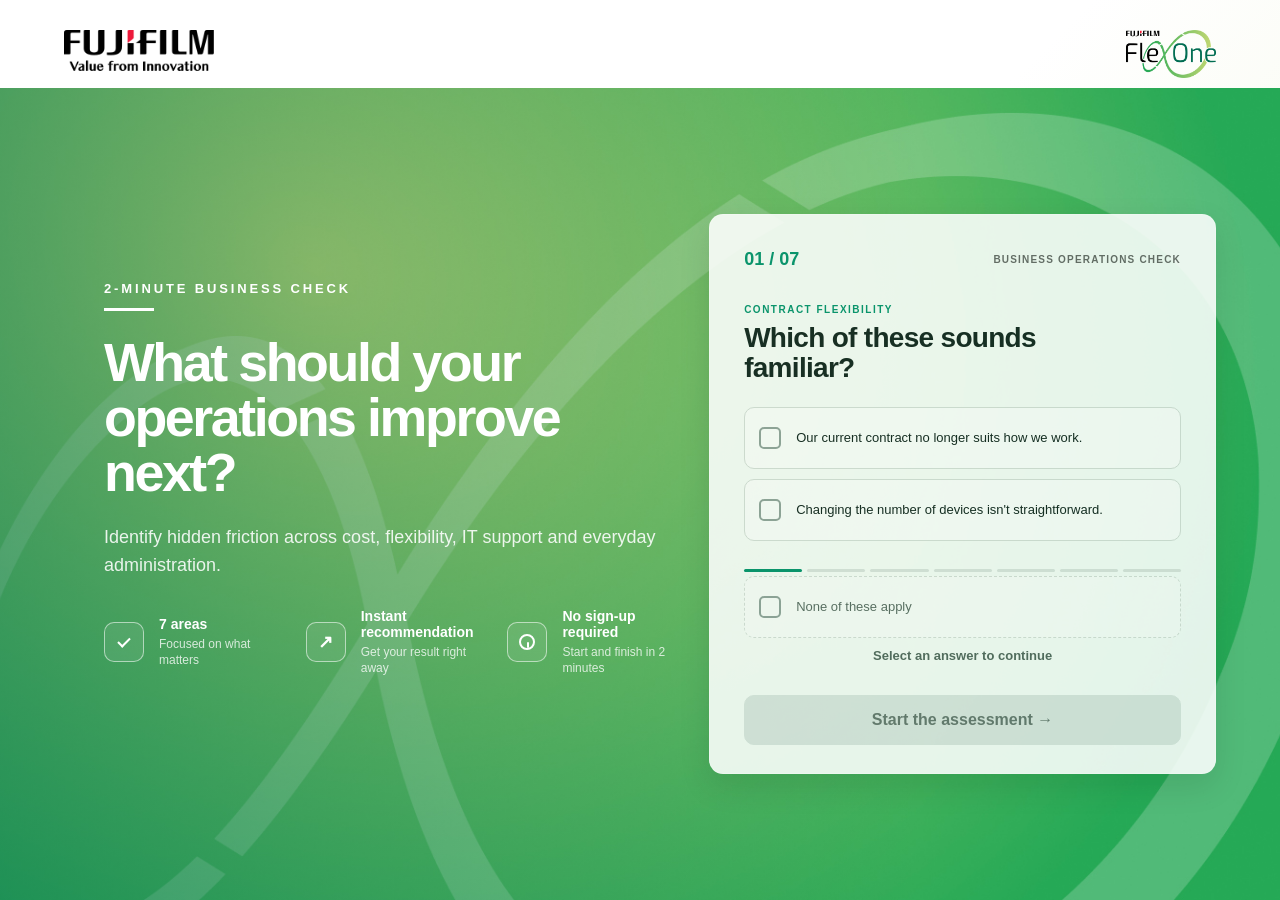
==== business-check/index.html @ b1536c29 "Add FleXOne business operations assessment" ====
<!doctype html>
<html lang="en">
<head>
<meta charset="utf-8">
<meta name="viewport" content="width=device-width,initial-scale=1,viewport-fit=cover">
<meta name="description" content="Take a quick business operations assessment and identify where flexibility, costs, administration and support could improve.">
<title>What Should Your Operations Improve Next? | FUJIFILM Business Innovation Singapore</title>
<link rel="stylesheet" href="campaign.css">
</head>
<body>

<main id="app" class="app-shell">

  <header class="brandbar">
    <div class="brand-fujifilm"><img src="assets/fujifilm_logo.png" alt="FUJIFILM Business Innovation"></div>
    <div class="brand-flexone"><img src="assets/flexone_logo.png" alt="FleXOne"></div>
  </header>

  <section id="screen-intro" class="screen intro-screen active" aria-labelledby="intro-title">
    <div class="intro-copy">
      <p class="eyebrow">2-MINUTE BUSINESS CHECK</p>
      <h1 id="intro-title">What should your<br>operations <span>improve next?</span></h1>

      <p class="intro-lead">
        Identify hidden friction across cost, flexibility, IT support and everyday administration.
      </p>

      <div class="reassurance" aria-label="Assessment details">
        <div class="usp-item"><span class="usp-icon" aria-hidden="true">✓</span><span><b>7 areas</b><small>Focused on what matters</small></span></div>
        <div class="usp-item"><span class="usp-icon" aria-hidden="true">↗</span><span><b>Instant recommendation</b><small>Get your result right away</small></span></div>
        <div class="usp-item"><span class="usp-icon" aria-hidden="true">◷</span><span><b>No sign-up required</b><small>Start and finish in 2 minutes</small></span></div>
      </div>

      
    </div>

    <div class="intro-visual assessment-preview" aria-hidden="true">
  <div class="preview-top">
    <span>01 / 07</span>
    <small>BUSINESS OPERATIONS CHECK</small>
  </div>
  <p class="preview-kicker">CONTRACT FLEXIBILITY</p>
  <h2>Which of these sounds familiar?</h2>
  <label class="preview-option"><input type="checkbox" data-preview-option="0"><i aria-hidden="true"></i><span>Our current contract no longer suits how we work.</span></label>
  <label class="preview-option"><input type="checkbox" data-preview-option="1"><i aria-hidden="true"></i><span>Changing the number of devices isn't straightforward.</span></label>
  <div class="preview-progress"><b></b><i></i><i></i><i></i><i></i><i></i><i></i></div><label class="preview-option preview-option-none">
  <input type="checkbox" data-preview-none="true">
  <i aria-hidden="true"></i>
  <span>None of these apply</span>
</label><button id="start-btn" class="primary-btn preview-start" type="button" data-track="assessment-start">Start the assessment <span aria-hidden="true">→</span></button>
</div>
  </section>

  <section id="screen-assessment" class="screen assessment-screen" hidden aria-live="polite">
    <div class="assessment-head">
      <div>
        <span id="step-count">01 / 07</span>
        
      </div>
      <strong id="issue-count" aria-live="polite">0 issues identified</strong>
    </div>

    <div id="progress" class="progress" aria-label="Assessment progress"></div>

    <div class="question-stage">
      <div id="question-content"></div>
    </div>

    <div class="assessment-actions">
      <button id="back-btn" class="text-btn" type="button" data-track="assessment-back">← Back</button>
      <button id="next-btn" class="primary-btn compact" type="button" data-track="assessment-next">Next →</button>
    </div>
  </section>

  <section id="screen-result" class="screen result-screen" hidden aria-live="polite">
    <div id="result-content"></div>
  </section>

</main>

<script src="campaign.js"></script>

</body>
</html>
---- business-check/campaign.css ----
:root{
  --ink:#10211d;
  --muted:#596965;
  --green:#008f72;
  --green-dark:#006d58;
  --mint:#e6f3ef;
  --paper:#f7f9f7;
  --line:#cdddd7;
  --white:#fff;
}

*{box-sizing:border-box}

html,body{
  margin:0;
  width:100%;
  min-height:100%;
  font-family:Arial,Helvetica,sans-serif;
  color:var(--ink);
  background:
    linear-gradient(135deg,#fbfcfb 0%,#f4f8f6 55%,#edf5f2 100%);
}

body{overflow:hidden}

button,a,input{font:inherit}

button:focus-visible,
a:focus-visible,
input:focus-visible+span{
  outline:3px solid rgba(0,143,114,.28);
  outline-offset:4px;
}

.app-shell{
  width:100%;
  height:100vh;
  height:100dvh;
  min-height:620px;
  padding:30px clamp(34px,5vw,78px) 34px;
  display:flex;
  flex-direction:column;
  overflow:hidden;
}

.brandbar{
  height:58px;
  display:flex;
  justify-content:space-between;
  align-items:flex-start;
  flex:0 0 auto;
  position:relative;
  z-index:10;
}

.brand-fujifilm{
  font-size:27px;
  line-height:.9;
  font-weight:900;
  letter-spacing:-.06em;
}
.brand-fujifilm span{
  display:block;
  margin-top:8px;
  font-size:9px;
  letter-spacing:0;
  font-weight:700;
}

.brand-flexone{
  color:var(--green-dark);
  font-size:30px;
  letter-spacing:-.05em;
  font-weight:500;
}

.screen{
  flex:1 1 auto;
  min-height:0;
}

.intro-screen{
  display:grid;
  grid-template-columns:minmax(0,1.08fr) minmax(420px,.92fr);
  gap:4vw;
  align-items:center;
}

.intro-copy{
  max-width:750px;
  transform:translateY(-1vh);
}

.eyebrow{
  margin:0 0 24px;
  color:#183d35;
  letter-spacing:.22em;
  font-size:13px;
  font-weight:800;
}

.eyebrow:after{
  content:"";
  width:50px;
  height:3px;
  display:block;
  margin-top:12px;
  background:var(--green);
}

h1{
  margin:0;
  max-width:760px;
  font-size:clamp(50px,5vw,76px);
  line-height:.99;
  letter-spacing:-.055em;
}

h1 span{color:var(--green)}

.intro-lead{
  max-width:650px;
  margin:24px 0 28px;
  color:var(--muted);
  font-size:clamp(17px,1.55vw,22px);
  line-height:1.45;
}

.reassurance{
  display:grid;
  grid-template-columns:repeat(3,minmax(0,1fr));
  gap:24px;
  max-width:680px;
  margin-bottom:30px;
}

.reassurance div{
  padding-left:16px;
  border-left:2px solid #cbe2da;
}

.reassurance b{
  display:block;
  font-size:15px;
  line-height:1.2;
  margin-bottom:6px;
}

.reassurance span{
  display:block;
  color:var(--muted);
  font-size:13px;
  line-height:1.35;
}

.primary-btn{
  appearance:none;
  border:0;
  min-height:58px;
  padding:0 30px;
  border-radius:999px;
  background:var(--green);
  color:#fff;
  font-weight:800;
  cursor:pointer;
  transition:transform .2s ease,background .2s ease;
}

.primary-btn:hover{
  background:var(--green-dark);
  transform:translateY(-2px);
}

.primary-btn.compact{
  min-height:48px;
  padding:0 24px;
}

.intro-visual{
  position:relative;
  width:100%;
  max-width:650px;
  justify-self:end;
  opacity:.9;
}

.intro-visual svg{
  width:100%;
  display:block;
}

.flow-path{
  fill:none;
  stroke:rgba(0,143,114,.28);
  stroke-width:2;
}

.node{fill:var(--green)}

.viz-card rect{
  fill:rgba(255,255,255,.88);
  stroke:rgba(0,143,114,.10);
}

.viz-card path,
.viz-card circle{
  fill:none;
  stroke:#087762;
  stroke-width:3;
  stroke-linecap:round;
  stroke-linejoin:round;
}

.c1{transform:translate(100px,115px)}
.c2{transform:translate(395px,80px)}
.c3{transform:translate(190px,320px)}
.c4{transform:translate(410px,325px)}

.visual-label{
  position:absolute;
  right:7%;
  bottom:3%;
  margin:0;
  color:#9eb0aa;
  font-size:12px;
  line-height:1.65;
  letter-spacing:.24em;
}

/* assessment */

.assessment-screen{
  max-width:1120px;
  width:100%;
  margin:0 auto;
  display:flex;
  flex-direction:column;
  padding:26px 0 10px;
}

.assessment-screen[hidden],
.result-screen[hidden],
.intro-screen[hidden]{display:none!important}

.assessment-head{
  display:flex;
  align-items:flex-end;
  justify-content:space-between;
  gap:24px;
  margin-bottom:18px;
}

.assessment-head span{
  color:var(--green);
  font-size:24px;
  font-weight:800;
}

.assessment-head p{
  margin:5px 0 0;
  color:var(--muted);
  font-size:11px;
  letter-spacing:.16em;
  font-weight:800;
}

.assessment-head strong{
  color:var(--green-dark);
  font-size:14px;
}

.progress{
  display:grid;
  grid-template-columns:repeat(7,1fr);
  gap:7px;
  margin-bottom:28px;
}

.progress span{
  height:4px;
  border-radius:10px;
  background:#dce7e3;
}

.progress span.done,
.progress span.current{background:var(--green)}

.question-stage{
  flex:1;
  min-height:0;
  display:flex;
  align-items:center;
}

.question{
  width:100%;
  max-width:920px;
}

.question-kicker{
  margin:0 0 9px;
  color:var(--green);
  font-size:12px;
  font-weight:800;
  letter-spacing:.16em;
}

.question h2{
  margin:0 0 10px;
  font-size:clamp(36px,4vw,58px);
  line-height:1.02;
  letter-spacing:-.045em;
}

.question-intro{
  margin:0 0 26px;
  color:var(--muted);
  font-size:17px;
}

.options{
  display:grid;
  gap:12px;
  max-width:900px;
}

.option{
  display:grid;
  grid-template-columns:32px 1fr;
  gap:16px;
  align-items:center;
  min-height:70px;
  padding:14px 20px;
  border:1px solid #ccd9d4;
  border-radius:14px;
  background:rgba(255,255,255,.76);
  cursor:pointer;
  transition:border-color .18s ease,background .18s ease,transform .18s ease;
}

.option:hover{
  border-color:#7cb8a7;
  transform:translateX(3px);
}

.option input{
  position:absolute;
  opacity:0;
  pointer-events:none;
}

.check{
  width:29px;
  height:29px;
  border:2px solid #8ca49c;
  border-radius:7px;
  position:relative;
}

.option input:checked+.check{
  background:var(--green);
  border-color:var(--green);
}

.option input:checked+.check:after{
  content:"";
  position:absolute;
  left:8px;
  top:4px;
  width:8px;
  height:14px;
  border:solid #fff;
  border-width:0 3px 3px 0;
  transform:rotate(45deg);
}

.option:has(input:checked){
  background:#edf7f3;
  border-color:#70b7a3;
}

.option-text{
  font-size:17px;
  line-height:1.35;
}

.assessment-actions{
  display:flex;
  align-items:center;
  justify-content:space-between;
  padding-top:22px;
}

.text-btn{
  border:0;
  background:transparent;
  color:#344a43;
  font-weight:700;
  cursor:pointer;
  padding:14px 4px;
}

/* result */

.result-screen{
  max-width:1100px;
  width:100%;
  margin:0 auto;
  display:flex;
  align-items:center;
}

.result{
  width:100%;
  display:grid;
  grid-template-columns:.8fr 1.2fr;
  gap:70px;
  align-items:center;
}

.score-block{
  padding-right:40px;
  border-right:1px solid var(--line);
}

.score-label{
  color:var(--green);
  font-size:12px;
  font-weight:800;
  letter-spacing:.16em;
}

.score-number{
  margin:12px 0 4px;
  font-size:clamp(74px,9vw,128px);
  line-height:.9;
  font-weight:800;
  letter-spacing:-.07em;
}

.score-number span{
  font-size:20px;
  color:var(--muted);
  letter-spacing:0;
}

.result-copy h2{
  margin:8px 0 16px;
  font-size:clamp(38px,4vw,58px);
  line-height:1.03;
  letter-spacing:-.045em;
}

.result-copy>p{
  max-width:700px;
  color:var(--muted);
  font-size:17px;
  line-height:1.55;
}

.priority-label{
  margin:26px 0 10px;
  font-size:11px;
  letter-spacing:.14em;
  font-weight:800;
}

.priority-chips{
  display:flex;
  flex-wrap:wrap;
  gap:8px;
  margin-bottom:28px;
}

.priority-chips span{
  padding:8px 12px;
  border-radius:999px;
  background:#e4f1ed;
  color:#075f4e;
  font-size:12px;
  font-weight:700;
}

.result-actions{
  display:flex;
  align-items:center;
  flex-wrap:wrap;
  gap:14px;
}

.result-actions a.primary-btn{
  display:inline-flex;
  align-items:center;
  text-decoration:none;
}

.secondary-link{
  color:#315049;
  text-decoration:none;
  font-size:14px;
  font-weight:700;
}

@media(max-width:900px){
  body{overflow:auto}

  .app-shell{
    min-height:100dvh;
    height:auto;
    padding:18px 18px max(22px,env(safe-area-inset-bottom));
  }

  .brandbar{height:48px}
  .brand-fujifilm{font-size:22px}
  .brand-flexone{font-size:23px}

  .intro-screen{
    grid-template-columns:1fr;
    padding:38px 0 20px;
  }

  .intro-visual{display:none}

  h1{
    font-size:clamp(42px,12vw,60px);
  }

  .intro-lead{font-size:17px}

  .reassurance{
    grid-template-columns:1fr;
    gap:12px;
    margin-bottom:24px;
  }

  .reassurance div{
    display:grid;
    grid-template-columns:150px 1fr;
    gap:12px;
  }

  .primary-btn{width:100%}

  .assessment-screen{
    padding-top:24px;
    min-height:calc(100dvh - 48px);
  }

  .question-stage{align-items:flex-start;padding-top:28px}

  .question h2{
    font-size:clamp(36px,10vw,48px);
  }

  .option{
    min-height:76px;
    padding:14px 15px;
  }

  .option-text{font-size:16px}

  .assessment-actions{
    position:sticky;
    bottom:0;
    background:linear-gradient(transparent,#f4f8f6 22%);
    padding:30px 0 4px;
  }

  .assessment-actions .primary-btn{
    width:auto;
  }

  .result-screen{
    padding:30px 0;
    align-items:flex-start;
  }

  .result{
    grid-template-columns:1fr;
    gap:28px;
  }

  .score-block{
    padding:0 0 24px;
    border-right:0;
    border-bottom:1px solid var(--line);
  }
}

@media(max-height:700px) and (min-width:901px){
  .app-shell{padding-top:18px;padding-bottom:18px}
  .brandbar{height:44px}
  h1{font-size:52px}
  .intro-lead{margin:16px 0 18px;font-size:17px}
  .reassurance{margin-bottom:20px}
  .eyebrow{margin-bottom:15px}
  .question h2{font-size:42px}
  .question-intro{margin-bottom:18px}
  .option{min-height:62px}
}

@media(prefers-reduced-motion:reduce){
  *,*::before,*::after{
    scroll-behavior:auto!important;
    animation:none!important;
    transition:none!important;
  }
}

/* approved-flexone-logo-v1 */
.brand-flexone{
  display:flex;
  align-items:flex-start;
  width:auto;
}

.brand-flexone img{
  display:block;
  width:140px;
  max-height:48px;
  height:auto;
  object-fit:contain;
  object-position:right top;
}

@media(max-width:900px){
  .brand-flexone img{
    width:108px;
    max-height:38px;
  }
}

/* approved-fujifilm-logo-v1 */
.brand-fujifilm{
  display:flex;
  align-items:flex-start;
  width:auto;
}

.brand-fujifilm img{
  display:block;
  width:150px;
  max-height:46px;
  height:auto;
  object-fit:contain;
  object-position:left top;
}

@media(max-width:900px){
  .brand-fujifilm img{
    width:118px;
    max-height:38px;
  }
}

/* flexone-brand-alignment-v1 */
:root{
  --ink:#000000;
  --muted:#444444;
  --green:#01916d;
  --green-dark:#016d52;
  --mint:#eff5dd;
  --paper:#ffffff;
  --line:#d7ded9;
  --white:#ffffff;
}

/* Brand typography */
html,
body,
button,
a,
input{
  font-family:ClarimoUDPE,Arial,Helvetica,sans-serif;
}

/* Cleaner approved FleXOne surface */
html,
body{
  background:
    linear-gradient(
      135deg,
      #ffffff 0%,
      #ffffff 50%,
      #f8faef 76%,
      #eff5dd 100%
    );
}

/* Headline hierarchy closer to FleXOne */
h1{
  font-size:clamp(44px,4.2vw,64px);
  line-height:1.02;
  letter-spacing:-.045em;
}

h1 span{
  color:#01916d;
}

.intro-lead{
  color:#444444;
  font-size:18px;
  line-height:1.55;
}

.eyebrow,
.question-kicker,
.score-label,
.priority-label{
  color:#01916d;
}

/* Reassurance strip */
.reassurance div{
  border-left-color:rgba(1,145,109,.28);
}

.reassurance span{
  color:#444444;
}

/* FleXOne CTA language: rounded rectangle, not pill */
.primary-btn{
  border-radius:10px;
  background:#01916d;
  color:#ffffff;
  min-height:54px;
  padding:0 36px;
  box-shadow:none;
  transition:
    background .15s ease,
    transform .15s ease;
}

.primary-btn:hover{
  background:#016d52;
  transform:translateY(-1px);
}

.primary-btn.compact{
  border-radius:10px;
}

/* Question options */
.option{
  border-radius:10px;
  border-color:#d5ddd8;
  background:rgba(255,255,255,.92);
  box-shadow:0 4px 16px rgba(0,0,0,.04);
}

.option:hover{
  border-color:rgba(1,145,109,.55);
}

.option:has(input:checked){
  background:#eff5dd;
  border-color:#01916d;
}

.check{
  border-color:#87928e;
  border-radius:5px;
}

.option input:checked + .check{
  background:#01916d;
  border-color:#01916d;
}

/* Progress */
.progress span{
  background:#dce3df;
}

.progress span.done,
.progress span.current{
  background:#01916d;
}

.assessment-head span,
.assessment-head strong{
  color:#01916d;
}

/* Results */
.priority-chips span{
  background:#eff5dd;
  color:#016d52;
  border-radius:8px;
}

.secondary-link{
  color:#016d52;
}

.secondary-link:hover{
  color:#01916d;
}

/* Abstract intro system */
.flow-path{
  stroke:rgba(1,145,109,.26);
}

.node{
  fill:#01916d;
}

.viz-card path,
.viz-card circle{
  stroke:#01916d;
}

.viz-card rect{
  fill:rgba(255,255,255,.94);
  stroke:rgba(1,145,109,.12);
}

@media(max-width:900px){
  h1{
    font-size:clamp(40px,11vw,54px);
  }

  .primary-btn{
    min-height:52px;
    padding:0 24px;
  }
}


/* flexone-intro-background-v1 */
@media(min-width:901px){
  .intro-screen{
    position:relative;
    grid-template-columns:minmax(0,760px) 1fr;
    margin:0 calc(clamp(34px,5vw,78px) * -1) -34px;
    padding:0 clamp(34px,5vw,78px);
    background:
      linear-gradient(90deg,rgba(1,109,82,.44) 0%,rgba(1,109,82,.18) 48%,rgba(1,109,82,0) 72%),
      url("assets/10002.jpg") center/cover no-repeat;
  }

  .intro-copy{
    position:relative;
    z-index:2;
    color:#fff;
  }

  .intro-screen .eyebrow,
  .intro-screen h1,
  .intro-screen h1 span{
    color:#fff;
  }

  .intro-screen .eyebrow:after{
    background:#fff;
  }

  .intro-screen .intro-lead{
    color:rgba(255,255,255,.88);
  }

  .intro-screen .reassurance div{
    border-left-color:rgba(255,255,255,.38);
  }

  .intro-screen .reassurance b{
    color:#fff;
  }

  .intro-screen .reassurance span{
    color:rgba(255,255,255,.76);
  }

  .intro-screen .primary-btn{
    background:#fff;
    color:#016d52;
  }

  .intro-screen .primary-btn:hover{
    background:#eff5dd;
    color:#016d52;
  }

  .intro-visual{
    display:none!important;
  }
}


/* campaign-ui-balance-v1 */
@media(min-width:901px){

  /* INTRO — wider composition, use the screen */
  .intro-screen{
    grid-template-columns:minmax(620px,58%) minmax(320px,42%)!important;
  }

  .intro-copy{
    max-width:840px!important;
  }

  /* use background artwork as the right-side visual */
  .intro-screen:after{
    content:"07 AREAS\A ONE CLEAR NEXT STEP";
    white-space:pre;
    position:absolute;
    right:7vw;
    bottom:12vh;
    width:270px;
    padding-top:18px;
    border-top:1px solid rgba(255,255,255,.5);
    color:rgba(255,255,255,.86);
    font-size:14px;
    line-height:1.7;
    letter-spacing:.16em;
    font-weight:700;
    pointer-events:none;
  }

  /* ASSESSMENT — use the whole horizontal space */
  .assessment-screen{
    max-width:1320px!important;
  }

  .question-stage{
    position:relative;
  }

  .question{
    max-width:none!important;
    display:grid!important;
    grid-template-columns:minmax(560px,1.35fr) minmax(300px,.65fr)!important;
    grid-template-rows:auto auto auto!important;
    column-gap:72px!important;
    align-items:start!important;
  }

  .question-kicker{
    grid-column:1!important;
  }

  .question h2{
    grid-column:1!important;
  }

  .question-intro{
    grid-column:1!important;
  }

  .question .options{
    grid-column:1!important;
    max-width:none!important;
  }

  /* contextual right rail on every question */
  .question:after{
    content:"Select every statement that applies.\A\AYour answers stay private in this browser.\A\AYou can go back and change any answer.";
    white-space:pre-wrap;
    grid-column:2;
    grid-row:1 / span 4;
    align-self:center;
    padding:30px 0 30px 34px;
    border-left:1px solid rgba(1,145,109,.28);
    color:#444;
    font-size:15px;
    line-height:1.65;
  }

  /* RESULT — already two-column, enlarge overall footprint */
  .result-screen{
    max-width:1320px!important;
  }

  .result{
    grid-template-columns:.7fr 1.3fr!important;
    gap:90px!important;
  }

  .result-copy{
    max-width:760px;
  }
}


/* balanced-context-rail-v2 */
@media(min-width:901px){

  .intro-screen:after{
    content:"07 AREAS\A 02 MINUTES\A INSTANT RESULT"!important;
    right:8vw!important;
    top:50%!important;
    bottom:auto!important;
    width:250px!important;
    transform:translateY(-50%)!important;
    padding:18px 0!important;
    border-top:1px solid rgba(255,255,255,.48)!important;
    border-bottom:1px solid rgba(255,255,255,.22)!important;
    color:rgba(255,255,255,.88)!important;
    font-size:13px!important;
    line-height:2!important;
    letter-spacing:.18em!important;
  }

  /* Main copy uses slightly more width so visual weight reaches centre */
  .intro-copy{
    max-width:850px!important;
  }

  .intro-screen{
    grid-template-columns:62% 38%!important;
  }

  /* Assessment remains balanced around same visual axis */
  .assessment-screen,
  .result-screen{
    max-width:1320px!important;
  }

  .question{
    grid-template-columns:62% 38%!important;
    column-gap:72px!important;
  }

  .question:after{
    margin-left:24px!important;
    padding-left:36px!important;
  }
}

/* intro-duplicate-rail-removal-v3 */
@media(min-width:901px){
  .intro-screen:after{
    content:none!important;
    display:none!important;
  }

  .intro-screen{
    grid-template-columns:minmax(0,55%) minmax(0,45%)!important;
  }

  .intro-copy{
    max-width:800px!important;
  }
}

/* intro-composition-balance-v4 */
@media(min-width:901px){

  .intro-screen{
    display:grid!important;
    grid-template-columns:minmax(0,1fr) minmax(280px,.55fr)!important;
    align-items:center!important;
    column-gap:4vw!important;
  }

  .intro-copy{
    width:min(100%,900px)!important;
    max-width:900px!important;
    margin-left:clamp(40px,3vw,70px)!important;
    transform:none!important;
  }

  .intro-copy h1{
    max-width:860px!important;
  }

  .intro-lead{
    max-width:700px!important;
  }

  .reassurance{
    max-width:760px!important;
    grid-template-columns:repeat(3,1fr)!important;
  }

  .intro-screen:after{
    content:none!important;
    display:none!important;
  }
}

@media(min-width:1500px){
  .intro-copy{
    margin-left:clamp(70px,5vw,110px)!important;
  }
}

/* intro-assessment-preview-v5 */
@media(min-width:901px){
  .intro-screen{
    grid-template-columns:minmax(0,56%) minmax(360px,44%)!important;
    gap:5vw!important;
  }

  .assessment-preview{
    display:block!important;
    width:min(100%,530px)!important;
    padding:34px!important;
    justify-self:center!important;
    align-self:center!important;
    color:#10211d!important;
    background:rgba(255,255,255,.94)!important;
    border:1px solid rgba(255,255,255,.65)!important;
    border-radius:14px!important;
    box-shadow:0 18px 48px rgba(0,0,0,.12)!important;
    backdrop-filter:blur(8px)!important;
  }

  .preview-top{
    display:flex;
    justify-content:space-between;
    align-items:center;
    margin-bottom:34px;
  }

  .preview-top span{
    color:#01916d;
    font-size:18px;
    font-weight:700;
  }

  .preview-top small{
    color:#666;
    font-size:10px;
    letter-spacing:.12em;
    font-weight:700;
  }

  .preview-kicker{
    margin:0 0 8px;
    color:#01916d;
    font-size:10px;
    letter-spacing:.15em;
    font-weight:700;
  }

  .assessment-preview h2{
    margin:0 0 24px;
    max-width:390px;
    font-size:28px;
    line-height:1.08;
    letter-spacing:-.025em;
  }

  .preview-option{
    display:grid;
    grid-template-columns:24px 1fr;
    gap:13px;
    align-items:center;
    min-height:62px;
    margin-top:10px;
    padding:12px 14px;
    border:1px solid #d5ddd8;
    border-radius:10px;
    background:#fff;
    font-size:13px;
    line-height:1.35;
  }

  .preview-option i{
    width:22px;
    height:22px;
    border:2px solid #91a19b;
    border-radius:5px;
  }

  .preview-progress{
    display:grid;
    grid-template-columns:repeat(7,1fr);
    gap:5px;
    margin-top:28px;
  }

  .preview-progress>*{
    height:3px;
    margin:0;
    background:#dce3df;
    border-radius:5px;
  }

  .preview-progress b{
    background:#01916d;
  }
}

/* assessment-preview-cta-v6 */
@media(min-width:901px){
  .assessment-preview{
    padding-bottom:28px!important;
  }

  .preview-start{
    width:100%!important;
    margin-top:24px!important;
    min-height:50px!important;
    background:#01916d!important;
    color:#fff!important;
  }

  .preview-start:hover{
    background:#016d52!important;
  }
}



/* assessment-preview-surface-v7 */
@media(min-width:901px){
  .assessment-preview{
    background:rgba(255,255,255,.97)!important;
    border-color:rgba(255,255,255,.9)!important;
    backdrop-filter:none!important;
    box-shadow:0 12px 32px rgba(0,0,0,.10)!important;
  }

  .preview-option{
    background:#fff!important;
    border-color:#d7ded9!important;
  }
}

/* real-assessment-screen-v8 */
@media(min-width:901px){

  .assessment-screen{
    max-width:none!important;
    margin:0 calc(clamp(34px,5vw,78px) * -1) -34px!important;
    padding:54px clamp(7vw,10vw,160px) 44px!important;
    background:
      linear-gradient(rgba(255,255,255,.93),rgba(255,255,255,.93)),
      url("assets/10002.jpg") center/cover no-repeat!important;
  }

  .assessment-head{
    max-width:1180px!important;
    width:100%!important;
    margin:0 auto 16px!important;
  }

  .progress{
    max-width:1180px!important;
    width:100%!important;
    margin:0 auto 34px!important;
  }

  .question-stage{
    width:100%!important;
    max-width:1180px!important;
    margin:0 auto!important;
  }

  .question{
    display:grid!important;
    grid-template-columns:minmax(0,680px) minmax(260px,1fr)!important;
    column-gap:90px!important;
    align-items:center!important;
  }

  .question-kicker,
  .question h2,
  .question-intro,
  .question .options{
    grid-column:1!important;
  }

  .question h2{
    font-size:52px!important;
    color:#10211d!important;
  }

  .question .options{
    width:100%!important;
  }

  .option{
    background:#fff!important;
    min-height:74px!important;
  }

  .question:after{
    content:"YOUR CHECK\A\ASelect every statement that sounds familiar.\A\AYour issue count updates as you go.\A\AYou can return to any previous question.";
    white-space:pre-wrap!important;
    grid-column:2!important;
    grid-row:1 / span 4!important;
    align-self:center!important;
    padding:32px 0 32px 38px!important;
    border-left:1px solid rgba(1,145,109,.28)!important;
    color:#444!important;
    font-size:14px!important;
    line-height:1.65!important;
  }

  .assessment-actions{
    width:100%!important;
    max-width:1180px!important;
    margin:0 auto!important;
  }
}

/* intro-usp-iconography-v9 */
.reassurance .usp-item{
  display:grid!important;
  grid-template-columns:42px 1fr!important;
  gap:13px!important;
  align-items:center!important;
  padding-left:0!important;
  border-left:0!important;
}

.usp-icon{
  width:40px;
  height:40px;
  display:grid;
  place-items:center;
  border:1px solid rgba(255,255,255,.55);
  border-radius:10px;
  color:#fff;
  font-size:18px;
  font-weight:700;
  background:rgba(255,255,255,.08);
}

.reassurance .usp-item b{
  margin:0 0 3px!important;
  color:#fff!important;
  font-size:14px!important;
}

.reassurance .usp-item small{
  display:block;
  color:rgba(255,255,255,.78);
  font-size:12px;
  line-height:1.35;
}

.assessment-head>div>span{
  display:block;
}


/* usp-icon-consistency-v11 */
.reassurance .usp-icon{
  font-size:0!important;
  position:relative!important;
}

/* CHECK */
.reassurance .usp-item:nth-child(1) .usp-icon::after{
  content:""!important;
  position:absolute!important;
  left:50%!important;
  top:50%!important;
  width:10px!important;
  height:5px!important;
  border-left:2px solid #fff!important;
  border-bottom:2px solid #fff!important;
  transform:translate(-50%,-65%) rotate(-45deg)!important;
}

/* ARROW */
.reassurance .usp-item:nth-child(2) .usp-icon::after{
  content:"↗"!important;
  position:absolute!important;
  left:50%!important;
  top:50%!important;
  transform:translate(-50%,-50%)!important;
  color:#fff!important;
  font-size:18px!important;
  line-height:1!important;
  font-weight:700!important;
}

/* CLOCK */
.reassurance .usp-item:nth-child(3) .usp-icon::before{
  content:""!important;
  position:absolute!important;
  left:50%!important;
  top:50%!important;
  width:16px!important;
  height:16px!important;
  border:2px solid #fff!important;
  border-radius:50%!important;
  transform:translate(-50%,-50%)!important;
  box-sizing:border-box!important;
}

.reassurance .usp-item:nth-child(3) .usp-icon::after{
  content:""!important;
  position:absolute!important;
  left:50%!important;
  top:50%!important;
  width:2px!important;
  height:6px!important;
  background:#fff!important;
  transform-origin:50% 100%!important;
  transform:translate00%) rotate(-30deg)!important;
  border-radius:2px!important;
}

/* intro-step1-disabled-state-v1 */
#start-btn:disabled,
#start-btn[aria-disabled="true"]{
  background:#cbd7d1!important;
  color:#718079!important;
  border-color:#cbd7d1!important;
  box-shadow:none!important;
  cursor:not-allowed!important;
  opacity:1!important;
  transform:none!important;
  pointer-events:none!important;
}

#start-btn:not(:disabled){
  background:#01916d!important;
  color:#fff!important;
  cursor:pointer!important;
}

/* intro-step1-guidance-v2 */
.selection-guidance{
  margin:14px 0 9px;
  text-align:center;
  color:#52655d;
  font-size:13px;
  font-weight:650;
  line-height:1.35;
}

.selection-guidance::before{
  content:"";
  display:inline-block;
  width:6px;
  height:6px;
  margin:0 7px 2px 0;
  border-radius:50%;
  background:#8c9d96;
}

.selection-guidance.is-ready{
  color:#017e5e;
}

.selection-guidance.is-ready::before{
  background:#01916d;
}

#start-btn:disabled,
#start-btn[aria-disabled="true"]{
  background:#e2e9e5!important;
  color:#617069!important;
  border:1px solid #cbd7d1!important;
  box-shadow:none!important;
  cursor:not-allowed!important;
  opacity:1!important;
}

#start-btn:not(:disabled){
  background:#01916d!important;
  color:#fff!important;
  border-color:#01916d!important;
  cursor:pointer!important;
}

/* intro-step1-selection-guidance-final */
.start-selection-hint{
  margin:10px 0 8px!important;
  text-align:center;
  color:#52655d;
  font-size:13px;
  font-weight:600;
}

.start-selection-hint.is-ready{
  color:#017e5e;
}

#start-btn:disabled{
  background:#d9e3de!important;
  color:#6d7d75!important;
  cursor:not-allowed!important;
  box-shadow:none!important;
}

#start-btn:not(:disabled){
  background:#01916d!important;
  color:#fff!important;
  cursor:pointer!important;
}

/* intro-step1-functional-inputs-v12 */
.preview-option{
  cursor:pointer!important;
}

.preview-option input{
  position:absolute!important;
  opacity:0!important;
  pointer-events:none!important;
}

.preview-option i{
  position:relative!important;
}

.preview-option:has(input:checked){
  background:#eff5dd!important;
  border-color:#01916d!important;
}

.preview-option input:checked + i{
  background:#01916d!important;
  border-color:#01916d!important;
}

.preview-option input:checked + i::after{
  content:"";
  position:absolute;
  left:6px;
  top:2px;
  width:6px;
  height:11px;
  border:solid #fff;
  border-width:0 2px 2px 0;
  transform:rotate(45deg);
}

/* Disabled = requirement not yet satisfied */
#start-btn:disabled{
  background:#dce5e1!important;
  color:#65746e!important;
  border-color:#dce5e1!important;
  cursor:not-allowed!important;
  box-shadow:none!important;
  transform:none!important;
}

/* Answer supplied */
#start-btn:not(:disabled){
  background:#01916d!important;
  color:#fff!important;
  cursor:pointer!important;
}

/* assessment-steps-02-07-v13 */

/* Compact centred assessment shell */
#screen-assessment .assessment-screen{
  width:min(100% - 40px, 760px)!important;
  max-width:760px!important;
  min-height:auto!important;
  margin:0 auto!important;
  padding:34px 0 40px!important;
  display:flex!important;
  flex-direction:column!important;
}

/* Status bar: step count and issue count stay together */
#screen-assessment .assessment-head{
  display:flex!important;
  align-items:center!important;
  justify-content:space-between!important;
  gap:20px!important;
  margin:0 0 14px!important;
}

#screen-assessment .assessment-head span{
  font-size:19px!important;
  line-height:1!important;
}

#screen-assessment .assessment-head strong{
  display:inline-flex!important;
  align-items:center!important;
  justify-content:center!important;
  min-height:30px!important;
  padding:6px 11px!important;
  border-radius:999px!important;
  background:rgba(1,145,109,.08)!important;
  color:#017e5e!important;
  font-size:12px!important;
  line-height:1.2!important;
  white-space:nowrap!important;
}

/* Keep progress compact within the same card width */
#screen-assessment .progress{
  width:100%!important;
  margin:0 0 34px!important;
  gap:7px!important;
}

#screen-assessment .progress span{
  height:4px!important;
}

/* Remove old wide/two-column stage */
#screen-assessment .question-stage{
  display:block!important;
  min-height:0!important;
  padding:0!important;
}

#screen-assessment .question{
  display:block!important;
  width:100%!important;
  max-width:none!important;
  margin:0!important;
}

/* Remove obsolete right-hand YOUR CHECK rail */
#screen-assessment .question::after{
  content:none!important;
  display:none!important;
}

/* Typography aligned with Intro Step 01 card */
#screen-assessment .question-kicker{
  margin:0 0 8px!important;
  color:#01916d!important;
  font-size:11px!important;
  line-height:1.3!important;
  font-weight:800!important;
  letter-spacing:.16em!important;
  text-transform:uppercase!important;
}

#screen-assessment .question h2{
  margin:0 0 10px!important;
  max-width:none!important;
  color:#10211d!important;
  font-size:clamp(34px,4vw,48px)!important;
  line-height:1!important;
  letter-spacing:-.04em!important;
}

#screen-assessment .question-intro{
  margin:0 0 20px!important;
  color:#35443f!important;
  font-size:16px!important;
  line-height:1.45!important;
}

/* Remove native fieldset appearance */
#screen-assessment .options{
  display:grid!important;
  width:100%!important;
  max-width:none!important;
  gap:12px!important;
  margin:0!important;
  padding:0!important;
  border:0!important;
  background:transparent!important;
}

/* Answer cards inherit Step 01 visual language */
#screen-assessment .option{
  display:grid!important;
  grid-template-columns:28px minmax(0,1fr)!important;
  gap:14px!important;
  align-items:center!important;
  width:100%!important;
  min-height:68px!important;
  margin:0!important;
  padding:15px 17px!important;
  border:1px solid #d3dfda!important;
  border-radius:14px!important;
  background:rgba(255,255,255,.84)!important;
  box-shadow:0 8px 24px rgba(16,33,29,.045)!important;
  transform:none!important;
  box-sizing:border-box!important;
}

#screen-assessment .option:hover{
  border-color:#78b9a7!important;
  background:#fff!important;
  transform:none!important;
}

#screen-assessment .option:has(input:checked){
  border-color:#01916d!important;
  background:#eff7f3!important;
  box-shadow:0 0 0 2px rgba(1,145,109,.08)!important;
}

#screen-assessment .check{
  width:26px!important;
  height:26px!important;
}

/* Requirement is explicit, not implied by a dead button */
#screen-assessment .question-guidance{
  margin:13px 0 0!important;
  color:#5b6964!important;
  font-size:13px!important;
  font-weight:650!important;
  line-height:1.4!important;
}

#screen-assessment .question-guidance::before{
  content:""!important;
  display:inline-block!important;
  width:6px!important;
  height:6px!important;
  margin:0 7px 2px 0!important;
  border-radius:50%!important;
  background:#87968f!important;
}

#screen-assessment .question-guidance.is-ready{
  color:#017e5e!important;
}

#screen-assessment .question-guidance.is-ready::before{
  background:#01916d!important;
}

/* Related navigation controls stay in one row */
#screen-assessment .assessment-actions{
  display:flex!important;
  align-items:center!important;
  justify-content:space-between!important;
  gap:16px!important;
  width:100%!important;
  margin:26px 0 0!important;
  padding:0!important;
  position:static!important;
}

#screen-assessment #back-btn,
#screen-assessment #next-btn{
  position:static!important;
  inset:auto!important;
  margin:0!important;
}

#screen-assessment #back-btn{
  min-height:46px!important;
  padding:0 16px!important;
}

#screen-assessment #next-btn{
  min-width:138px!important;
  min-height:48px!important;
  padding:0 22px!important;
}

#screen-assessment #next-btn:disabled,
#screen-assessment #next-btn[aria-disabled="true"]{
  background:#dce5e1!important;
  color:#66756f!important;
  border-color:#dce5e1!important;
  box-shadow:none!important;
  cursor:not-allowed!important;
  opacity:1!important;
  transform:none!important;
}

#screen-assessment #next-btn:not(:disabled){
  background:#01916d!important;
  color:#fff!important;
  border-color:#01916d!important;
  cursor:pointer!important;
}

/* Mobile */
@media(max-width:700px){
  #screen-assessment .assessment-screen{
    width:min(100% - 28px, 760px)!important;
    padding:24px 0 30px!important;
  }

  #screen-assessment .assessment-head{
    align-items:flex-start!important;
  }

  #screen-assessment .assessment-head strong{
    max-width:150px!important;
    white-space:normal!important;
    text-align:right!important;
  }

  #screen-assessment .progress{
    margin-bottom:26px!important;
  }

  #screen-assessment .question h2{
    font-size:36px!important;
  }

  #screen-assessment .option{
    min-height:64px!important;
    padding:14px!important;
  }

  #screen-assessment .assessment-actions{
    margin-top:22px!important;
  }
}


/* assessment-surface-v14 */

/* 1. Kill legacy assessment artwork */
#screen-assessment{
  background:#f7faf8!important;
  background-image:none!important;
}

#screen-assessment::before,
#screen-assessment::after{
  content:none!important;
  display:none!important;
}

/* 2. True compact assessment column */
#screen-assessment .assessment-screen{
  width:min(100% - 40px, 760px)!important;
  max-width:760px!important;
  margin:0 auto!important;
  padding:42px 0 48px!important;
  box-sizing:border-box!important;
}

/* 3. Keep all assessment pieces on same visual axis */
#screen-assessment .assessment-head,
#screen-assessment .progress,
#screen-assessment .question-stage,
#screen-assessment .assessment-actions{
  width:100%!important;
  max-width:760px!important;
  margin-left:auto!important;
  margin-right:auto!important;
  box-sizing:border-box!important;
}

/* 4. Progress/status */
#screen-assessment .assessment-head{
  margin-bottom:14px!important;
}

#screen-assessment .progress{
  margin-bottom:32px!important;
}

/* 5. Question */
#screen-assessment .question{
  width:100%!important;
  max-width:760px!important;
  margin:0!important;
}

#screen-assessment .question::after{
  content:none!important;
  display:none!important;
}

/* 6. Remove fieldset/legend visual baggage completely */
#screen-assessment fieldset.options{
  margin:0!important;
  padding:0!important;
  border:0!important;
  min-width:0!important;
}

#screen-assessment fieldset.options legend{
  padding:0!important;
  margin:0 0 11px!important;
  color:#53625c!important;
  font-size:12px!important;
  font-weight:700!important;
  letter-spacing:.02em!important;
}

/* 7. Keep answer cards compact */
#screen-assessment .option{
  min-height:64px!important;
  padding:14px 16px!important;
  border-radius:12px!important;
}

/* 8. Guidance belongs immediately below answers */
#screen-assessment .question-guidance{
  margin:12px 0 0!important;
}

/* 9. Navigation is part of the question, not page corners */
#screen-assessment .assessment-actions{
  position:static!important;
  display:flex!important;
  justify-content:flex-end!important;
  align-items:center!important;
  gap:12px!important;
  margin-top:24px!important;
  padding:0!important;
}

/* Back now sits immediately before Next */
#screen-assessment #back-btn,
#screen-assessment #next-btn{
  position:static!important;
  inset:auto!important;
  margin:0!important;
}

#screen-assessment #back-btn{
  min-height:48px!important;
  padding:0 18px!important;
  border:1px solid #cbd9d3!important;
  border-radius:10px!important;
  background:#fff!important;
  color:#16352c!important;
}

#screen-assessment #next-btn{
  min-width:138px!important;
  min-height:48px!important;
  border-radius:10px!important;
}

/* mobile */
@media(max-width:700px){
  #screen-assessment .assessment-screen{
    width:calc(100% - 28px)!important;
    padding:28px 0 32px!important;
  }

  #screen-assessment .assessment-actions{
    justify-content:space-between!important;
  }

  #screen-assessment #back-btn,
  #screen-assessment #next-btn{
    width:auto!important;
    flex:1 1 0!important;
  }
}

/* assessment-background-continuity-v15 */

/* Restore visual continuity from Intro through Steps 02-07 */
#screen-assessment{
  position:relative!important;
  isolation:isolate!important;

  /* remove the flat surface from v14 */
  background-color:#eef7f2!important;

  /*
    Restore the assessment artwork underneath.
    Replace the URL below ONLY if your existing campaign.css uses
    a different assessment background asset.
  */
  background-image:
    linear-gradient(
      90deg,
      rgba(247,250,248,.93) 0%,
      rgba(247,250,248,.89) 52%,
      rgba(239,248,244,.84) 100%
    ),
    var(--assessment-bg, none)!important;

  background-size:cover!important;
  background-position:center!important;
  background-repeat:no-repeat!important;
}

/* Keep content above the visual surface */
#screen-assessment .assessment-screen{
  position:relative!important;
  z-index:2!important;
}

/* Give answer cards enough separation from image detail */
#screen-assessment .option{
  background:rgba(255,255,255,.94)!important;
  backdrop-filter:blur(6px)!important;
  -webkit-backdrop-filter:blur(6px)!important;
}

/* subtle depth; avoid turning the assessment into a floating modal */
#screen-assessment .option{
  box-shadow:
    0 8px 24px rgba(16,33,29,.05),
    0 1px 2px rgba(16,33,29,.04)!important;
}

/* assessment-background-continuity-v16 */
#screen-assessment{
  background:
    linear-gradient(
      90deg,
      rgba(247,250,248,.88) 0%,
      rgba(247,250,248,.84) 52%,
      rgba(239,248,244,.78) 100%
    ),
    url("assets/10002.jpg") center/cover no-repeat!important;
}

/* assessment-full-bleed-background-v17 */
#screen-assessment{
  position:relative!important;
  z-index:0!important;
  overflow:visible!important;
  background:none!important;
}

/* Full-viewport assessment artwork */
#screen-assessment::before{
  content:""!important;
  display:block!important;
  position:absolute!important;
  z-index:-1!important;

  top:0!important;
  bottom:0!important;

  /* Escape the centred page container */
  left:50%!important;
  width:100vw!important;
  transform:translateX(-50%)!important;

  background:
    linear-gradient(
      90deg,
      rgba(247,250,248,.88) 0%,
      rgba(247,250,248,.84) 52%,
      rgba(239,248,244,.78) 100%
    ),
    url("assets/10002.jpg") center/cover no-repeat!important;
}

/* Assessment content remains centred above background */
#screen-assessment .assessment-screen{
  position:relative!important;
  z-index:1!important;
}

/* full-viewport-shell-v18 */
html,
body,
.app-shell{
  width:100%!important;
  max-width:none!important;
}

.app-shell{
  margin-left:0!important;
  margin-right:0!important;
}

/* Keep actual assessment content constrained */
#screen-assessment .assessment-screen{
  width:min(calc(100% - 40px),760px)!important;
  max-width:760px!important;
  margin-left:auto!important;
  margin-right:auto!important;
}

/* Background belongs to full-width screen */
#screen-assessment{
  width:100%!important;
  max-width:none!important;
  background:
    linear-gradient(
      90deg,
      rgba(247,250,248,.88) 0%,
      rgba(247,250,248,.84) 52%,
      rgba(239,248,244,.78) 100%
    ),
    url("assets/10002.jpg") center/cover no-repeat!important;
}

/* assessment-true-full-bleed-v19 */

/* Let screen escape the app-shell's horizontal padding */
#screen-assessment{
  width:auto!important;
  max-width:none!important;

  margin-left:calc(-1 * clamp(34px,5vw,78px))!important;
  margin-right:calc(-1 * clamp(34px,5vw,78px))!important;

  padding-left:clamp(34px,5vw,78px)!important;
  padding-right:clamp(34px,5vw,78px)!important;

  background:
    linear-gradient(
      90deg,
      rgba(247,250,248,.88) 0%,
      rgba(247,250,248,.84) 52%,
      rgba(239,248,244,.78) 100%
    ),
    url("assets/10002.jpg") center/cover no-repeat!important;
}

/* Kill the obsolete pseudo-background from v17 */
#screen-assessment::before{
  content:none!important;
  display:none!important;
}

/* Assessment itself stays compact */
#screen-assessment .assessment-screen{
  width:min(100%,760px)!important;
  max-width:760px!important;
  margin-left:auto!important;
  margin-right:auto!important;
}

/* assessment-ui-polish-v20 */

/* ---------------------------------------------------------
   1. Remove duplicate fieldset instruction
   "Which of these sounds familiar?" already explains it.
--------------------------------------------------------- */
#screen-assessment fieldset.options > legend{
  position:absolute!important;
  width:1px!important;
  height:1px!important;
  padding:0!important;
  margin:-1px!important;
  overflow:hidden!important;
  clip:rect(0,0,0,0)!important;
  white-space:nowrap!important;
  border:0!important;
}

/* tighten question -> answers now legend is visually removed */
#screen-assessment .question-intro{
  margin-bottom:18px!important;
}

/* ---------------------------------------------------------
   2. Checkbox alignment
--------------------------------------------------------- */
#screen-assessment .check{
  position:relative!important;
  display:grid!important;
  place-items:center!important;
  width:26px!important;
  height:26px!important;
  padding:0!important;
  flex:0 0 26px!important;
  box-sizing:border-box!important;
}

/* suppress any legacy tick positioning */
#screen-assessment .check::after{
  content:none!important;
}

#screen-assessment .option input:checked + .check::after{
  content:""!important;
  display:block!important;
  position:absolute!important;

  left:50%!important;
  top:50%!important;

  width:6px!important;
  height:11px!important;

  border:solid #fff!important;
  border-width:0 2px 2px 0!important;

  transform:
    translate(-50%,-58%)
    rotate(45deg)!important;

  transform-origin:center!important;
}

/* ---------------------------------------------------------
   3. BACK = secondary navigation, not competing CTA
--------------------------------------------------------- */
#screen-assessment #back-btn{
  min-width:auto!important;
  min-height:44px!important;
  padding:0 8px!important;

  background:transparent!important;
  border:0!important;
  box-shadow:none!important;

  color:#29483f!important;
  font-size:14px!important;
  font-weight:650!important;

  text-decoration:none!important;
}

#screen-assessment #back-btn:hover{
  color:#01916d!important;
  background:transparent!important;
  box-shadow:none!important;
  transform:none!important;
}

/* ---------------------------------------------------------
   4. NEXT always retains primary-CTA identity
--------------------------------------------------------- */
#screen-assessment #next-btn{
  min-width:138px!important;
  min-height:48px!important;

  border:0!important;
  border-radius:10px!important;

  font-size:15px!important;
  font-weight:750!important;

  transition:
    background-color .18s ease,
    color .18s ease,
    box-shadow .18s ease,
    opacity .18s ease!important;
}

/* Disabled = recognisably teal primary CTA, but unavailable */
#screen-assessment #next-btn:disabled,
#screen-assessment #next-btn[aria-disabled="true"]{
  background:#91cbbb!important;
  color:rgba(255,255,255,.92)!important;

  border:0!important;
  box-shadow:none!important;

  opacity:1!important;
  cursor:not-allowed!important;
  transform:none!important;
}

/* Active primary CTA */
#screen-assessment #next-btn:not(:disabled){
  background:#01916d!important;
  color:#fff!important;

  box-shadow:0 6px 16px rgba(1,145,109,.18)!important;
  cursor:pointer!important;
}

#screen-assessment #next-btn:not(:disabled):hover{
  background:#007f60!important;
  box-shadow:0 8px 20px rgba(1,145,109,.24)!important;
}

/* ---------------------------------------------------------
   5. Navigation hierarchy
--------------------------------------------------------- */
#screen-assessment .assessment-actions{
  display:flex!important;
  justify-content:flex-end!important;
  align-items:center!important;
  gap:18px!important;
  margin-top:28px!important;
}

/* assessment-remove-duplicate-heading-v21 */

/* Step counter already provides the eyebrow-level hierarchy.
   Suppress duplicated category label above the question title. */
#screen-assessment .question-kicker{
  display:none!important;
}

/* Rebalance spacing after kicker removal */
#screen-assessment .question h2{
  margin-top:0!important;
  margin-bottom:10px!important;
}

#screen-assessment .question-intro{
  margin-top:0!important;
  margin-bottom:18px!important;
}

/* result-priority-flow-v22 */

#screen-result{
  width:auto!important;
  max-width:none!important;

  margin-left:calc(-1 * clamp(34px,5vw,78px))!important;
  margin-right:calc(-1 * clamp(34px,5vw,78px))!important;

  padding-left:clamp(34px,5vw,78px)!important;
  padding-right:clamp(34px,5vw,78px)!important;
}

#screen-result .result-screen{
  width:min(100%,920px)!important;
  max-width:920px!important;
  margin:0 auto!important;
}

#screen-result .result{
  display:block!important;
  width:100%!important;
  max-width:760px!important;
  margin:0 auto!important;
}

#screen-result .result-copy{
  max-width:760px!important;
}

#screen-result .result-summary{
  display:flex!important;
  align-items:baseline!important;
  gap:8px!important;
  margin:0 0 26px!important;
  color:#01916d!important;
}

#screen-result .result-score{
  font-size:38px!important;
  line-height:1!important;
  font-weight:800!important;
  letter-spacing:-.045em!important;
}

#screen-result .result-score-copy{
  font-size:13px!important;
  font-weight:750!important;
}

#screen-result .result-eyebrow{
  margin:0 0 10px!important;
  color:#01916d!important;
  font-size:11px!important;
  font-weight:800!important;
  letter-spacing:.16em!important;
}

#screen-result #result-title{
  max-width:680px!important;
  margin:0 0 16px!important;
  font-size:clamp(44px,5vw,64px)!important;
  line-height:.98!important;
  letter-spacing:-.05em!important;
}

#screen-result .result-lead{
  max-width:620px!important;
  margin:0!important;
  color:#35443f!important;
  font-size:17px!important;
  line-height:1.5!important;
}

#screen-result .result-priorities{
  margin-top:28px!important;
}

#screen-result .priority-label{
  margin:0 0 10px!important;
  color:#44554f!important;
  font-size:11px!important;
  font-weight:800!important;
  letter-spacing:.14em!important;
}

#screen-result .priority-chips{
  display:flex!important;
  flex-wrap:wrap!important;
  gap:8px!important;
  margin:0!important;
}

#screen-result .priority-chips span{
  padding:8px 12px!important;
  border-radius:999px!important;
  background:rgba(255,255,255,.78)!important;
  border:1px solid rgba(1,145,109,.18)!important;
  color:#017e5e!important;
  font-size:12px!important;
  font-weight:750!important;
}

#screen-result .result-actions{
  display:flex!important;
  align-items:center!important;
  gap:20px!important;
  margin-top:30px!important;
}

#screen-result .result-actions .primary-btn{
  min-height:50px!important;
  padding:0 24px!important;
  border-radius:10px!important;
  background:#01916d!important;
  color:#fff!important;
  font-weight:750!important;
}

#screen-result #retake-btn{
  padding:8px 2px!important;
  border:0!important;
  background:transparent!important;
  box-shadow:none!important;
  color:#42554e!important;
  font-size:13px!important;
  font-weight:650!important;
}

/* old result column no longer exists */
#screen-result .score-block,
#screen-result .secondary-link{
  display:none!important;
}

@media(max-width:700px){
  #screen-result{
    margin-left:-18px!important;
    margin-right:-18px!important;
    padding-left:22px!important;
    padding-right:22px!important;
  }

  #screen-result #result-title{
    font-size:42px!important;
  }

  #screen-result .result-actions{
    align-items:flex-start!important;
    flex-direction:column!important;
  }
}

/* result-scorecard-v23 */

#screen-result .scorecard{
  --state:#01916d;
  --state-soft:#e5f4ef;

  display:grid!important;
  grid-template-columns:270px minmax(0,1fr)!important;
  gap:54px!important;
  align-items:center!important;

  width:min(100%,900px)!important;
  max-width:900px!important;
  margin:0 auto!important;
}

/* STATE COLOURS */

#screen-result .scorecard-good{
  --state:#16865f;
  --state-soft:#e5f4ec;
}

#screen-result .scorecard-watch{
  --state:#b48100;
  --state-soft:#faf1d7;
}

#screen-result .scorecard-action{
  --state:#d46a16;
  --state-soft:#fae8d9;
}

#screen-result .scorecard-high{
  --state:#c43d32;
  --state-soft:#f8e1de;
}


/* SCORE */

#screen-result .scorecard-meter{
  padding:28px!important;
  border:1px solid color-mix(in srgb,var(--state) 24%,transparent)!important;
  border-radius:20px!important;
  background:rgba(255,255,255,.82)!important;
  box-shadow:0 16px 44px rgba(25,48,40,.08)!important;
  backdrop-filter:blur(8px)!important;
}

#screen-result .scorecard-topline{
  display:flex!important;
  align-items:center!important;
  gap:16px!important;
}

#screen-result .score-status-icon{
  display:grid!important;
  place-items:center!important;
  flex:0 0 48px!important;

  width:48px!important;
  height:48px!important;

  border-radius:50%!important;
  background:var(--state-soft)!important;
  color:var(--state)!important;
}

#screen-result .score-icon-mark{
  position:relative!important;
  display:grid!important;
  place-items:center!important;
  color:var(--state)!important;
}

#screen-result .score-icon-check{
  width:16px!important;
  height:9px!important;
  border-left:3px solid currentColor!important;
  border-bottom:3px solid currentColor!important;
  transform:translateY(-2px) rotate(-45deg)!important;
}

#screen-result .score-icon-arrow{
  font-size:24px!important;
  font-weight:800!important;
  line-height:1!important;
}

#screen-result .score-icon-alert{
  width:25px!important;
  height:25px!important;
  border:2px solid currentColor!important;
  border-radius:50%!important;
  font-size:16px!important;
  font-weight:900!important;
  line-height:1!important;
}

#screen-result .score-status{
  margin:0 0 3px!important;
  color:var(--state)!important;

  font-size:11px!important;
  font-weight:850!important;
  letter-spacing:.1em!important;
}

#screen-result .score-fraction{
  display:flex!important;
  align-items:baseline!important;
  gap:4px!important;
  margin:0!important;
}

#screen-result .score-fraction strong{
  color:#10211d!important;
  font-size:44px!important;
  line-height:.9!important;
  letter-spacing:-.05em!important;
}

#screen-result .score-fraction span{
  color:#66746f!important;
  font-size:14px!important;
  font-weight:700!important;
}


/* GAUGE */

#screen-result .score-bar{
  position:relative!important;
  height:10px!important;
  margin:25px 0 8px!important;
  overflow:hidden!important;

  border-radius:999px!important;
  background:#e1e8e5!important;
}

#screen-result .score-bar > span{
  display:block!important;
  height:100%!important;

  border-radius:inherit!important;
  background:var(--state)!important;
}

#screen-result .score-scale{
  display:flex!important;
  justify-content:space-between!important;

  color:#7b8983!important;
  font-size:9px!important;
  font-weight:800!important;
  letter-spacing:.08em!important;
}


/* MESSAGE HIERARCHY */

#screen-result .result-copy{
  max-width:560px!important;
}

#screen-result .result-eyebrow{
  margin:0 0 11px!important;
  color:var(--state)!important;

  font-size:11px!important;
  font-weight:850!important;
  letter-spacing:.15em!important;
}

#screen-result #result-title{
  margin:0 0 14px!important;
  max-width:540px!important;

  color:#0d1714!important;
  font-size:clamp(46px,5vw,66px)!important;
  line-height:.96!important;
  letter-spacing:-.055em!important;
}

#screen-result .result-lead{
  max-width:520px!important;
  margin:0!important;

  color:#40504a!important;
  font-size:16px!important;
  line-height:1.5!important;
}


/* PRIORITIES */

#screen-result .result-priorities{
  margin-top:25px!important;
}

#screen-result .priority-label{
  margin:0 0 9px!important;
  color:#52615c!important;

  font-size:10px!important;
  font-weight:850!important;
  letter-spacing:.13em!important;
}

#screen-result .priority-chips{
  display:flex!important;
  flex-wrap:wrap!important;
  gap:7px!important;
}

#screen-result .priority-chips span{
  padding:7px 11px!important;

  border:1px solid color-mix(in srgb,var(--state) 20%,transparent)!important;
  border-radius:999px!important;

  background:var(--state-soft)!important;
  color:var(--state)!important;

  font-size:11px!important;
  font-weight:750!important;
}


/* ACTION */

#screen-result .result-actions{
  display:flex!important;
  align-items:center!important;
  gap:18px!important;
  margin-top:27px!important;
}

#screen-result .result-primary{
  min-height:50px!important;
  padding:0 24px!important;

  border-radius:10px!important;
  border:0!important;

  background:#01916d!important;
  color:#fff!important;

  font-size:15px!important;
  font-weight:800!important;

  box-shadow:0 8px 20px rgba(1,145,109,.20)!important;
}

#screen-result #retake-btn{
  padding:8px 2px!important;
  border:0!important;
  background:transparent!important;
  box-shadow:none!important;

  color:#53615c!important;
  font-size:12px!important;
  font-weight:650!important;
}


/* MOBILE */

@media(max-width:760px){

  #screen-result .scorecard{
    grid-template-columns:1fr!important;
    gap:28px!important;
  }

  #screen-result .scorecard-meter{
    padding:22px!important;
  }

  #screen-result #result-title{
    font-size:44px!important;
  }

  #screen-result .result-actions{
    align-items:flex-start!important;
    flex-direction:column!important;
  }

}

/* result-scorecard-v23 */

#screen-result .scorecard{
  --state:#01916d;
  --state-soft:#e5f4ef;

  display:grid!important;
  grid-template-columns:270px minmax(0,1fr)!important;
  gap:54px!important;
  align-items:center!important;

  width:min(100%,900px)!important;
  max-width:900px!important;
  margin:0 auto!important;
}

/* STATE COLOURS */

#screen-result .scorecard-good{
  --state:#16865f;
  --state-soft:#e5f4ec;
}

#screen-result .scorecard-watch{
  --state:#b48100;
  --state-soft:#faf1d7;
}

#screen-result .scorecard-action{
  --state:#d46a16;
  --state-soft:#fae8d9;
}

#screen-result .scorecard-high{
  --state:#c43d32;
  --state-soft:#f8e1de;
}


/* SCORE */

#screen-result .scorecard-meter{
  padding:28px!important;
  border:1px solid color-mix(in srgb,var(--state) 24%,transparent)!important;
  border-radius:20px!important;
  background:rgba(255,255,255,.82)!important;
  box-shadow:0 16px 44px rgba(25,48,40,.08)!important;
  backdrop-filter:blur(8px)!important;
}

#screen-result .scorecard-topline{
  display:flex!important;
  align-items:center!important;
  gap:16px!important;
}

#screen-result .score-status-icon{
  display:grid!important;
  place-items:center!important;
  flex:0 0 48px!important;

  width:48px!important;
  height:48px!important;

  border-radius:50%!important;
  background:var(--state-soft)!important;
  color:var(--state)!important;
}

#screen-result .score-icon-mark{
  position:relative!important;
  display:grid!important;
  place-items:center!important;
  color:var(--state)!important;
}

#screen-result .score-icon-check{
  width:16px!important;
  height:9px!important;
  border-left:3px solid currentColor!important;
  border-bottom:3px solid currentColor!important;
  transform:translateY(-2px) rotate(-45deg)!important;
}

#screen-result .score-icon-arrow{
  font-size:24px!important;
  font-weight:800!important;
  line-height:1!important;
}

#screen-result .score-icon-alert{
  width:25px!important;
  height:25px!important;
  border:2px solid currentColor!important;
  border-radius:50%!important;
  font-size:16px!important;
  font-weight:900!important;
  line-height:1!important;
}

#screen-result .score-status{
  margin:0 0 3px!important;
  color:var(--state)!important;

  font-size:11px!important;
  font-weight:850!important;
  letter-spacing:.1em!important;
}

#screen-result .score-fraction{
  display:flex!important;
  align-items:baseline!important;
  gap:4px!important;
  margin:0!important;
}

#screen-result .score-fraction strong{
  color:#10211d!important;
  font-size:44px!important;
  line-height:.9!important;
  letter-spacing:-.05em!important;
}

#screen-result .score-fraction span{
  color:#66746f!important;
  font-size:14px!important;
  font-weight:700!important;
}


/* GAUGE */

#screen-result .score-bar{
  position:relative!important;
  height:10px!important;
  margin:25px 0 8px!important;
  overflow:hidden!important;

  border-radius:999px!important;
  background:#e1e8e5!important;
}

#screen-result .score-bar > span{
  display:block!important;
  height:100%!important;

  border-radius:inherit!important;
  background:var(--state)!important;
}

#screen-result .score-scale{
  display:flex!important;
  justify-content:space-between!important;

  color:#7b8983!important;
  font-size:9px!important;
  font-weight:800!important;
  letter-spacing:.08em!important;
}


/* MESSAGE HIERARCHY */

#screen-result .result-copy{
  max-width:560px!important;
}

#screen-result .result-eyebrow{
  margin:0 0 11px!important;
  color:var(--state)!important;

  font-size:11px!important;
  font-weight:850!important;
  letter-spacing:.15em!important;
}

#screen-result #result-title{
  margin:0 0 14px!important;
  max-width:540px!important;

  color:#0d1714!important;
  font-size:clamp(46px,5vw,66px)!important;
  line-height:.96!important;
  letter-spacing:-.055em!important;
}

#screen-result .result-lead{
  max-width:520px!important;
  margin:0!important;

  color:#40504a!important;
  font-size:16px!important;
  line-height:1.5!important;
}


/* PRIORITIES */

#screen-result .result-priorities{
  margin-top:25px!important;
}

#screen-result .priority-label{
  margin:0 0 9px!important;
  color:#52615c!important;

  font-size:10px!important;
  font-weight:850!important;
  letter-spacing:.13em!important;
}

#screen-result .priority-chips{
  display:flex!important;
  flex-wrap:wrap!important;
  gap:7px!important;
}

#screen-result .priority-chips span{
  padding:7px 11px!important;

  border:1px solid color-mix(in srgb,var(--state) 20%,transparent)!important;
  border-radius:999px!important;

  background:var(--state-soft)!important;
  color:var(--state)!important;

  font-size:11px!important;
  font-weight:750!important;
}


/* ACTION */

#screen-result .result-actions{
  display:flex!important;
  align-items:center!important;
  gap:18px!important;
  margin-top:27px!important;
}

#screen-result .result-primary{
  min-height:50px!important;
  padding:0 24px!important;

  border-radius:10px!important;
  border:0!important;

  background:#01916d!important;
  color:#fff!important;

  font-size:15px!important;
  font-weight:800!important;

  box-shadow:0 8px 20px rgba(1,145,109,.20)!important;
}

#screen-result #retake-btn{
  padding:8px 2px!important;
  border:0!important;
  background:transparent!important;
  box-shadow:none!important;

  color:#53615c!important;
  font-size:12px!important;
  font-weight:650!important;
}


/* MOBILE */

@media(max-width:760px){

  #screen-result .scorecard{
    grid-template-columns:1fr!important;
    gap:28px!important;
  }

  #screen-result .scorecard-meter{
    padding:22px!important;
  }

  #screen-result #result-title{
    font-size:44px!important;
  }

  #screen-result .result-actions{
    align-items:flex-start!important;
    flex-direction:column!important;
  }

}

/* assessment-none-option-v25 */

.preview-option-none,
#screen-assessment .option-none{
  margin-top:4px!important;
  border-style:dashed!important;
  background:rgba(255,255,255,.58)!important;
}

.preview-option-none span,
#screen-assessment .option-none .option-text{
  color:#596862!important;
  font-weight:650!important;
}

.preview-option-none:has(input:checked),
#screen-assessment .option-none:has(input:checked){
  border-style:solid!important;
  border-color:#7ba99b!important;
  background:#eef6f2!important;
}

/* None is a valid explicit answer, not an issue */
#screen-assessment .option-none{
  box-shadow:none!important;
}


/* none-option-weight-v26 */

/* Step 01 */
.preview-option-none > span{
  font-weight:400!important;
}

/* Steps 02-07 */
#screen-assessment .option-none .option-text{
  font-weight:400!important;
}
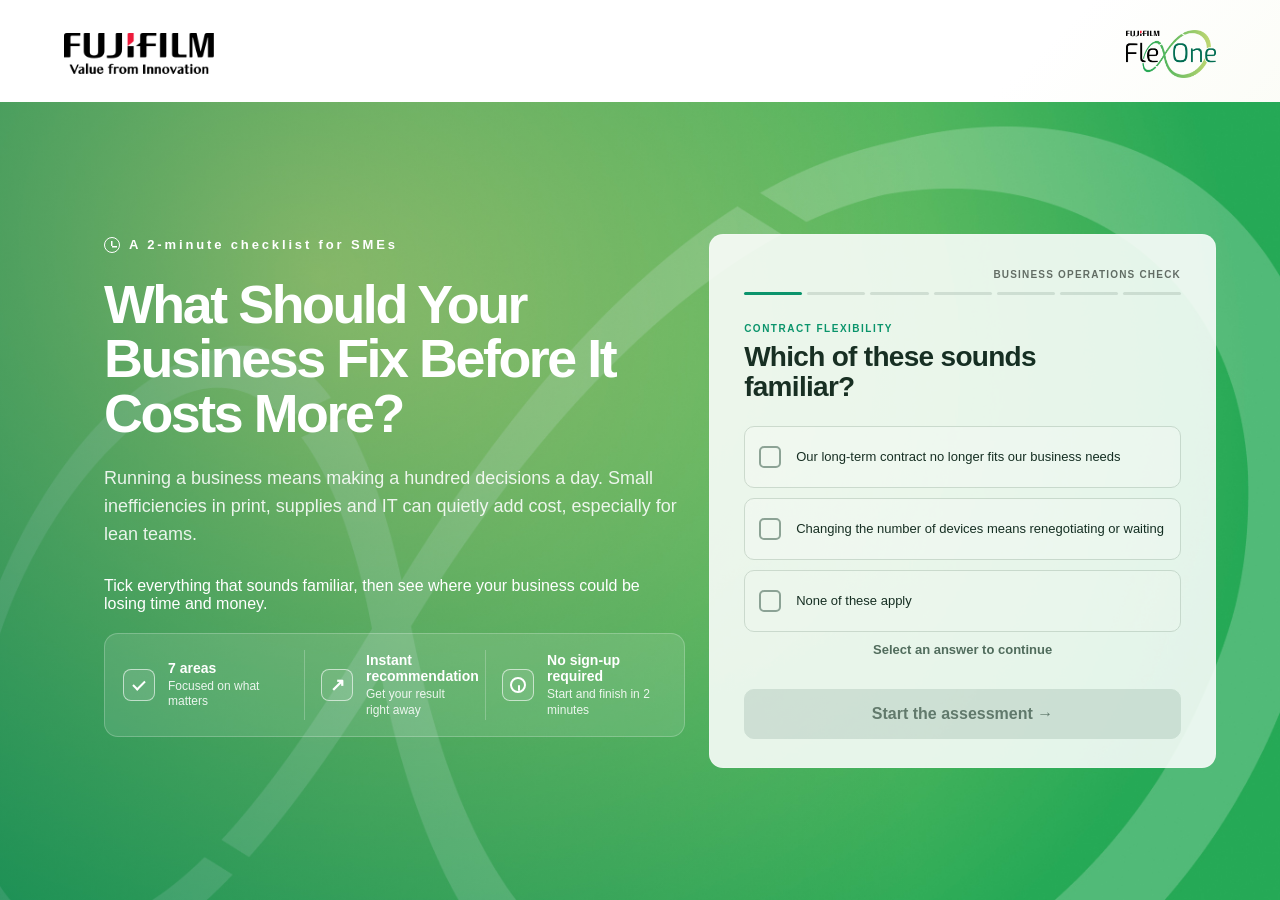
==== commit 27f1085b: "Move FleXOne live preview to business-check" ====
--- a/business-check/index.html
+++ b/business-check/index.html
@@ -4,7 +4,7 @@
 <meta charset="utf-8">
 <meta name="viewport" content="width=device-width,initial-scale=1,viewport-fit=cover">
 <meta name="description" content="Take a quick business operations assessment and identify where flexibility, costs, administration and support could improve.">
-<title>What Should Your Operations Improve Next? | FUJIFILM Business Innovation Singapore</title>
+<title>What Should Your Business Fix Before It Costs More? | FUJIFILM Business Innovation Singapore</title>
 <link rel="stylesheet" href="campaign.css">
 </head>
 <body>
@@ -12,38 +12,37 @@
 <main id="app" class="app-shell">
 
   <header class="brandbar">
-    <div class="brand-fujifilm"><img src="assets/fujifilm_logo.png" alt="FUJIFILM Business Innovation"></div>
-    <div class="brand-flexone"><img src="assets/flexone_logo.png" alt="FleXOne"></div>
+    <div class="brand-fujifilm"><a href="https://www.fujifilm.com/fbsg/en" target="_blank" rel="noopener noreferrer" aria-label="Visit FUJIFILM Business Innovation Singapore"><img src="assets/fujifilm_logo.png" alt="FUJIFILM Business Innovation"></a></div>
+    <div class="brand-flexone"><a href="https://campaign-fbsg.fujifilm.com/flexone/home" target="_blank" rel="noopener noreferrer" aria-label="Visit FUJIFILM FleXOne"><img src="assets/flexone_logo.png" alt="FleXOne"></a></div>
   </header>
 
   <section id="screen-intro" class="screen intro-screen active" aria-labelledby="intro-title">
     <div class="intro-copy">
-      <p class="eyebrow">2-MINUTE BUSINESS CHECK</p>
-      <h1 id="intro-title">What should your<br>operations <span>improve next?</span></h1>
+      <p class="eyebrow">A 2-minute checklist for SMEs</p>
 
-      <p class="intro-lead">
-        Identify hidden friction across cost, flexibility, IT support and everyday administration.
-      </p>
+      <h1 id="intro-title">What Should Your Business Fix <span>Before It Costs More?</span></h1>
+
+      <p class="intro-lead">Running a business means making a hundred decisions a day. Small inefficiencies in print, supplies and IT can quietly add cost, especially for lean teams.</p>
+
+      <p class="intro-followup">Tick everything that sounds familiar, then see where your business could be losing time and money.</p>
 
       <div class="reassurance" aria-label="Assessment details">
         <div class="usp-item"><span class="usp-icon" aria-hidden="true">✓</span><span><b>7 areas</b><small>Focused on what matters</small></span></div>
         <div class="usp-item"><span class="usp-icon" aria-hidden="true">↗</span><span><b>Instant recommendation</b><small>Get your result right away</small></span></div>
         <div class="usp-item"><span class="usp-icon" aria-hidden="true">◷</span><span><b>No sign-up required</b><small>Start and finish in 2 minutes</small></span></div>
       </div>
-
-      
     </div>
-
     <div class="intro-visual assessment-preview" aria-hidden="true">
   <div class="preview-top">
     <span>01 / 07</span>
     <small>BUSINESS OPERATIONS CHECK</small>
   </div>
+  <div class="preview-progress"><b></b><i></i><i></i><i></i><i></i><i></i><i></i></div>
   <p class="preview-kicker">CONTRACT FLEXIBILITY</p>
   <h2>Which of these sounds familiar?</h2>
-  <label class="preview-option"><input type="checkbox" data-preview-option="0"><i aria-hidden="true"></i><span>Our current contract no longer suits how we work.</span></label>
-  <label class="preview-option"><input type="checkbox" data-preview-option="1"><i aria-hidden="true"></i><span>Changing the number of devices isn't straightforward.</span></label>
-  <div class="preview-progress"><b></b><i></i><i></i><i></i><i></i><i></i><i></i></div><label class="preview-option preview-option-none">
+  <label class="preview-option"><input type="checkbox" data-preview-option="0"><i aria-hidden="true"></i><span>Our long-term contract no longer fits our business needs</span></label>
+  <label class="preview-option"><input type="checkbox" data-preview-option="1"><i aria-hidden="true"></i><span>Changing the number of devices means renegotiating or waiting</span></label>
+  <label class="preview-option preview-option-none">
   <input type="checkbox" data-preview-none="true">
   <i aria-hidden="true"></i>
   <span>None of these apply</span>
@@ -52,15 +51,30 @@
   </section>
 
   <section id="screen-assessment" class="screen assessment-screen" hidden aria-live="polite">
+    <div id="progress" class="progress" aria-label="Assessment progress"></div>
+
     <div class="assessment-head">
       <div>
         <span id="step-count">01 / 07</span>
         
       </div>
-      <strong id="issue-count" aria-live="polite">0 issues identified</strong>
+      <div id="assessment-gauge"
+     class="assessment-gauge gauge-good"
+     role="img"
+     aria-live="polite"
+     aria-label="Current assessment trend: Low">
+  <div class="gauge-segments" aria-hidden="true">
+    <i></i><i></i><i></i><i></i><i></i><i></i><i></i>
+    <i></i><i></i><i></i><i></i><i></i><i></i><i></i>
+  </div>
+  <div class="gauge-readout">
+    <strong id="gauge-label">LOW</strong>
+    <span>current grade</span>
+  </div>
+</div>
     </div>
 
-    <div id="progress" class="progress" aria-label="Assessment progress"></div>
+
 
     <div class="question-stage">
       <div id="question-content"></div>
@@ -94,3 +108,9 @@
 
 
 
+
+
+
+
+
+
--- a/business-check/campaign.css
+++ b/business-check/campaign.css
@@ -3054,3 +3054,6136 @@
   font-weight:400!important;
 }
 
+
+/* live-assessment-gauge-v1 */
+
+/* Step 01: progress sits directly beneath the step-count row */
+@media(min-width:901px){
+  .assessment-preview .preview-top{
+    margin-bottom:0!important;
+  }
+
+  .assessment-preview .preview-top + .preview-progress{
+    margin:12px 0 28px!important;
+  }
+}
+
+/* Live score gauge */
+.assessment-gauge{
+  --gauge-color:#01916d;
+  position:relative;
+  width:154px;
+  height:82px;
+  flex:0 0 154px;
+}
+
+.gauge-segments{
+  position:absolute;
+  left:50%;
+  top:2px;
+  width:138px;
+  height:138px;
+  transform:translateX(-50%);
+}
+
+.gauge-segments i{
+  position:absolute;
+  left:64px;
+  top:0;
+  width:10px;
+  height:34px;
+  border-radius:999px;
+  background:#dce3df;
+  transform-origin:5px 69px;
+  transition:
+    background .22s ease,
+    opacity .22s ease,
+    transform .22s ease;
+}
+
+/* 14 issues = 14 visible segments across 180 degrees */
+.gauge-segments i:nth-child(1){transform:rotate(-84deg)}
+.gauge-segments i:nth-child(2){transform:rotate(-71deg)}
+.gauge-segments i:nth-child(3){transform:rotate(-58deg)}
+.gauge-segments i:nth-child(4){transform:rotate(-45deg)}
+.gauge-segments i:nth-child(5){transform:rotate(-32deg)}
+.gauge-segments i:nth-child(6){transform:rotate(-19deg)}
+.gauge-segments i:nth-child(7){transform:rotate(-6deg)}
+.gauge-segments i:nth-child(8){transform:rotate(7deg)}
+.gauge-segments i:nth-child(9){transform:rotate(20deg)}
+.gauge-segments i:nth-child(10){transform:rotate(33deg)}
+.gauge-segments i:nth-child(11){transform:rotate(46deg)}
+.gauge-segments i:nth-child(12){transform:rotate(59deg)}
+.gauge-segments i:nth-child(13){transform:rotate(72deg)}
+.gauge-segments i:nth-child(14){transform:rotate(85deg)}
+
+.gauge-segments i.filled{
+  background:var(--gauge-color);
+}
+
+.gauge-readout{
+  position:absolute;
+  left:0;
+  right:0;
+  bottom:0;
+  text-align:center;
+  pointer-events:none;
+}
+
+.gauge-readout strong{
+  display:block;
+  color:var(--gauge-color)!important;
+  font-size:15px!important;
+  line-height:1!important;
+  font-weight:800!important;
+  letter-spacing:.08em;
+  transition:color .22s ease;
+}
+
+.gauge-readout span{
+  display:block!important;
+  margin-top:5px;
+  color:#7a8782!important;
+  font-size:9px!important;
+  line-height:1!important;
+  font-weight:700!important;
+  letter-spacing:.08em;
+  text-transform:uppercase;
+}
+
+.assessment-gauge.gauge-good{
+  --gauge-color:#01916d;
+}
+
+.assessment-gauge.gauge-watch{
+  --gauge-color:#d3aa29;
+}
+
+.assessment-gauge.gauge-action{
+  --gauge-color:#df7b2d;
+}
+
+.assessment-gauge.gauge-high{
+  --gauge-color:#c94b45;
+}
+
+@media(max-width:900px){
+  .assessment-gauge{
+    width:128px;
+    height:72px;
+    flex-basis:128px;
+  }
+
+  .gauge-segments{
+    transform:translateX(-50%) scale(.84);
+    transform-origin:top center;
+  }
+}
+/* =========================================================
+   assessment-ui-fix-v2
+   Normalise Step 01 cards + repair live gauge geometry
+   ========================================================= */
+
+/* ---------- STEP 01 OPTION ALIGNMENT ---------- */
+
+.assessment-preview .preview-option{
+  box-sizing:border-box!important;
+  margin:0 0 10px!important;
+}
+
+.assessment-preview .preview-option + .preview-option{
+  margin-top:0!important;
+}
+
+.assessment-preview .preview-option-none{
+  margin-top:0!important;
+  margin-bottom:0!important;
+}
+
+/* keep every checkbox on the same left axis */
+.assessment-preview .preview-option > i{
+  flex:0 0 auto!important;
+  margin:0!important;
+}
+
+.assessment-preview .preview-option > span{
+  margin:0!important;
+}
+
+/* ---------- LIVE GAUGE RESET ---------- */
+
+.assessment-head{
+  align-items:flex-start!important;
+}
+
+.assessment-gauge{
+  --gauge-color:#01916d;
+
+  position:relative!important;
+  display:block!important;
+  width:176px!important;
+  height:82px!important;
+  min-width:176px!important;
+  flex:0 0 176px!important;
+
+  overflow:visible!important;
+  margin:-8px 0 0 auto!important;
+}
+
+/*
+  Gauge arc gets its own fixed coordinate system.
+  This stops inherited option/i rules affecting the segments.
+*/
+.assessment-gauge .gauge-segments{
+  position:absolute!important;
+  display:block!important;
+
+  width:142px!important;
+  height:72px!important;
+
+  left:50%!important;
+  top:0!important;
+
+  transform:translateX(-50%)!important;
+  transform-origin:center center!important;
+
+  overflow:hidden!important;
+}
+
+/* hard reset segment geometry */
+.assessment-gauge .gauge-segments > i{
+  position:absolute!important;
+  display:block!important;
+
+  left:67px!important;
+  top:5px!important;
+
+  width:8px!important;
+  height:27px!important;
+
+  margin:0!important;
+  padding:0!important;
+
+  border:0!important;
+  border-radius:999px!important;
+
+  background:#dce5e1!important;
+
+  transform-origin:4px 66px!important;
+
+  opacity:1!important;
+
+  transition:
+    background-color .2s ease,
+    opacity .2s ease!important;
+}
+
+/*
+  14 segments distributed across the upper semicircle.
+*/
+.assessment-gauge .gauge-segments > i:nth-child(1){
+  transform:rotate(-84deg)!important;
+}
+.assessment-gauge .gauge-segments > i:nth-child(2){
+  transform:rotate(-71deg)!important;
+}
+.assessment-gauge .gauge-segments > i:nth-child(3){
+  transform:rotate(-58deg)!important;
+}
+.assessment-gauge .gauge-segments > i:nth-child(4){
+  transform:rotate(-45deg)!important;
+}
+.assessment-gauge .gauge-segments > i:nth-child(5){
+  transform:rotate(-32deg)!important;
+}
+.assessment-gauge .gauge-segments > i:nth-child(6){
+  transform:rotate(-19deg)!important;
+}
+.assessment-gauge .gauge-segments > i:nth-child(7){
+  transform:rotate(-6deg)!important;
+}
+.assessment-gauge .gauge-segments > i:nth-child(8){
+  transform:rotate(7deg)!important;
+}
+.assessment-gauge .gauge-segments > i:nth-child(9){
+  transform:rotate(20deg)!important;
+}
+.assessment-gauge .gauge-segments > i:nth-child(10){
+  transform:rotate(33deg)!important;
+}
+.assessment-gauge .gauge-segments > i:nth-child(11){
+  transform:rotate(46deg)!important;
+}
+.assessment-gauge .gauge-segments > i:nth-child(12){
+  transform:rotate(59deg)!important;
+}
+.assessment-gauge .gauge-segments > i:nth-child(13){
+  transform:rotate(72deg)!important;
+}
+.assessment-gauge .gauge-segments > i:nth-child(14){
+  transform:rotate(85deg)!important;
+}
+
+/* active portion */
+.assessment-gauge .gauge-segments > i.filled{
+  background:var(--gauge-color)!important;
+}
+
+/* ---------- GAUGE LABEL ---------- */
+
+.assessment-gauge .gauge-readout{
+  position:absolute!important;
+
+  left:0!important;
+  right:0!important;
+  bottom:0!important;
+
+  width:auto!important;
+  margin:0!important;
+
+  display:flex!important;
+  flex-direction:column!important;
+  align-items:center!important;
+  justify-content:center!important;
+
+  text-align:center!important;
+  white-space:nowrap!important;
+}
+
+.assessment-gauge .gauge-readout strong{
+  display:block!important;
+
+  margin:0!important;
+  padding:0!important;
+
+  color:var(--gauge-color)!important;
+
+  font-size:13px!important;
+  line-height:1!important;
+  font-weight:800!important;
+  letter-spacing:.08em!important;
+
+  white-space:nowrap!important;
+}
+
+.assessment-gauge .gauge-readout span{
+  display:block!important;
+
+  margin:5px 0 0!important;
+  padding:0!important;
+
+  color:#74827d!important;
+
+  font-size:8px!important;
+  line-height:1!important;
+  font-weight:700!important;
+  letter-spacing:.11em!important;
+
+  text-transform:uppercase!important;
+  white-space:nowrap!important;
+}
+
+/* ---------- AGREED GRADE COLOURS ---------- */
+
+.assessment-gauge.gauge-good{
+  --gauge-color:#01916d;
+}
+
+.assessment-gauge.gauge-watch{
+  --gauge-color:#d3aa29;
+}
+
+.assessment-gauge.gauge-action{
+  --gauge-color:#df7b2d;
+}
+
+.assessment-gauge.gauge-high{
+  --gauge-color:#c94b45;
+}
+
+/* ---------- MOBILE ---------- */
+
+@media(max-width:640px){
+
+  .assessment-gauge{
+    width:142px!important;
+    min-width:142px!important;
+    flex-basis:142px!important;
+    transform:scale(.88)!important;
+    transform-origin:top right!important;
+  }
+
+}
+
+/* =========================================================
+   gauge-visual-v3
+   Gauge is primary; grading text is secondary
+   ========================================================= */
+
+.assessment-gauge{
+  width:176px!important;
+  min-width:176px!important;
+  height:106px!important;
+  flex:0 0 176px!important;
+  margin:-6px 0 0 auto!important;
+}
+
+/* give the arc an isolated upper zone */
+.assessment-gauge .gauge-segments{
+  left:50%!important;
+  top:0!important;
+  width:142px!important;
+  height:70px!important;
+  transform:translateX(-50%)!important;
+}
+
+/* shorter segments = cleaner/lighter gauge */
+.assessment-gauge .gauge-segments > i{
+  left:67px!important;
+  top:6px!important;
+  width:7px!important;
+  height:23px!important;
+  transform-origin:3.5px 62px!important;
+  border-radius:999px!important;
+}
+
+/* readout gets its own zone BELOW the gauge */
+.assessment-gauge .gauge-readout{
+  position:absolute!important;
+  left:0!important;
+  right:0!important;
+  top:73px!important;
+  bottom:auto!important;
+
+  display:flex!important;
+  flex-direction:column!important;
+  align-items:center!important;
+
+  margin:0!important;
+  padding:0!important;
+
+  text-align:center!important;
+  white-space:nowrap!important;
+}
+
+/* grade: visible, but deliberately secondary to gauge */
+.assessment-gauge .gauge-readout strong{
+  display:block!important;
+  margin:0!important;
+  padding:0!important;
+
+  color:var(--gauge-color)!important;
+
+  font-size:11px!important;
+  line-height:1!important;
+  font-weight:700!important;
+  letter-spacing:.06em!important;
+
+  white-space:nowrap!important;
+}
+
+/* "CURRENT GRADE": true supporting micro-copy */
+.assessment-gauge .gauge-readout span{
+  display:block!important;
+  margin:5px 0 0!important;
+  padding:0!important;
+
+  color:#7c8984!important;
+
+  font-size:7px!important;
+  line-height:1!important;
+  font-weight:500!important;
+  letter-spacing:.08em!important;
+
+  text-transform:uppercase!important;
+  white-space:nowrap!important;
+}
+
+/* retain agreed grading palette */
+.assessment-gauge.gauge-good{
+  --gauge-color:#01916d;
+}
+
+.assessment-gauge.gauge-watch{
+  --gauge-color:#d3aa29;
+}
+
+.assessment-gauge.gauge-action{
+  --gauge-color:#df7b2d;
+}
+
+.assessment-gauge.gauge-high{
+  --gauge-color:#c94b45;
+}
+
+@media(max-width:640px){
+  .assessment-gauge{
+    width:150px!important;
+    min-width:150px!important;
+    flex-basis:150px!important;
+    height:96px!important;
+    transform:none!important;
+  }
+}
+
+/* =========================================================
+   gauge-visual-v4
+   Arc is the hero. Grade is micro-label only.
+   ========================================================= */
+
+.assessment-head{
+  min-height:74px!important;
+  align-items:flex-start!important;
+}
+
+/* keep progress safely below gauge/header */
+.assessment-head + .progress{
+  margin-top:10px!important;
+}
+
+/* compact gauge footprint */
+.assessment-gauge{
+  position:relative!important;
+  width:146px!important;
+  min-width:146px!important;
+  height:68px!important;
+  flex:0 0 146px!important;
+
+  margin:-8px 0 0 auto!important;
+  padding:0!important;
+  overflow:visible!important;
+}
+
+/* arc owns almost all of the component */
+.assessment-gauge .gauge-segments{
+  position:absolute!important;
+  left:50%!important;
+  top:0!important;
+
+  width:132px!important;
+  height:55px!important;
+
+  transform:translateX(-50%)!important;
+  overflow:hidden!important;
+}
+
+/* slightly smaller, cleaner segments */
+.assessment-gauge .gauge-segments > i{
+  left:62px!important;
+  top:5px!important;
+
+  width:7px!important;
+  height:22px!important;
+
+  margin:0!important;
+  padding:0!important;
+
+  transform-origin:3.5px 57px!important;
+  border-radius:999px!important;
+}
+
+/* readout sits beneath arc, not inside it */
+.assessment-gauge .gauge-readout{
+  position:absolute!important;
+  left:0!important;
+  right:0!important;
+  top:54px!important;
+  bottom:auto!important;
+
+  width:100%!important;
+  height:auto!important;
+
+  display:block!important;
+
+  margin:0!important;
+  padding:0!important;
+
+  text-align:center!important;
+  line-height:1!important;
+  white-space:nowrap!important;
+
+  background:none!important;
+  border:0!important;
+}
+
+/* LOW / MODERATE / ELEVATED / HIGH only */
+.assessment-gauge .gauge-readout strong{
+  display:inline!important;
+
+  margin:0!important;
+  padding:0!important;
+
+  background:none!important;
+  border:0!important;
+  border-radius:0!important;
+  box-shadow:none!important;
+
+  color:var(--gauge-color)!important;
+
+  font-size:9px!important;
+  line-height:1!important;
+  font-weight:600!important;
+  letter-spacing:.06em!important;
+
+  text-transform:uppercase!important;
+  white-space:nowrap!important;
+}
+
+/* remove CURRENT GRADE from the visual hierarchy */
+.assessment-gauge .gauge-readout span{
+  display:none!important;
+}
+
+/* preserve agreed colours */
+.assessment-gauge.gauge-good{
+  --gauge-color:#01916d!important;
+}
+
+.assessment-gauge.gauge-watch{
+  --gauge-color:#d3aa29!important;
+}
+
+.assessment-gauge.gauge-action{
+  --gauge-color:#df7b2d!important;
+}
+
+.assessment-gauge.gauge-high{
+  --gauge-color:#c94b45!important;
+}
+
+@media(max-width:640px){
+
+  .assessment-head{
+    min-height:68px!important;
+  }
+
+  .assessment-gauge{
+    width:126px!important;
+    min-width:126px!important;
+    flex-basis:126px!important;
+  }
+}
+
+/* car-gauge-v1 */
+.assessment-gauge{position:relative!important;width:150px!important;min-width:150px!important;height:72px!important;flex:0 0 150px!important;margin:-6px 0 0 auto!important}.gauge-segments{position:absolute!important;left:50%!important;top:0!important;width:136px!important;height:65px!important;transform:translateX(-50%)!important;overflow:visible!important}.gauge-segments i{display:none!important}.gauge-segments i:nth-child(1),.gauge-segments i:nth-child(2),.gauge-segments i:nth-child(3){display:block!important;position:absolute!important;top:8px!important;left:62px!important;width:12px!important;height:42px!important;border-radius:999px!important;transform-origin:6px 60px!important;opacity:1!important}.gauge-segments i:nth-child(1){background:#01916d!important;transform:rotate(-55deg)!important}.gauge-segments i:nth-child(2){background:#d99b22!important;transform:rotate(0deg)!important}.gauge-segments i:nth-child(3){background:#d6524b!important;transform:rotate(55deg)!important}.gauge-segments:after{content:""!important;position:absolute!important;left:66px!important;top:43px!important;width:3px!important;height:30px!important;border-radius:999px!important;background:#18332b!important;transform-origin:50% 100%!important;transform:rotate(var(--needle,-55deg))!important;transition:transform .3s ease!important}.gauge-segments:before{content:""!important;position:absolute!important;left:62px!important;top:68px!important;width:11px!important;height:11px!important;border-radius:50%!important;background:#18332b!important;z-index:2!important}.gauge-readout{display:none!important}.assessment-head{min-height:78px!important}.assessment-head+.progress{margin-top:8px!important}
+/* real-car-gauge-v2 */
+.assessment-gauge{position:relative!important;width:160px!important;min-width:160px!important;height:78px!important;flex:0 0 160px!important;margin:-5px 0 0 auto!important;overflow:visible!important}.assessment-gauge .gauge-segments{position:absolute!important;display:block!important;left:50%!important;top:0!important;width:150px!important;height:75px!important;transform:translateX(-50%)!important;overflow:hidden!important}.assessment-gauge .gauge-segments i{display:none!important}.assessment-gauge .gauge-segments:before{content:""!important;position:absolute!important;left:5px!important;top:3px!important;width:140px!important;height:140px!important;border-radius:50%!important;background:conic-gradient(from 270deg,#01916d 0deg 58deg,transparent 58deg 62deg,#e0a126 62deg 118deg,transparent 118deg 122deg,#d6524b 122deg 180deg,transparent 180deg 360deg)!important;-webkit-mask:radial-gradient(circle,#0000 0 48px,#000 49px 66px,#0000 67px)!important;mask:radial-gradient(circle,#0000 0 48px,#000 49px 66px,#0000 67px)!important}.assessment-gauge .gauge-segments:after{content:""!important;position:absolute!important;left:73px!important;top:44px!important;width:3px!important;height:31px!important;border-radius:3px!important;background:#173a31!important;transform-origin:50% 100%!important;transform:rotate(var(--needle,-55deg))!important;transition:transform .3s ease!important;z-index:3!important}.assessment-gauge:after{content:""!important;position:absolute!important;left:76px!important;top:68px!important;width:10px!important;height:10px!important;border-radius:50%!important;background:#173a31!important;transform:translateX(-50%)!important;z-index:4!important}.assessment-gauge .gauge-readout{display:none!important}.assessment-head{min-height:83px!important}.assessment-head+.progress{margin-top:10px!important}@media(max-width:640px){.assessment-gauge{width:145px!important;min-width:145px!important;flex-basis:145px!important;transform:scale(.9)!important;transform-origin:top right!important}}
+/* gauge-needle-v3 */
+.assessment-gauge .gauge-segments:after{left:72px!important;top:30px!important;width:4px!important;height:45px!important;border-radius:999px!important;background:#173a31!important;transform-origin:50% 100%!important;transform:rotate(var(--needle,-55deg))!important;transition:transform .35s ease!important;z-index:5!important}.assessment-gauge:after{width:14px!important;height:14px!important;top:68px!important;background:#173a31!important}
+
+/* gauge-hub-align-v1 */
+.assessment-gauge:after{left:75px!important;top:68px!important;width:14px!important;height:14px!important;transform:translate(-50%,-50%)!important;z-index:6!important}
+
+/* health-score-ui-v1 */
+.result-layout{align-items:flex-start!important}.result-scorecard{align-self:flex-start!important;margin-top:0!important}.result-scorecard .score-value small{font-size:.38em!important;font-weight:600!important;margin-left:2px!important;vertical-align:baseline!important}.result-scorecard .score-value{line-height:1!important}
+/* health-result-ui-v2 */
+.result.scorecard{align-items:flex-start!important}.scorecard-meter{margin-top:0!important;align-self:flex-start!important}.score-fraction{align-items:baseline!important}.score-fraction strong{font-size:42px!important;line-height:1!important}.score-fraction span{font-size:9px!important;font-weight:600!important;letter-spacing:.06em!important;margin-left:7px!important;color:#64736e!important;white-space:nowrap!important}
+/* result-clean-v3 */
+.score-scale{display:none!important}.score-bar{margin-top:18px!important}.scorecard-meter{padding-bottom:24px!important}
+
+/* needle-pivot-v2 */
+.assessment-gauge .gauge-segments:after{top:34px!important;height:39px!important;transform-origin:50% 100%!important}.assessment-gauge:after{top:67px!important;left:75px!important;width:14px!important;height:14px!important;transform:translate(-50%,-50%)!important;z-index:7!important}
+
+/* needle-hub-v3 */
+.assessment-gauge .gauge-segments:after{top:30px!important;height:37px!important;transform-origin:50% 100%!important}.assessment-gauge:after{left:75px!important;top:67px!important;width:14px!important;height:14px!important;transform:translate(-50%,-50%)!important;z-index:8!important}
+
+/* needle-left-v4 */
+.assessment-gauge .gauge-segments:after{left:70px!important}
+
+/* result-align-v4 */
+.result.scorecard{display:grid!important;grid-template-columns:270px minmax(0,1fr)!important;column-gap:54px!important;align-items:start!important}.scorecard-meter{width:270px!important;box-sizing:border-box!important;margin-top:12px!important;padding:30px 28px 26px!important}.scorecard-topline{align-items:flex-start!important;gap:14px!important}.scorecard-topline>div:last-child{min-width:0!important;flex:1!important}.score-status{font-size:11px!important;line-height:1.25!important;margin:0 0 7px!important;white-space:normal!important}.score-fraction{display:flex!important;align-items:baseline!important;gap:8px!important;margin:0!important;white-space:nowrap!important}.score-fraction strong{font-size:42px!important;line-height:.9!important}.score-fraction span{font-size:9px!important;line-height:1.2!important;font-weight:600!important;letter-spacing:.04em!important;margin:0!important}.score-scale{display:none!important}.score-bar{margin-top:22px!important}.result-copy{min-width:0!important}@media(max-width:760px){.result.scorecard{grid-template-columns:1fr!important;gap:28px!important}.scorecard-meter{width:100%!important;margin-top:0!important}}
+/* needle-pivot-final-v5 */
+.assessment-gauge .gauge-segments:after{left:70px!important;top:30px!important;height:37px!important;transform-origin:50% 100%!important}.assessment-gauge:after{left:75px!important;top:67px!important}
+
+/* result-reset-v5 */
+.result.scorecard{display:grid!important;grid-template-columns:280px minmax(0,1fr)!important;gap:56px!important;align-items:start!important;max-width:840px!important;margin:0 auto!important}.scorecard-meter{width:280px!important;min-height:180px!important;box-sizing:border-box!important;margin:0!important;padding:30px 28px!important;align-self:start!important}.scorecard-topline{display:grid!important;grid-template-columns:48px 1fr!important;gap:16px!important;align-items:start!important}.score-status{margin:1px 0 10px!important;font-size:10px!important;line-height:1.3!important;letter-spacing:.1em!important;white-space:normal!important}.score-fraction{display:block!important;margin:0!important;white-space:normal!important}.score-fraction strong{display:block!important;font-size:46px!important;line-height:.9!important;font-weight:700!important}.score-fraction span{display:block!important;margin:9px 0 0!important;font-size:9px!important;line-height:1!important;font-weight:600!important;letter-spacing:.08em!important;white-space:nowrap!important}.score-bar,.score-scale{display:none!important}.result-copy{padding:0!important;margin:0!important;min-width:0!important}.result-copy .eyebrow{margin-top:0!important}@media(max-width:760px){.result.scorecard{grid-template-columns:1fr!important;gap:28px!important}.scorecard-meter{width:100%!important}}
+/* targeted-ui-v6 */
+.assessment-gauge .gauge-segments:after{left:70px!important}
+#screen-result .score-scale{display:none!important}
+#screen-result .score-bar{display:none!important}
+#screen-result .scorecard-meter{width:250px!important;min-height:154px!important;margin:0!important;padding:26px 24px!important;box-sizing:border-box!important}
+#screen-result .scorecard-topline{display:grid!important;grid-template-columns:44px minmax(0,1fr)!important;gap:14px!important;align-items:start!important}
+#screen-result .score-status{margin:0 0 8px!important;font-size:10px!important;line-height:1.25!important;white-space:normal!important}
+#screen-result .score-fraction{display:block!important;margin:0!important}
+#screen-result .score-fraction strong{display:block!important;font-size:42px!important;line-height:.9!important}
+#screen-result .score-fraction span{display:block!important;margin:8px 0 0!important;font-size:9px!important;line-height:1!important;font-weight:600!important;letter-spacing:.05em!important;white-space:nowrap!important}
+#screen-result .result-copy{margin:0!important;padding:0!important}
+@media(max-width:760px){#screen-result .scorecard-meter{width:100%!important}}
+
+/* RESULT UI FIX */
+#screen-result{
+  background:
+    linear-gradient(90deg,rgba(255,255,255,.91) 0%,rgba(255,255,255,.78) 46%,rgba(255,255,255,.48) 100%),
+    url("./assets/10002.jpg") center/cover no-repeat !important;
+}
+
+#screen-result .scorecard{
+  width:min(1120px,calc(100% - 48px)) !important;
+  margin:0 auto !important;
+  grid-template-columns:minmax(320px,380px) minmax(0,1fr) !important;
+  gap:64px !important;
+  align-items:center !important;
+}
+
+#screen-result .scorecard-meter{
+  min-height:320px !important;
+  padding:42px 38px !important;
+  border:0 !important;
+  border-radius:28px !important;
+  box-shadow:0 18px 50px rgba(0,0,0,.11) !important;
+  display:flex !important;
+  align-items:center !important;
+}
+
+#screen-result .scorecard-good .scorecard-meter{
+  background:#eff5dd !important;
+  color:#016d52 !important;
+}
+
+#screen-result .scorecard-watch .scorecard-meter{
+  background:#fff1c7 !important;
+  color:#755500 !important;
+}
+
+#screen-result .scorecard-action .scorecard-meter{
+  background:#01916d !important;
+  color:#fff !important;
+}
+
+#screen-result .scorecard-topline{
+  width:100% !important;
+  display:flex !important;
+  flex-direction:column !important;
+  align-items:flex-start !important;
+  gap:24px !important;
+}
+
+#screen-result .score-status-icon{
+  width:auto !important;
+  height:auto !important;
+  min-width:0 !important;
+  background:transparent !important;
+  border:0 !important;
+}
+
+#screen-result .result-emoticon{
+  font-size:72px !important;
+  line-height:1 !important;
+}
+
+#screen-result .score-status{
+  margin:0 !important;
+  max-width:280px !important;
+  font-size:26px !important;
+  line-height:1.08 !important;
+  font-weight:700 !important;
+  letter-spacing:0 !important;
+  text-transform:none !important;
+}
+
+#screen-result .scorecard-action .score-status{
+  color:#fff !important;
+}
+
+#screen-result .result-state-summary{
+  display:none !important;
+}
+
+#screen-result .result-copy{
+  max-width:650px !important;
+}
+
+#screen-result .result-eyebrow{
+  margin-bottom:12px !important;
+  font-size:14px !important;
+  line-height:1.3 !important;
+  font-weight:600 !important;
+  letter-spacing:0 !important;
+  text-transform:none !important;
+  color:#01916d !important;
+}
+
+#screen-result #result-title{
+  max-width:680px !important;
+}
+
+@media(max-width:800px){
+  #screen-result{
+    background:
+      linear-gradient(rgba(255,255,255,.84),rgba(255,255,255,.84)),
+      url("./assets/10002.jpg") center/cover no-repeat !important;
+  }
+
+  #screen-result .scorecard{
+    width:min(100% - 32px,680px) !important;
+    grid-template-columns:1fr !important;
+    gap:28px !important;
+  }
+
+  #screen-result .scorecard-meter{
+    min-height:220px !important;
+    padding:32px !important;
+  }
+
+  #screen-result .result-emoticon{
+    font-size:64px !important;
+  }
+}
+
+/* APPROVED HIGH-FRICTION RESULT MOCKUP */
+#screen-result:has(.scorecard-action){
+  background:
+    linear-gradient(90deg,rgba(255,250,247,.93) 0%,rgba(255,234,227,.83) 55%,rgba(250,205,193,.72) 100%),
+    url("./assets/10002.jpg") center/cover no-repeat !important;
+}
+
+#screen-result .scorecard{
+  width:min(1180px,calc(100% - 48px)) !important;
+  grid-template-columns:365px minmax(0,650px) !important;
+  gap:90px !important;
+  justify-content:center !important;
+  align-items:center !important;
+}
+
+#screen-result .scorecard-action .scorecard-meter{
+  min-height:500px !important;
+  padding:46px 42px !important;
+  border-radius:30px !important;
+  background:linear-gradient(155deg,#d86149 0%,#bd3e2e 100%) !important;
+  border:0 !important;
+  color:#fff !important;
+  box-shadow:0 24px 54px rgba(128,42,31,.22) !important;
+  display:flex !important;
+  align-items:center !important;
+}
+
+#screen-result .scorecard-action .scorecard-topline{
+  width:100% !important;
+  height:100% !important;
+  display:flex !important;
+  flex-direction:column !important;
+  align-items:flex-start !important;
+  justify-content:center !important;
+  gap:26px !important;
+}
+
+#screen-result .scorecard-action .score-status-icon{
+  width:auto !important;
+  height:auto !important;
+  background:transparent !important;
+  border:0 !important;
+}
+
+#screen-result .scorecard-action .result-emoticon{
+  font-size:88px !important;
+  line-height:1 !important;
+}
+
+#screen-result .scorecard-action .severity-copy{
+  width:100% !important;
+}
+
+#screen-result .scorecard-action .score-status{
+  max-width:280px !important;
+  margin:0 0 44px !important;
+  color:#fff !important;
+  font-size:34px !important;
+  line-height:1.08 !important;
+  font-weight:700 !important;
+  letter-spacing:-.02em !important;
+  text-transform:none !important;
+}
+
+#screen-result .scorecard-action .severity-kicker{
+  margin:0 0 15px !important;
+  color:rgba(255,255,255,.72) !important;
+  font-size:14px !important;
+  line-height:1.2 !important;
+  font-weight:700 !important;
+  letter-spacing:.08em !important;
+  text-transform:uppercase !important;
+}
+
+#screen-result .scorecard-action .severity-meter{
+  width:100% !important;
+  display:grid !important;
+  grid-template-columns:repeat(3,1fr) !important;
+  gap:8px !important;
+}
+
+#screen-result .scorecard-action .severity-meter span{
+  height:14px !important;
+  display:block !important;
+  border-radius:999px !important;
+  background:rgba(255,255,255,.35) !important;
+}
+
+#screen-result .scorecard-action .severity-meter span:nth-child(3){
+  background:#fff !important;
+  box-shadow:0 0 0 2px rgba(255,255,255,.15) !important;
+}
+
+#screen-result .scorecard-action .severity-scale{
+  margin-top:10px !important;
+  display:grid !important;
+  grid-template-columns:repeat(3,1fr) !important;
+  gap:8px !important;
+  color:rgba(255,255,255,.72) !important;
+}
+
+#screen-result .scorecard-action .severity-scale small{
+  font-size:13px !important;
+}
+
+#screen-result .scorecard-action .severity-scale small:nth-child(2){
+  text-align:center !important;
+}
+
+#screen-result .scorecard-action .severity-scale small:last-child{
+  color:#fff !important;
+  font-weight:700 !important;
+  text-align:right !important;
+}
+
+#screen-result .scorecard-action .result-eyebrow{
+  margin:0 0 14px !important;
+  color:#ad3f30 !important;
+  font-size:15px !important;
+  line-height:1.2 !important;
+  font-weight:700 !important;
+  letter-spacing:.06em !important;
+  text-transform:uppercase !important;
+}
+
+#screen-result .scorecard-action #result-title{
+  max-width:650px !important;
+  margin-bottom:22px !important;
+  color:#07130f !important;
+  font-size:clamp(46px,4.3vw,68px) !important;
+  line-height:.94 !important;
+  letter-spacing:-.045em !important;
+}
+
+#screen-result .scorecard-action .result-lead{
+  max-width:620px !important;
+  color:#262626 !important;
+  font-size:18px !important;
+  line-height:1.5 !important;
+}
+
+#screen-result .scorecard-action .priority-chips span{
+  background:#fff1ed !important;
+  border:1px solid #e6aa9e !important;
+  color:#ad3f30 !important;
+}
+
+#screen-result .scorecard-action .result-primary{
+  background:#01916d !important;
+  color:#fff !important;
+  box-shadow:0 12px 28px rgba(1,145,109,.18) !important;
+}
+
+@media(max-width:800px){
+  #screen-result .scorecard{
+    width:min(100% - 32px,680px) !important;
+    grid-template-columns:1fr !important;
+    gap:30px !important;
+  }
+
+  #screen-result .scorecard-action .scorecard-meter{
+    min-height:360px !important;
+  }
+
+  #screen-result .scorecard-action .result-emoticon{
+    font-size:72px !important;
+  }
+
+  #screen-result .scorecard-action #result-title{
+    font-size:44px !important;
+  }
+}
+
+/* RESULT LAYOUT + GRADIENT BACKGROUND */
+#screen-result{
+  background:
+    radial-gradient(circle at 76% 44%, rgba(236,153,133,.24) 0%, rgba(244,190,176,.17) 29%, transparent 55%),
+    linear-gradient(115deg,#fffdf9 0%,#fff8f3 42%,#f9ded6 100%) !important;
+  background-image:
+    radial-gradient(circle at 76% 44%, rgba(236,153,133,.24) 0%, rgba(244,190,176,.17) 29%, transparent 55%),
+    linear-gradient(115deg,#fffdf9 0%,#fff8f3 42%,#f9ded6 100%) !important;
+}
+
+#screen-result .scorecard{
+  width:min(1220px,calc(100% - 80px)) !important;
+  margin:0 auto !important;
+  padding:54px 0 60px !important;
+  grid-template-columns:365px minmax(0,650px) !important;
+  column-gap:86px !important;
+  justify-content:center !important;
+  align-items:center !important;
+}
+
+#screen-result .scorecard-meter{
+  align-self:center !important;
+  margin:0 !important;
+}
+
+#screen-result .result-copy{
+  align-self:center !important;
+  margin:0 !important;
+  padding:0 !important;
+  max-width:650px !important;
+}
+
+#screen-result .scorecard-action .result-eyebrow{
+  margin:0 0 16px !important;
+}
+
+#screen-result .scorecard-action #result-title{
+  margin:0 0 24px !important;
+  max-width:650px !important;
+}
+
+#screen-result .scorecard-action .result-lead{
+  margin:0 0 28px !important;
+  max-width:625px !important;
+}
+
+#screen-result .result-priorities{
+  margin:0 0 26px !important;
+}
+
+#screen-result .result-actions{
+  margin-top:0 !important;
+}
+
+/* Keep warning diagnosis visually separate from green solution CTA */
+#screen-result .scorecard-action .scorecard-meter{
+  background:linear-gradient(155deg,#dc654d 0%,#c73f2d 100%) !important;
+}
+
+#screen-result .scorecard-action .result-primary{
+  background:#01916d !important;
+}
+
+@media(max-width:900px){
+  #screen-result .scorecard{
+    width:min(100% - 40px,720px) !important;
+    padding:36px 0 48px !important;
+    grid-template-columns:1fr !important;
+    gap:32px !important;
+  }
+
+  #screen-result .scorecard-meter,
+  #screen-result .result-copy{
+    width:100% !important;
+  }
+}
+
+/* RESULT HEADLINE + VERTICAL FIT */
+#screen-result .scorecard-action #result-title{
+  font-size:clamp(42px,3.35vw,56px) !important;
+  line-height:.98 !important;
+  letter-spacing:-.035em !important;
+  margin-bottom:18px !important;
+}
+
+#screen-result .scorecard-action .result-lead{
+  margin-bottom:22px !important;
+}
+
+#screen-result .result-priorities{
+  margin-bottom:20px !important;
+}
+
+#screen-result .result-actions{
+  gap:12px !important;
+}
+
+@media(max-width:800px){
+  #screen-result .scorecard-action #result-title{
+    font-size:38px !important;
+    line-height:1 !important;
+  }
+}
+
+/* RESULT BACKGROUND - FINAL GRADIENT OVERRIDE */
+#screen-result,
+#screen-result:has(.scorecard-action),
+#screen-result::before,
+#screen-result::after{
+  background-image:none !important;
+}
+
+#screen-result{
+  position:relative !important;
+  isolation:isolate !important;
+  background:#fff8f4 !important;
+}
+
+#screen-result::before{
+  content:"" !important;
+  position:absolute !important;
+  inset:0 !important;
+  z-index:-2 !important;
+  pointer-events:none !important;
+  background:
+    radial-gradient(
+      circle at 78% 45%,
+      rgba(229,112,88,.20) 0%,
+      rgba(238,150,131,.14) 28%,
+      rgba(249,218,209,.08) 50%,
+      transparent 68%
+    ),
+    linear-gradient(
+      115deg,
+      #fffdfa 0%,
+      #fff8f4 38%,
+      #fcebe5 70%,
+      #f7d8cf 100%
+    ) !important;
+}
+
+#screen-result::after{
+  content:"" !important;
+  position:absolute !important;
+  inset:0 !important;
+  z-index:-1 !important;
+  pointer-events:none !important;
+  background:
+    radial-gradient(
+      ellipse at 22% 82%,
+      rgba(255,255,255,.68) 0%,
+      rgba(255,255,255,0) 48%
+    ) !important;
+}
+
+/* Ensure inner result containers cannot reintroduce background artwork */
+#screen-result .screen-inner,
+#screen-result .assessment-shell,
+#screen-result .result,
+#screen-result .scorecard{
+  background-image:none !important;
+}
+
+
+/* RESULT: REMOVE BOTTOM GAP ONLY */
+#screen-result{
+  min-height:calc(100vh - 120px) !important;
+}
+
+
+/* FINAL RESULT BACKGROUND + BOTTOM EDGE FIX */
+body:has(#screen-result:not([hidden])){
+  overflow-x:hidden !important;
+}
+
+#screen-result:not([hidden]){
+  position:relative !important;
+  margin:0 !important;
+  width:100% !important;
+  min-height:calc(100dvh - var(--result-top, 0px)) !important;
+  background:
+    radial-gradient(circle at 82% 42%,rgba(225,94,68,.18) 0%,rgba(240,151,132,.12) 30%,transparent 58%),
+    linear-gradient(115deg,#fffdfa 0%,#fff8f4 42%,#f9ded6 100%) !important;
+  background-image:
+    radial-gradient(circle at 82% 42%,rgba(225,94,68,.18) 0%,rgba(240,151,132,.12) 30%,transparent 58%),
+    linear-gradient(115deg,#fffdfa 0%,#fff8f4 42%,#f9ded6 100%) !important;
+}
+
+#screen-result:not([hidden])::before,
+#screen-result:not([hidden])::after{
+  content:none !important;
+  display:none !important;
+  background:none !important;
+  background-image:none !important;
+}
+
+#screen-result:not([hidden]) .screen-inner,
+#screen-result:not([hidden]) .assessment-shell,
+#screen-result:not([hidden]) .result,
+#screen-result:not([hidden]) .scorecard{
+  background-image:none !important;
+}
+
+
+/* RESULT BACKGROUND: FULL BLEED HORIZONTALLY ONLY */
+#screen-result:not([hidden]){
+  width:100vw !important;
+  max-width:none !important;
+  margin-left:calc(50% - 50vw) !important;
+  margin-right:calc(50% - 50vw) !important;
+  box-sizing:border-box !important;
+}
+
+
+/* =========================================================
+   RESULT SYSTEM V3
+   Same geometry for GOOD / WATCH / ACTION
+   Only state colour changes
+   ========================================================= */
+
+/* ---------- SHARED CARD GEOMETRY ---------- */
+
+#screen-result .scorecard-good .scorecard-meter,
+#screen-result .scorecard-watch .scorecard-meter,
+#screen-result .scorecard-action .scorecard-meter{
+  width:365px !important;
+  min-height:500px !important;
+  box-sizing:border-box !important;
+  padding:46px 42px !important;
+  border:0 !important;
+  border-radius:30px !important;
+  display:flex !important;
+  align-items:center !important;
+}
+
+#screen-result .scorecard-good .scorecard-topline,
+#screen-result .scorecard-watch .scorecard-topline,
+#screen-result .scorecard-action .scorecard-topline{
+  width:100% !important;
+  height:100% !important;
+  display:flex !important;
+  flex-direction:column !important;
+  align-items:flex-start !important;
+  justify-content:center !important;
+  gap:26px !important;
+}
+
+#screen-result .scorecard-good .score-status-icon,
+#screen-result .scorecard-watch .score-status-icon,
+#screen-result .scorecard-action .score-status-icon{
+  width:auto !important;
+  height:auto !important;
+  min-width:0 !important;
+  border:0 !important;
+  background:transparent !important;
+}
+
+#screen-result .scorecard-good .result-emoticon,
+#screen-result .scorecard-watch .result-emoticon,
+#screen-result .scorecard-action .result-emoticon{
+  font-size:88px !important;
+  line-height:1 !important;
+}
+
+#screen-result .severity-copy{
+  width:100% !important;
+}
+
+#screen-result .scorecard-good .score-status,
+#screen-result .scorecard-watch .score-status,
+#screen-result .scorecard-action .score-status{
+  max-width:280px !important;
+  margin:0 0 44px !important;
+  font-size:34px !important;
+  line-height:1.08 !important;
+  font-weight:700 !important;
+  letter-spacing:-.02em !important;
+  text-transform:none !important;
+}
+
+#screen-result .severity-kicker{
+  margin:0 0 15px !important;
+  font-size:14px !important;
+  line-height:1.2 !important;
+  font-weight:700 !important;
+  letter-spacing:.08em !important;
+  text-transform:uppercase !important;
+}
+
+#screen-result .severity-meter{
+  width:100% !important;
+  display:grid !important;
+  grid-template-columns:repeat(3,minmax(0,1fr)) !important;
+  gap:8px !important;
+}
+
+#screen-result .severity-meter span{
+  display:block !important;
+  height:14px !important;
+  border-radius:999px !important;
+}
+
+#screen-result .severity-scale{
+  width:100% !important;
+  margin-top:10px !important;
+  display:grid !important;
+  grid-template-columns:repeat(3,minmax(0,1fr)) !important;
+  gap:8px !important;
+}
+
+#screen-result .severity-scale small{
+  display:block !important;
+  font-size:13px !important;
+  line-height:1.2 !important;
+  white-space:nowrap !important;
+}
+
+#screen-result .severity-scale small:nth-child(2){
+  text-align:center !important;
+}
+
+#screen-result .severity-scale small:last-child{
+  text-align:right !important;
+}
+
+
+/* =========================================================
+   GOOD / LOW
+   ========================================================= */
+
+#screen-result:has(.scorecard-good){
+  background:
+    radial-gradient(circle at 82% 42%,
+      rgba(114,180,92,.18) 0%,
+      rgba(174,214,151,.12) 31%,
+      transparent 59%),
+    linear-gradient(115deg,
+      #fffefa 0%,
+      #f8fbed 43%,
+      #e7f1d3 100%) !important;
+}
+
+#screen-result .scorecard-good .scorecard-meter{
+  background:linear-gradient(155deg,#eff5dd 0%,#dcebc0 100%) !important;
+  color:#016d52 !important;
+  box-shadow:0 24px 54px rgba(43,103,72,.14) !important;
+}
+
+#screen-result .scorecard-good .score-status,
+#screen-result .scorecard-good .severity-kicker,
+#screen-result .scorecard-good .severity-scale{
+  color:#016d52 !important;
+}
+
+#screen-result .scorecard-good .severity-meter span{
+  background:rgba(1,109,82,.18) !important;
+}
+
+#screen-result .scorecard-good .severity-meter span:first-child{
+  background:#01916d !important;
+}
+
+#screen-result .scorecard-good .severity-scale small:first-child{
+  color:#016d52 !important;
+  font-weight:700 !important;
+}
+
+#screen-result .scorecard-good .result-eyebrow{
+  color:#01916d !important;
+}
+
+
+/* =========================================================
+   WATCH / MODERATE
+   ========================================================= */
+
+#screen-result:has(.scorecard-watch){
+  background:
+    radial-gradient(circle at 82% 42%,
+      rgba(226,171,62,.20) 0%,
+      rgba(244,205,121,.13) 31%,
+      transparent 59%),
+    linear-gradient(115deg,
+      #fffefa 0%,
+      #fff9ec 43%,
+      #f8e5b8 100%) !important;
+}
+
+#screen-result .scorecard-watch .scorecard-meter{
+  background:linear-gradient(155deg,#f1c65b 0%,#dca739 100%) !important;
+  color:#392900 !important;
+  box-shadow:0 24px 54px rgba(132,96,21,.17) !important;
+}
+
+#screen-result .scorecard-watch .score-status,
+#screen-result .scorecard-watch .severity-kicker,
+#screen-result .scorecard-watch .severity-scale{
+  color:#392900 !important;
+}
+
+#screen-result .scorecard-watch .severity-meter span{
+  background:rgba(57,41,0,.18) !important;
+}
+
+#screen-result .scorecard-watch .severity-meter span:nth-child(2){
+  background:#664900 !important;
+}
+
+#screen-result .scorecard-watch .severity-scale small:nth-child(2){
+  color:#392900 !important;
+  font-weight:700 !important;
+}
+
+#screen-result .scorecard-watch .result-eyebrow{
+  color:#8b6200 !important;
+}
+
+
+/* =========================================================
+   ACTION / HIGH
+   Preserve passed red treatment
+   ========================================================= */
+
+#screen-result:has(.scorecard-action){
+  background:
+    radial-gradient(circle at 82% 42%,
+      rgba(225,94,68,.18) 0%,
+      rgba(240,151,132,.12) 30%,
+      transparent 58%),
+    linear-gradient(115deg,
+      #fffdfa 0%,
+      #fff8f4 42%,
+      #f9ded6 100%) !important;
+}
+
+#screen-result .scorecard-action .scorecard-meter{
+  background:linear-gradient(155deg,#dc654d 0%,#c73f2d 100%) !important;
+  color:#fff !important;
+  box-shadow:0 24px 54px rgba(128,42,31,.22) !important;
+}
+
+#screen-result .scorecard-action .score-status,
+#screen-result .scorecard-action .severity-kicker,
+#screen-result .scorecard-action .severity-scale{
+  color:#fff !important;
+}
+
+#screen-result .scorecard-action .severity-meter span{
+  background:rgba(255,255,255,.35) !important;
+}
+
+#screen-result .scorecard-action .severity-meter span:nth-child(3){
+  background:#fff !important;
+}
+
+#screen-result .scorecard-action .severity-scale small:last-child{
+  color:#fff !important;
+  font-weight:700 !important;
+}
+
+#screen-result .scorecard-action .result-eyebrow{
+  color:#ad3f30 !important;
+}
+
+
+/* ---------- SHARED CONTENT POSITION ---------- */
+
+#screen-result .scorecard-good,
+#screen-result .scorecard-watch,
+#screen-result .scorecard-action{
+  grid-template-columns:365px minmax(0,650px) !important;
+  column-gap:86px !important;
+  align-items:center !important;
+}
+
+
+/* ---------- MOBILE ---------- */
+
+@media(max-width:900px){
+  #screen-result .scorecard-good,
+  #screen-result .scorecard-watch,
+  #screen-result .scorecard-action{
+    grid-template-columns:1fr !important;
+    gap:30px !important;
+  }
+
+  #screen-result .scorecard-good .scorecard-meter,
+  #screen-result .scorecard-watch .scorecard-meter,
+  #screen-result .scorecard-action .scorecard-meter{
+    width:100% !important;
+    min-height:360px !important;
+  }
+
+  #screen-result .scorecard-good .result-emoticon,
+  #screen-result .scorecard-watch .result-emoticon,
+  #screen-result .scorecard-action .result-emoticon{
+    font-size:72px !important;
+  }
+}
+
+/* RESULT CONTENT SPACING - ALL 3 STATES */
+#screen-result .result-lead{
+  margin-top:0 !important;
+  margin-bottom:28px !important;
+}
+
+#screen-result .result-lead + .result-actions{
+  margin-top:0 !important;
+}
+
+#screen-result .result-lead + .result-priorities{
+  margin-top:0 !important;
+}
+
+#screen-result .result-priorities{
+  margin-bottom:28px !important;
+}
+
+
+/* DYNAMIC RESULT GAUGE */
+#screen-result .severity-meter span{
+  position:relative !important;
+  overflow:hidden !important;
+  background:rgba(0,0,0,.10) !important;
+}
+
+#screen-result .severity-meter span::after{
+  content:"" !important;
+  position:absolute !important;
+  inset:0 auto 0 0 !important;
+  width:var(--fill,0%) !important;
+  border-radius:inherit !important;
+  transition:width .45s ease !important;
+}
+
+/* GOOD */
+#screen-result .scorecard-good .severity-meter span::after{
+  background:#01916d !important;
+}
+
+/* MODERATE */
+#screen-result .scorecard-watch .severity-meter span::after{
+  background:#664900 !important;
+}
+
+/* HIGH */
+#screen-result .scorecard-action .severity-meter span{
+  background:rgba(255,255,255,.25) !important;
+}
+
+#screen-result .scorecard-action .severity-meter span::after{
+  background:#fff !important;
+}
+
+/* RESULT ACTIONS - CONSISTENT ACROSS ALL STATES */
+#screen-result .result-actions{
+  display:flex !important;
+  flex-direction:column !important;
+  align-items:flex-start !important;
+  gap:12px !important;
+  width:100% !important;
+}
+
+#screen-result .result-primary{
+  flex:none !important;
+}
+
+#screen-result #retake-btn{
+  display:block !important;
+  margin:0 !important;
+  padding:0 !important;
+  align-self:flex-start !important;
+}
+
+/* AMBER OPPORTUNITY PILLS - READABILITY */
+#screen-result .scorecard-watch .priority-chips{
+  display:flex !important;
+  flex-wrap:wrap !important;
+  gap:8px !important;
+}
+
+#screen-result .scorecard-watch .priority-chips span{
+  display:inline-flex !important;
+  align-items:center !important;
+  min-height:30px !important;
+  padding:6px 12px !important;
+  background:#fffaf0 !important;
+  border:1px solid #b67b00 !important;
+  border-radius:999px !important;
+  color:#594000 !important;
+  font-size:13px !important;
+  line-height:1.2 !important;
+  font-weight:600 !important;
+}
+
+/* AMBER OPPORTUNITY LABEL */
+#screen-result .scorecard-watch .priority-label{
+  color:#594000 !important;
+  opacity:1 !important;
+}
+
+
+/* DYNAMIC GAUGE V2 - continuous, score-driven */
+#screen-result .severity-meter{
+  position:relative !important;
+  display:block !important;
+  width:100% !important;
+  height:14px !important;
+  overflow:hidden !important;
+  border-radius:999px !important;
+  background:rgba(0,0,0,.12) !important;
+}
+
+#screen-result .severity-meter > span{
+  display:block !important;
+  width:var(--score-progress,0%) !important;
+  height:100% !important;
+  border-radius:999px !important;
+  transition:width .4s ease !important;
+}
+
+#screen-result .severity-meter > span::after{
+  content:none !important;
+}
+
+#screen-result .scorecard-good .severity-meter > span{
+  background:#01916d !important;
+}
+
+#screen-result .scorecard-watch .severity-meter > span{
+  background:#664900 !important;
+}
+
+#screen-result .scorecard-action .severity-meter{
+  background:rgba(255,255,255,.28) !important;
+}
+
+#screen-result .scorecard-action .severity-meter > span{
+  background:#fff !important;
+}
+
+#screen-result .severity-scale{
+  display:grid !important;
+  grid-template-columns:repeat(3,1fr) !important;
+  width:100% !important;
+  margin-top:10px !important;
+}
+
+#screen-result .severity-scale small:first-child{
+  text-align:left !important;
+}
+
+#screen-result .severity-scale small:nth-child(2){
+  text-align:center !important;
+}
+
+#screen-result .severity-scale small:last-child{
+  text-align:right !important;
+}
+
+/* RESULT NORMALIZATION - FINAL SHARED SYSTEM */
+
+/* identical card title typography */
+#screen-result .scorecard-good .score-status,
+#screen-result .scorecard-watch .score-status,
+#screen-result .scorecard-action .score-status{
+  margin:0 0 44px !important;
+  max-width:280px !important;
+  font-size:34px !important;
+  line-height:1.08 !important;
+  font-weight:700 !important;
+  letter-spacing:-.02em !important;
+  text-transform:none !important;
+}
+
+/* identical eyebrow treatment */
+#screen-result .result-eyebrow{
+  margin:0 0 14px !important;
+  font-size:15px !important;
+  line-height:1.2 !important;
+  font-weight:700 !important;
+  letter-spacing:0 !important;
+  text-transform:none !important;
+}
+
+/* identical main content metrics */
+#screen-result #result-title{
+  max-width:650px !important;
+  font-size:clamp(42px,3.35vw,56px) !important;
+  line-height:.98 !important;
+  letter-spacing:-.035em !important;
+  margin:0 0 18px !important;
+}
+
+#screen-result .result-lead{
+  max-width:625px !important;
+  margin:0 0 28px !important;
+  font-size:18px !important;
+  line-height:1.5 !important;
+}
+
+/* identical opportunities spacing */
+#screen-result .result-priorities{
+  margin:0 0 28px !important;
+}
+
+#screen-result .priority-label{
+  margin:0 0 10px !important;
+}
+
+/* identical pill construction - colour changes by state only */
+#screen-result .priority-chips{
+  display:flex !important;
+  flex-wrap:wrap !important;
+  gap:8px !important;
+}
+
+#screen-result .priority-chips span{
+  display:inline-flex !important;
+  align-items:center !important;
+  min-height:30px !important;
+  box-sizing:border-box !important;
+  padding:6px 12px !important;
+  border-width:1px !important;
+  border-style:solid !important;
+  border-radius:999px !important;
+  font-size:13px !important;
+  line-height:1.2 !important;
+  font-weight:600 !important;
+}
+
+/* GOOD pills */
+#screen-result .scorecard-good .priority-chips span{
+  background:#f5faed !important;
+  border-color:#8ac9b4 !important;
+  color:#016d52 !important;
+}
+
+/* MODERATE pills */
+#screen-result .scorecard-watch .priority-chips span{
+  background:#fffaf0 !important;
+  border-color:#b67b00 !important;
+  color:#594000 !important;
+}
+
+/* HIGH pills */
+#screen-result .scorecard-action .priority-chips span{
+  background:#fff3ef !important;
+  border-color:#df9485 !important;
+  color:#a93628 !important;
+}
+
+/* identical CTA + retake layout */
+#screen-result .result-actions{
+  display:flex !important;
+  flex-direction:column !important;
+  align-items:flex-start !important;
+  gap:12px !important;
+  margin:0 !important;
+  width:100% !important;
+}
+
+#screen-result #retake-btn{
+  display:block !important;
+  align-self:flex-start !important;
+  margin:0 !important;
+  padding:0 !important;
+}
+
+/* one continuous gauge - same geometry everywhere */
+#screen-result .severity-meter{
+  position:relative !important;
+  display:block !important;
+  width:100% !important;
+  height:14px !important;
+  overflow:hidden !important;
+  border-radius:999px !important;
+}
+
+#screen-result .severity-meter > span{
+  display:block !important;
+  width:var(--score-progress,0%) !important;
+  height:100% !important;
+  border-radius:999px !important;
+  transition:width .4s ease !important;
+}
+
+#screen-result .severity-meter > span::after{
+  content:none !important;
+}
+
+/* GOOD gauge */
+#screen-result .scorecard-good .severity-meter{
+  background:rgba(1,109,82,.17) !important;
+}
+#screen-result .scorecard-good .severity-meter > span{
+  background:#01916d !important;
+}
+
+/* MODERATE gauge */
+#screen-result .scorecard-watch .severity-meter{
+  background:rgba(89,64,0,.18) !important;
+}
+#screen-result .scorecard-watch .severity-meter > span{
+  background:#765500 !important;
+}
+
+/* HIGH gauge */
+#screen-result .scorecard-action .severity-meter{
+  background:rgba(255,255,255,.30) !important;
+}
+#screen-result .scorecard-action .severity-meter > span{
+  background:#fff !important;
+}
+
+/* identical scale geometry */
+#screen-result .severity-scale{
+  width:100% !important;
+  display:grid !important;
+  grid-template-columns:repeat(3,1fr) !important;
+  margin-top:10px !important;
+}
+
+#screen-result .severity-scale small{
+  font-size:13px !important;
+  line-height:1.2 !important;
+}
+
+#screen-result .severity-scale small:first-child{text-align:left !important;}
+#screen-result .severity-scale small:nth-child(2){text-align:center !important;}
+#screen-result .severity-scale small:last-child{text-align:right !important;}
+
+/* active scale label */
+#screen-result .scorecard-good .severity-scale small:first-child,
+#screen-result .scorecard-watch .severity-scale small:nth-child(2),
+#screen-result .scorecard-action .severity-scale small:last-child{
+  font-weight:700 !important;
+}
+
+/* keep all three content blocks centred against identical cards */
+#screen-result .result-copy{
+  align-self:center !important;
+  margin:0 !important;
+}
+
+
+/* RED RESULT - FINAL CONSISTENCY PATCH */
+
+/* Match green + amber eyebrow treatment */
+#screen-result .scorecard-action .result-eyebrow{
+  color:#ad3f30 !important;
+  font-size:15px !important;
+  font-weight:700 !important;
+  line-height:1.2 !important;
+  letter-spacing:0 !important;
+  text-transform:none !important;
+}
+
+/* A High result must visually occupy the High range.
+   Preserve dynamic movement, but never allow red below 60%. */
+#screen-result .scorecard-action .severity-meter > span{
+  width:max(60%,var(--score-progress,60%)) !important;
+  background:#fff !important;
+}
+
+/* Match opportunity-label typography across states */
+#screen-result .scorecard-action .priority-label{
+  color:#8f3529 !important;
+  opacity:1 !important;
+  font-size:12px !important;
+  line-height:1.2 !important;
+  font-weight:700 !important;
+  letter-spacing:.08em !important;
+}
+
+
+/* GAUGE FINAL - INLINE SCORE WIDTH IS SOURCE OF TRUTH */
+#screen-result .severity-meter > span{
+  min-width:0 !important;
+  max-width:100% !important;
+  height:100% !important;
+  border-radius:999px !important;
+  transition:width .4s ease !important;
+}
+
+#screen-result .scorecard-good .severity-meter > span{
+  background:#01916d !important;
+}
+
+#screen-result .scorecard-watch .severity-meter > span{
+  background:#765500 !important;
+}
+
+#screen-result .scorecard-action .severity-meter > span{
+  background:#fff !important;
+}
+
+/* Remove old pseudo-fill behaviour */
+#screen-result .severity-meter > span::before,
+#screen-result .severity-meter > span::after{
+  content:none !important;
+  display:none !important;
+}
+
+
+/* GAUGE V3: METER ITSELF IS THE FILL - NO CHILD OR PSEUDO LAYERS */
+#screen-result .severity-meter{
+  display:block !important;
+  position:relative !important;
+  width:100% !important;
+  height:14px !important;
+  min-height:14px !important;
+  overflow:hidden !important;
+  border-radius:999px !important;
+}
+
+#screen-result .severity-meter > span{
+  display:none !important;
+}
+
+#screen-result .severity-meter::before,
+#screen-result .severity-meter::after{
+  content:none !important;
+  display:none !important;
+}
+
+/* Low */
+#screen-result .scorecard-good .severity-meter{
+  background:
+    linear-gradient(
+      to right,
+      #01916d 0,
+      #01916d var(--gauge),
+      rgba(1,109,82,.17) var(--gauge),
+      rgba(1,109,82,.17) 100%
+    ) !important;
+}
+
+/* Moderate */
+#screen-result .scorecard-watch .severity-meter{
+  background:
+    linear-gradient(
+      to right,
+      #765500 0,
+      #765500 var(--gauge),
+      rgba(89,64,0,.18) var(--gauge),
+      rgba(89,64,0,.18) 100%
+    ) !important;
+}
+
+/* High */
+#screen-result .scorecard-action .severity-meter{
+  background:
+    linear-gradient(
+      to right,
+      #ffffff 0,
+      #ffffff var(--gauge),
+      rgba(255,255,255,.30) var(--gauge),
+      rgba(255,255,255,.30) 100%
+    ) !important;
+}
+
+
+/* ==========================================================
+   RESULT GAUGE FINAL
+   Pointer = exact position on internal 0-14 assessment scale
+   ========================================================== */
+
+#screen-result .severity-meter{
+  position:relative !important;
+  display:block !important;
+  width:100% !important;
+  height:14px !important;
+  min-height:14px !important;
+  margin-top:26px !important;
+  overflow:visible !important;
+  border-radius:999px !important;
+}
+
+/* Remove every legacy child/pseudo fill mechanism */
+#screen-result .severity-meter > span{
+  display:none !important;
+}
+
+#screen-result .severity-meter::after{
+  content:"" !important;
+  display:block !important;
+  position:absolute !important;
+  width:0 !important;
+  height:0 !important;
+  top:-13px !important;
+  left:clamp(7px,var(--gauge),calc(100% - 7px)) !important;
+  transform:translateX(-50%) !important;
+  border-left:7px solid transparent !important;
+  border-right:7px solid transparent !important;
+  transition:left .35s ease !important;
+}
+
+/* GOOD */
+#screen-result .scorecard-good .severity-meter{
+  background:
+    linear-gradient(
+      to right,
+      #01916d 0%,
+      #01916d var(--gauge),
+      rgba(1,109,82,.17) var(--gauge),
+      rgba(1,109,82,.17) 100%
+    ) !important;
+}
+
+#screen-result .scorecard-good .severity-meter::after{
+  border-top:9px solid #016d52 !important;
+}
+
+/* MODERATE */
+#screen-result .scorecard-watch .severity-meter{
+  background:
+    linear-gradient(
+      to right,
+      #765500 0%,
+      #765500 var(--gauge),
+      rgba(89,64,0,.18) var(--gauge),
+      rgba(89,64,0,.18) 100%
+    ) !important;
+}
+
+#screen-result .scorecard-watch .severity-meter::after{
+  border-top:9px solid #594000 !important;
+}
+
+/* HIGH */
+#screen-result .scorecard-action .severity-meter{
+  background:
+    linear-gradient(
+      to right,
+      #ffffff 0%,
+      #ffffff var(--gauge),
+      rgba(255,255,255,.30) var(--gauge),
+      rgba(255,255,255,.30) 100%
+    ) !important;
+}
+
+#screen-result .scorecard-action .severity-meter::after{
+  border-top:9px solid #ffffff !important;
+}
+
+/* Labels stay fixed */
+#screen-result .severity-scale{
+  width:100% !important;
+  display:grid !important;
+  grid-template-columns:repeat(3,1fr) !important;
+  margin-top:10px !important;
+}
+
+#screen-result .severity-scale small:first-child{
+  text-align:left !important;
+}
+
+#screen-result .severity-scale small:nth-child(2){
+  text-align:center !important;
+}
+
+#screen-result .severity-scale small:last-child{
+  text-align:right !important;
+}
+
+
+/* RESULT GAUGE POINTER V2
+   Track = range; pointer = exact result position */
+#screen-result .severity-meter{
+  position:relative !important;
+  display:block !important;
+  width:100% !important;
+  height:12px !important;
+  min-height:12px !important;
+  margin-top:28px !important;
+  overflow:visible !important;
+  border-radius:999px !important;
+}
+
+/* Neutral track: do not use fill length as the score */
+#screen-result .scorecard-good .severity-meter{
+  background:rgba(1,109,82,.20) !important;
+}
+
+#screen-result .scorecard-watch .severity-meter{
+  background:rgba(89,64,0,.22) !important;
+}
+
+#screen-result .scorecard-action .severity-meter{
+  background:rgba(255,255,255,.34) !important;
+}
+
+/* Kill legacy fill children */
+#screen-result .severity-meter > span{
+  display:none !important;
+}
+
+/* Exact-position pointer */
+#screen-result .severity-meter::after{
+  content:"" !important;
+  display:block !important;
+  position:absolute !important;
+  z-index:10 !important;
+  top:-15px !important;
+
+  left:var(--gauge) !important;
+  transform:translateX(-50%) !important;
+
+  width:0 !important;
+  height:0 !important;
+
+  border-left:8px solid transparent !important;
+  border-right:8px solid transparent !important;
+
+  background:none !important;
+  transition:left .35s ease !important;
+}
+
+/* Pointer colours */
+#screen-result .scorecard-good .severity-meter::after{
+  border-top:10px solid #016d52 !important;
+}
+
+#screen-result .scorecard-watch .severity-meter::after{
+  border-top:10px solid #594000 !important;
+}
+
+#screen-result .scorecard-action .severity-meter::after{
+  border-top:10px solid #fff !important;
+}
+
+/* Tick marks make the three zones obvious */
+#screen-result .severity-meter::before{
+  content:"" !important;
+  display:block !important;
+  position:absolute !important;
+  inset:0 !important;
+  border-radius:999px !important;
+  pointer-events:none !important;
+  background:
+    linear-gradient(
+      to right,
+      transparent 0,
+      transparent 33%,
+      rgba(255,255,255,.55) 33%,
+      rgba(255,255,255,.55) calc(33% + 1px),
+      transparent calc(33% + 1px),
+      transparent 66%,
+      rgba(255,255,255,.55) 66%,
+      rgba(255,255,255,.55) calc(66% + 1px),
+      transparent calc(66% + 1px)
+    ) !important;
+}
+
+
+/* ASSESSMENT GAUGE - CENTER PIVOT + NEEDLE */
+.assessment-gauge .gauge-segments::after{
+  transform-origin:50% 100% !important;
+}
+
+.assessment-gauge .gauge-pivot,
+.assessment-gauge .gauge-center,
+.assessment-gauge .gauge-dot{
+  left:50% !important;
+  transform:translateX(-50%) !important;
+}
+
+
+/* ASSESSMENT GAUGE - TRUE HUB CENTRE */
+.assessment-gauge::after{
+  left:80px !important;
+  top:67px !important;
+  width:14px !important;
+  height:14px !important;
+  transform:translate(-50%,-50%) !important;
+}
+
+
+/* ASSESSMENT GAUGE - ALIGN NEEDLE WITH CENTRED HUB */
+.assessment-gauge .gauge-segments::after{
+  left:75px !important;
+  transform-origin:50% 100% !important;
+}
+
+
+/* ASSESSMENT GAUGE - FINAL NEEDLE NUDGE */
+.assessment-gauge .gauge-segments::after{
+  left:72px !important;
+}
+
+
+/* RESULT POINTER GAUGE - TRUE 0-14 SCALE */
+#screen-result .severity-meter{
+  position:relative !important;
+  display:block !important;
+  width:100% !important;
+  height:12px !important;
+  min-height:12px !important;
+  overflow:visible !important;
+  border-radius:999px !important;
+}
+
+/* Pointer marks exact score position */
+#screen-result .severity-meter::after{
+  content:"" !important;
+  display:block !important;
+  position:absolute !important;
+  z-index:10 !important;
+  left:clamp(7px,var(--gauge),calc(100% - 7px)) !important;
+  top:-14px !important;
+  width:0 !important;
+  height:0 !important;
+  transform:translateX(-50%) !important;
+  border-left:7px solid transparent !important;
+  border-right:7px solid transparent !important;
+  transition:left .35s ease !important;
+}
+
+/* Remove obsolete score-fill elements */
+#screen-result .severity-meter > span{
+  display:none !important;
+}
+
+/* Actual thresholds:
+   Low      0-3  = 0-21.4%
+   Moderate 4-7  = 28.6-50%
+   High     8-14 = 57.1-100%
+*/
+#screen-result .severity-meter::before{
+  content:"" !important;
+  display:block !important;
+  position:absolute !important;
+  inset:0 !important;
+  border-radius:999px !important;
+  pointer-events:none !important;
+  background:
+    linear-gradient(
+      to right,
+      transparent 0%,
+      transparent 21.4%,
+      rgba(255,255,255,.65) 21.4%,
+      rgba(255,255,255,.65) calc(21.4% + 1px),
+      transparent calc(21.4% + 1px),
+      transparent 50%,
+      rgba(255,255,255,.65) 50%,
+      rgba(255,255,255,.65) calc(50% + 1px),
+      transparent calc(50% + 1px)
+    ) !important;
+}
+
+/* GOOD */
+#screen-result .scorecard-good .severity-meter{
+  background:rgba(1,109,82,.22) !important;
+}
+#screen-result .scorecard-good .severity-meter::after{
+  border-top:9px solid #016d52 !important;
+}
+
+/* MODERATE */
+#screen-result .scorecard-watch .severity-meter{
+  background:rgba(89,64,0,.22) !important;
+}
+#screen-result .scorecard-watch .severity-meter::after{
+  border-top:9px solid #594000 !important;
+}
+
+/* HIGH */
+#screen-result .scorecard-action .severity-meter{
+  background:rgba(255,255,255,.34) !important;
+}
+#screen-result .scorecard-action .severity-meter::after{
+  border-top:9px solid #fff !important;
+}
+
+
+/* =========================================================
+   RED RESULT - APPROVED MOCKUP TREATMENT
+   UI only. Approved marketing copy remains untouched.
+   ========================================================= */
+
+/* ----- 1. HIGH-RISK CARD ----- */
+
+#screen-result .scorecard-action .scorecard-meter{
+  position:relative !important;
+  overflow:hidden !important;
+  background:
+    radial-gradient(circle at 50% 18%,rgba(255,112,103,.45),transparent 34%),
+    linear-gradient(155deg,#da5647 0%,#b92827 100%) !important;
+  box-shadow:
+    0 28px 60px rgba(142,36,31,.24),
+    inset 0 1px 0 rgba(255,255,255,.18) !important;
+}
+
+/* subtle depth/glow behind warning icon */
+#screen-result .scorecard-action .result-emoticon{
+  position:relative !important;
+  z-index:2 !important;
+  filter:
+    drop-shadow(0 10px 14px rgba(89,16,16,.24))
+    drop-shadow(0 0 18px rgba(255,196,186,.28)) !important;
+}
+
+/* ----- 2. 3D HIGH-RISK GAUGE ----- */
+
+#screen-result .scorecard-action .severity-meter{
+  position:relative !important;
+  height:18px !important;
+  min-height:18px !important;
+  overflow:visible !important;
+  border:1px solid rgba(255,255,255,.58) !important;
+  border-radius:999px !important;
+
+  background:
+    linear-gradient(
+      to right,
+      rgba(255,255,255,.20) 0%,
+      rgba(255,255,255,.20) 28%,
+      rgba(255,175,169,.50) 28%,
+      rgba(255,175,169,.50) 52%,
+      #ee574c 52%,
+      #d51f26 100%
+    ) !important;
+
+  box-shadow:
+    inset 0 3px 5px rgba(91,9,13,.24),
+    inset 0 -2px 3px rgba(255,255,255,.28),
+    0 5px 12px rgba(97,13,16,.18) !important;
+}
+
+/* glossy 3D highlight */
+#screen-result .scorecard-action .severity-meter > span{
+  display:none !important;
+}
+
+#screen-result .scorecard-action .severity-meter::before{
+  content:"" !important;
+  display:block !important;
+  position:absolute !important;
+  left:2px !important;
+  right:2px !important;
+  top:2px !important;
+  height:6px !important;
+  border-radius:999px !important;
+  background:linear-gradient(
+    to bottom,
+    rgba(255,255,255,.48),
+    rgba(255,255,255,.08)
+  ) !important;
+  pointer-events:none !important;
+}
+
+/* preserve actual-score pointer */
+#screen-result .scorecard-action .severity-meter::after{
+  content:"" !important;
+  display:block !important;
+  position:absolute !important;
+  z-index:5 !important;
+  left:clamp(7px,var(--gauge),calc(100% - 7px)) !important;
+  top:-15px !important;
+  width:0 !important;
+  height:0 !important;
+  transform:translateX(-50%) !important;
+  border-left:8px solid transparent !important;
+  border-right:8px solid transparent !important;
+  border-top:10px solid #fff !important;
+  filter:drop-shadow(0 2px 2px rgba(75,7,11,.38)) !important;
+}
+
+/* High is the active state */
+#screen-result .scorecard-action .severity-scale small{
+  color:rgba(255,255,255,.66) !important;
+}
+
+#screen-result .scorecard-action .severity-scale small:last-child{
+  color:#fff !important;
+  font-weight:800 !important;
+}
+
+
+/* =========================================================
+   3. BIGGEST OPPORTUNITIES = RECOMMENDATION COMPONENT
+   ========================================================= */
+
+#screen-result .scorecard-action .result-priorities{
+  position:relative !important;
+  box-sizing:border-box !important;
+  width:100% !important;
+  margin:30px 0 30px !important;
+  padding:24px 26px 25px !important;
+
+  background:rgba(255,247,244,.84) !important;
+  border:1.5px solid #cf4439 !important;
+  border-radius:20px !important;
+
+  box-shadow:
+    0 16px 34px rgba(160,54,43,.12),
+    inset 0 1px 0 rgba(255,255,255,.85) !important;
+}
+
+/* recommendation icon */
+#screen-result .scorecard-action .result-priorities::before{
+  content:"✦" !important;
+  display:flex !important;
+  align-items:center !important;
+  justify-content:center !important;
+  position:absolute !important;
+  left:24px !important;
+  top:20px !important;
+  width:42px !important;
+  height:42px !important;
+  border-radius:50% !important;
+  background:#d83f39 !important;
+  color:#fff !important;
+  font-size:21px !important;
+  line-height:1 !important;
+  box-shadow:0 8px 18px rgba(170,43,38,.18) !important;
+}
+
+/* UX-only recommendation label */
+#screen-result .scorecard-action .priority-label{
+  margin:5px 0 22px 56px !important;
+  color:#852920 !important;
+  font-size:13px !important;
+  line-height:1.2 !important;
+  font-weight:800 !important;
+  letter-spacing:.11em !important;
+  text-transform:uppercase !important;
+}
+
+/* recommendation callout */
+#screen-result .scorecard-action .result-priorities::after{
+  content:"Start here" !important;
+  position:absolute !important;
+  right:25px !important;
+  top:24px !important;
+  color:#be302b !important;
+  font-size:14px !important;
+  line-height:1 !important;
+  font-weight:700 !important;
+  font-style:italic !important;
+  transform:rotate(-4deg) !important;
+}
+
+/* opportunity chips */
+#screen-result .scorecard-action .priority-chips{
+  display:flex !important;
+  flex-wrap:wrap !important;
+  gap:10px !important;
+}
+
+#screen-result .scorecard-action .priority-chips span{
+  display:inline-flex !important;
+  align-items:center !important;
+  min-height:38px !important;
+  padding:8px 16px !important;
+
+  background:#fde9e5 !important;
+  border:1px solid #efbbb2 !important;
+  border-radius:999px !important;
+
+  color:#55231e !important;
+  font-size:14px !important;
+  line-height:1.2 !important;
+  font-weight:700 !important;
+
+  box-shadow:
+    inset 0 1px 0 rgba(255,255,255,.8),
+    0 4px 10px rgba(140,46,39,.06) !important;
+}
+
+
+/* ----- 4. CTA REMAINS THE SOLUTION ----- */
+
+#screen-result .scorecard-action .result-primary{
+  min-height:58px !important;
+  padding:0 28px !important;
+  border-radius:12px !important;
+  background:linear-gradient(135deg,#01916d,#008264) !important;
+  box-shadow:0 14px 28px rgba(1,145,109,.20) !important;
+}
+
+
+/* ----- MOBILE ----- */
+
+@media(max-width:800px){
+  #screen-result .scorecard-action .result-priorities{
+    padding:22px 20px !important;
+  }
+
+  #screen-result .scorecard-action .result-priorities::after{
+    display:none !important;
+  }
+
+  #screen-result .scorecard-action .priority-label{
+    margin-left:52px !important;
+  }
+
+  #screen-result .scorecard-action .priority-chips{
+    gap:8px !important;
+  }
+}
+
+
+/* =========================================================
+   RED RESULT - MOCKUP FIDELITY PASS
+   Approved marketing copy untouched
+   ========================================================= */
+
+#screen-result .scorecard-action{
+  grid-template-columns:420px minmax(0,700px) !important;
+  column-gap:70px !important;
+  width:min(1240px,calc(100% - 64px)) !important;
+  align-items:center !important;
+}
+
+/* ---------- LEFT CARD ---------- */
+
+#screen-result .scorecard-action .scorecard-meter{
+  width:420px !important;
+  min-height:610px !important;
+  padding:42px 38px 38px !important;
+  border-radius:32px !important;
+
+  background:
+    radial-gradient(circle at 50% 20%,rgba(255,116,105,.58) 0%,rgba(255,94,86,.22) 20%,transparent 39%),
+    linear-gradient(150deg,#dd574b 0%,#c33331 58%,#a92325 100%) !important;
+
+  box-shadow:
+    0 30px 60px rgba(141,39,34,.25),
+    inset 0 1px rgba(255,255,255,.18) !important;
+}
+
+#screen-result .scorecard-action .scorecard-topline{
+  justify-content:flex-start !important;
+  gap:0 !important;
+}
+
+/* large alert with halo like mock */
+#screen-result .scorecard-action .score-status-icon{
+  position:relative !important;
+  align-self:center !important;
+  margin:8px 0 30px !important;
+}
+
+#screen-result .scorecard-action .score-status-icon::before,
+#screen-result .scorecard-action .score-status-icon::after{
+  content:"" !important;
+  position:absolute !important;
+  left:50% !important;
+  top:50% !important;
+  transform:translate(-50%,-50%) !important;
+  border-radius:50% !important;
+  pointer-events:none !important;
+}
+
+#screen-result .scorecard-action .score-status-icon::before{
+  width:154px !important;
+  height:154px !important;
+  border:2px solid rgba(255,211,203,.24) !important;
+  box-shadow:0 0 32px rgba(255,179,165,.17) !important;
+}
+
+#screen-result .scorecard-action .score-status-icon::after{
+  width:118px !important;
+  height:118px !important;
+  border:2px solid rgba(255,225,218,.42) !important;
+  background:rgba(255,104,96,.11) !important;
+}
+
+#screen-result .scorecard-action .result-emoticon{
+  position:relative !important;
+  z-index:3 !important;
+  display:block !important;
+  font-size:104px !important;
+  line-height:1 !important;
+  filter:
+    drop-shadow(0 11px 12px rgba(73,13,13,.28))
+    drop-shadow(0 0 15px rgba(255,206,196,.28)) !important;
+}
+
+/* Mockup uses severity as UX state on card */
+#screen-result .scorecard-action .score-status{
+  max-width:330px !important;
+  margin:0 0 40px !important;
+  color:#fff !important;
+  font-size:40px !important;
+  line-height:1.03 !important;
+  font-weight:750 !important;
+  letter-spacing:-.035em !important;
+}
+
+/* Show UX severity wording without altering approved marketing copy */
+#screen-result .scorecard-action .score-status{
+  font-size:0 !important;
+}
+#screen-result .scorecard-action .score-status::after{
+  content:"High operational friction" !important;
+  display:block !important;
+  color:#fff !important;
+  font-size:40px !important;
+  line-height:1.03 !important;
+  font-weight:750 !important;
+  letter-spacing:-.035em !important;
+}
+
+#screen-result .scorecard-action .severity-kicker{
+  margin-bottom:18px !important;
+  color:rgba(255,255,255,.72) !important;
+  font-size:14px !important;
+  letter-spacing:.16em !important;
+}
+
+/* ---------- 3D RISK GAUGE ---------- */
+
+#screen-result .scorecard-action .severity-meter{
+  height:20px !important;
+  min-height:20px !important;
+  margin-top:0 !important;
+  border:1px solid rgba(255,255,255,.55) !important;
+  border-radius:999px !important;
+
+  background:
+    linear-gradient(
+      90deg,
+      rgba(255,255,255,.23) 0%,
+      rgba(255,255,255,.23) 30%,
+      rgba(255,151,145,.58) 30%,
+      rgba(255,151,145,.58) 57%,
+      #ef5149 57%,
+      #e22228 82%,
+      #c9131f 100%
+    ) !important;
+
+  box-shadow:
+    inset 0 4px 5px rgba(95,5,10,.23),
+    inset 0 -2px 3px rgba(255,255,255,.30),
+    0 6px 14px rgba(92,11,14,.18) !important;
+}
+
+/* glossy overlay */
+#screen-result .scorecard-action .severity-meter::before{
+  content:"" !important;
+  display:block !important;
+  position:absolute !important;
+  left:3px !important;
+  right:3px !important;
+  top:2px !important;
+  height:7px !important;
+  border-radius:999px !important;
+  background:linear-gradient(180deg,rgba(255,255,255,.50),rgba(255,255,255,.04)) !important;
+}
+
+/* preserve actual-score pointer */
+#screen-result .scorecard-action .severity-meter::after{
+  content:"" !important;
+  display:block !important;
+  position:absolute !important;
+  z-index:8 !important;
+  left:clamp(8px,var(--gauge),calc(100% - 8px)) !important;
+  top:-15px !important;
+  width:0 !important;
+  height:0 !important;
+  transform:translateX(-50%) !important;
+  border-left:8px solid transparent !important;
+  border-right:8px solid transparent !important;
+  border-top:11px solid #fff !important;
+  filter:drop-shadow(0 2px 2px rgba(83,5,9,.42)) !important;
+}
+
+#screen-result .scorecard-action .severity-scale{
+  margin-top:13px !important;
+}
+
+#screen-result .scorecard-action .severity-scale small{
+  font-size:14px !important;
+}
+
+#screen-result .scorecard-action .severity-scale small:last-child{
+  font-size:15px !important;
+  font-weight:800 !important;
+  color:#fff !important;
+}
+
+/* ---------- RIGHT CONTENT ---------- */
+
+#screen-result .scorecard-action .result-copy{
+  max-width:700px !important;
+}
+
+#screen-result .scorecard-action .result-eyebrow{
+  margin-bottom:16px !important;
+  color:#ad3e31 !important;
+  font-size:17px !important;
+  font-weight:750 !important;
+}
+
+/* approved headline stays exactly Time to simplify. */
+#screen-result .scorecard-action #result-title{
+  max-width:660px !important;
+  margin-bottom:22px !important;
+  font-size:clamp(50px,4vw,64px) !important;
+  line-height:.96 !important;
+  letter-spacing:-.045em !important;
+}
+
+#screen-result .scorecard-action .result-lead{
+  max-width:650px !important;
+  margin-bottom:32px !important;
+  font-size:19px !important;
+  line-height:1.45 !important;
+}
+
+/* ---------- RECOMMENDATION HERO ---------- */
+
+#screen-result .scorecard-action .result-priorities{
+  width:100% !important;
+  min-height:175px !important;
+  box-sizing:border-box !important;
+  margin:0 0 32px !important;
+  padding:34px 30px 28px !important;
+
+  border:2px solid #d9493f !important;
+  border-radius:23px !important;
+  background:rgba(255,245,242,.90) !important;
+
+  box-shadow:
+    0 18px 38px rgba(153,45,38,.15),
+    inset 0 1px rgba(255,255,255,.92) !important;
+}
+
+/* circular recommendation icon */
+#screen-result .scorecard-action .result-priorities::before{
+  content:"✦" !important;
+  left:30px !important;
+  top:25px !important;
+  width:52px !important;
+  height:52px !important;
+  background:#dc403c !important;
+  color:#fff !important;
+  font-size:24px !important;
+  box-shadow:0 9px 18px rgba(171,47,40,.19) !important;
+}
+
+#screen-result .scorecard-action .priority-label{
+  margin:3px 130px 27px 68px !important;
+  color:#842920 !important;
+  font-size:15px !important;
+  font-weight:800 !important;
+  letter-spacing:.14em !important;
+}
+
+/* Start here emphasis */
+#screen-result .scorecard-action .result-priorities::after{
+  content:"↙  Start here" !important;
+  right:31px !important;
+  top:30px !important;
+  color:#c42f29 !important;
+  font-size:18px !important;
+  font-weight:700 !important;
+  font-style:italic !important;
+  transform:rotate(-4deg) !important;
+}
+
+/* Large recommendation pills */
+#screen-result .scorecard-action .priority-chips{
+  display:grid !important;
+  grid-template-columns:repeat(3,minmax(0,1fr)) !important;
+  gap:12px !important;
+}
+
+#screen-result .scorecard-action .priority-chips span{
+  min-height:52px !important;
+  justify-content:center !important;
+  padding:10px 15px !important;
+
+  background:#fbe5e0 !important;
+  border:1px solid #ecb3a9 !important;
+  border-radius:999px !important;
+
+  color:#51201c !important;
+  font-size:15px !important;
+  font-weight:700 !important;
+
+  box-shadow:
+    inset 0 1px rgba(255,255,255,.85),
+    0 5px 11px rgba(140,45,38,.08) !important;
+}
+
+/* ---------- CTA WIDTH MATCHES RECOMMENDATION ---------- */
+
+#screen-result .scorecard-action .result-actions{
+  width:100% !important;
+}
+
+#screen-result .scorecard-action .result-primary{
+  box-sizing:border-box !important;
+  width:100% !important;
+  min-height:66px !important;
+  justify-content:flex-start !important;
+  padding:0 32px !important;
+  border-radius:13px !important;
+
+  font-size:17px !important;
+  font-weight:750 !important;
+
+  background:linear-gradient(135deg,#01916d,#007d60) !important;
+  box-shadow:0 15px 30px rgba(1,145,109,.21) !important;
+}
+
+#screen-result .scorecard-action #retake-btn{
+  margin-top:3px !important;
+  font-size:14px !important;
+}
+
+
+/* ---------- MOBILE ---------- */
+
+@media(max-width:900px){
+  #screen-result .scorecard-action{
+    width:min(100% - 32px,720px) !important;
+    grid-template-columns:1fr !important;
+    gap:34px !important;
+  }
+
+  #screen-result .scorecard-action .scorecard-meter{
+    width:100% !important;
+    min-height:510px !important;
+  }
+
+  #screen-result .scorecard-action .priority-chips{
+    grid-template-columns:1fr !important;
+  }
+
+  #screen-result .scorecard-action .result-priorities::after{
+    display:none !important;
+  }
+
+  #screen-result .scorecard-action #result-title{
+    font-size:44px !important;
+  }
+}
+
+
+/* =========================================================
+   RED RESULT - MOCKUP REFINEMENT
+   ========================================================= */
+
+/* 1. HALO: sit BEHIND warning icon */
+#screen-result .scorecard-action .score-status-icon{
+  position:relative !important;
+  isolation:isolate !important;
+  margin:18px 0 28px !important;
+}
+
+#screen-result .scorecard-action .score-status-icon::before{
+  content:"" !important;
+  display:block !important;
+  position:absolute !important;
+  z-index:-2 !important;
+  left:50% !important;
+  top:50% !important;
+  width:164px !important;
+  height:164px !important;
+  transform:translate(-50%,-50%) !important;
+  border-radius:50% !important;
+  border:2px solid rgba(255,220,212,.20) !important;
+  background:radial-gradient(
+    circle,
+    rgba(255,176,164,.27) 0%,
+    rgba(255,122,111,.15) 43%,
+    transparent 69%
+  ) !important;
+  box-shadow:0 0 34px rgba(255,165,150,.18) !important;
+}
+
+#screen-result .scorecard-action .score-status-icon::after{
+  content:"" !important;
+  display:block !important;
+  position:absolute !important;
+  z-index:-1 !important;
+  left:50% !important;
+  top:50% !important;
+  width:122px !important;
+  height:122px !important;
+  transform:translate(-50%,-50%) !important;
+  border-radius:50% !important;
+  border:2px solid rgba(255,225,218,.34) !important;
+  background:rgba(255,120,109,.08) !important;
+}
+
+#screen-result .scorecard-action .result-emoticon{
+  position:relative !important;
+  z-index:2 !important;
+}
+
+
+/* 2. RIGHT HEADLINE: smaller, single line */
+#screen-result .scorecard-action #result-title{
+  max-width:none !important;
+  width:100% !important;
+  margin:0 0 20px !important;
+  font-size:48px !important;
+  line-height:1 !important;
+  letter-spacing:-.035em !important;
+  white-space:nowrap !important;
+}
+
+
+/* 3. BIGGEST OPPORTUNITIES: remove circular icon */
+#screen-result .scorecard-action .result-priorities::before{
+  content:none !important;
+  display:none !important;
+}
+
+#screen-result .scorecard-action .priority-label{
+  margin:0 135px 22px 0 !important;
+}
+
+
+/* 4. VERTICAL SPACING: tighten top/bottom composition */
+#screen-result .scorecard-action{
+  padding-top:26px !important;
+  padding-bottom:26px !important;
+}
+
+#screen-result .scorecard-action .scorecard-meter{
+  min-height:550px !important;
+  padding-top:32px !important;
+  padding-bottom:32px !important;
+}
+
+#screen-result .scorecard-action .result-copy{
+  padding-top:0 !important;
+  padding-bottom:0 !important;
+}
+
+#screen-result .scorecard-action .result-eyebrow{
+  margin-top:0 !important;
+  margin-bottom:14px !important;
+}
+
+#screen-result .scorecard-action .result-lead{
+  margin-bottom:26px !important;
+}
+
+#screen-result .scorecard-action .result-priorities{
+  min-height:150px !important;
+  margin-top:0 !important;
+  margin-bottom:24px !important;
+  padding:26px 28px 24px !important;
+}
+
+#screen-result .scorecard-action .result-actions{
+  margin-top:0 !important;
+  margin-bottom:0 !important;
+  gap:10px !important;
+}
+
+#screen-result .scorecard-action .result-primary{
+  min-height:60px !important;
+}
+
+#screen-result .scorecard-action #retake-btn{
+  margin-top:0 !important;
+}
+
+
+/* Keep Start here aligned after icon removal */
+#screen-result .scorecard-action .result-priorities::after{
+  right:28px !important;
+  top:27px !important;
+}
+
+
+/* MOBILE: allow headline wrap */
+@media(max-width:900px){
+  #screen-result .scorecard-action #result-title{
+    font-size:40px !important;
+    white-space:normal !important;
+  }
+
+  #screen-result .scorecard-action .scorecard-meter{
+    min-height:500px !important;
+  }
+
+  #screen-result .scorecard-action .priority-label{
+    margin-right:0 !important;
+  }
+}
+
+
+/* =========================================================
+   GREEN + AMBER RESULT PAGES
+   Mirror the locked RED PASS layout exactly.
+   ========================================================= */
+
+/* ---------- SHARED GEOMETRY ---------- */
+
+#screen-result .scorecard-good,
+#screen-result .scorecard-watch{
+  grid-template-columns:420px minmax(0,700px) !important;
+  column-gap:70px !important;
+  width:min(1240px,calc(100% - 64px)) !important;
+  align-items:center !important;
+  padding-top:26px !important;
+  padding-bottom:26px !important;
+}
+
+#screen-result .scorecard-good .scorecard-meter,
+#screen-result .scorecard-watch .scorecard-meter{
+  width:420px !important;
+  min-height:550px !important;
+  padding:32px 38px !important;
+  border-radius:32px !important;
+  overflow:hidden !important;
+
+  box-shadow:
+    0 30px 60px rgba(46,67,54,.18),
+    inset 0 1px rgba(255,255,255,.22) !important;
+}
+
+#screen-result .scorecard-good .scorecard-topline,
+#screen-result .scorecard-watch .scorecard-topline{
+  justify-content:flex-start !important;
+  gap:0 !important;
+}
+
+#screen-result .scorecard-good .score-status-icon,
+#screen-result .scorecard-watch .score-status-icon{
+  position:relative !important;
+  isolation:isolate !important;
+  align-self:center !important;
+  margin:18px 0 28px !important;
+}
+
+#screen-result .scorecard-good .score-status-icon::before,
+#screen-result .scorecard-watch .score-status-icon::before,
+#screen-result .scorecard-good .score-status-icon::after,
+#screen-result .scorecard-watch .score-status-icon::after{
+  content:"" !important;
+  display:block !important;
+  position:absolute !important;
+  left:50% !important;
+  top:50% !important;
+  transform:translate(-50%,-50%) !important;
+  border-radius:50% !important;
+  pointer-events:none !important;
+}
+
+#screen-result .scorecard-good .score-status-icon::before,
+#screen-result .scorecard-watch .score-status-icon::before{
+  z-index:-2 !important;
+  width:164px !important;
+  height:164px !important;
+}
+
+#screen-result .scorecard-good .score-status-icon::after,
+#screen-result .scorecard-watch .score-status-icon::after{
+  z-index:-1 !important;
+  width:122px !important;
+  height:122px !important;
+}
+
+#screen-result .scorecard-good .result-emoticon,
+#screen-result .scorecard-watch .result-emoticon{
+  position:relative !important;
+  z-index:2 !important;
+  display:block !important;
+  font-size:104px !important;
+  line-height:1 !important;
+}
+
+#screen-result .scorecard-good .score-status,
+#screen-result .scorecard-watch .score-status{
+  max-width:330px !important;
+  margin:0 0 40px !important;
+  font-size:40px !important;
+  line-height:1.03 !important;
+  font-weight:750 !important;
+  letter-spacing:-.035em !important;
+  text-transform:none !important;
+}
+
+#screen-result .scorecard-good .severity-kicker,
+#screen-result .scorecard-watch .severity-kicker{
+  margin-bottom:18px !important;
+  font-size:14px !important;
+  letter-spacing:.16em !important;
+}
+
+
+/* =========================================================
+   GREEN / LOW
+   ========================================================= */
+
+#screen-result .scorecard-good .scorecard-meter{
+  background:
+    radial-gradient(circle at 50% 20%,rgba(185,224,159,.62) 0%,rgba(150,205,120,.23) 22%,transparent 40%),
+    linear-gradient(150deg,#eff5dd 0%,#dceabd 60%,#c7df9e 100%) !important;
+
+  color:#016d52 !important;
+}
+
+#screen-result .scorecard-good .score-status-icon::before{
+  border:2px solid rgba(1,145,109,.12) !important;
+  background:radial-gradient(circle,rgba(118,185,111,.20),rgba(118,185,111,.08) 45%,transparent 70%) !important;
+  box-shadow:0 0 34px rgba(87,155,88,.12) !important;
+}
+
+#screen-result .scorecard-good .score-status-icon::after{
+  border:2px solid rgba(1,145,109,.18) !important;
+  background:rgba(164,211,130,.10) !important;
+}
+
+#screen-result .scorecard-good .result-emoticon{
+  filter:
+    drop-shadow(0 11px 12px rgba(39,93,64,.14))
+    drop-shadow(0 0 15px rgba(132,198,119,.22)) !important;
+}
+
+#screen-result .scorecard-good .score-status{
+  color:#016d52 !important;
+}
+
+#screen-result .scorecard-good .severity-kicker{
+  color:rgba(1,109,82,.68) !important;
+}
+
+/* Green 3D gauge */
+#screen-result .scorecard-good .severity-meter{
+  position:relative !important;
+  height:20px !important;
+  min-height:20px !important;
+  margin-top:0 !important;
+  overflow:visible !important;
+  border:1px solid rgba(1,109,82,.26) !important;
+  border-radius:999px !important;
+
+  background:
+    linear-gradient(
+      90deg,
+      #01916d 0%,
+      #42aa7e 28%,
+      rgba(1,145,109,.22) 28%,
+      rgba(1,145,109,.14) 57%,
+      rgba(1,109,82,.10) 57%,
+      rgba(1,109,82,.08) 100%
+    ) !important;
+
+  box-shadow:
+    inset 0 4px 5px rgba(0,79,60,.12),
+    inset 0 -2px 3px rgba(255,255,255,.62),
+    0 6px 14px rgba(11,105,78,.10) !important;
+}
+
+#screen-result .scorecard-good .severity-meter::before{
+  content:"" !important;
+  display:block !important;
+  position:absolute !important;
+  left:3px !important;
+  right:3px !important;
+  top:2px !important;
+  height:7px !important;
+  border-radius:999px !important;
+  background:linear-gradient(180deg,rgba(255,255,255,.65),rgba(255,255,255,.06)) !important;
+}
+
+#screen-result .scorecard-good .severity-meter::after{
+  content:"" !important;
+  display:block !important;
+  position:absolute !important;
+  z-index:8 !important;
+  left:clamp(8px,var(--gauge),calc(100% - 8px)) !important;
+  top:-15px !important;
+  width:0 !important;
+  height:0 !important;
+  transform:translateX(-50%) !important;
+  border-left:8px solid transparent !important;
+  border-right:8px solid transparent !important;
+  border-top:11px solid #016d52 !important;
+  filter:drop-shadow(0 2px 2px rgba(0,76,58,.20)) !important;
+}
+
+#screen-result .scorecard-good .severity-scale small{
+  color:rgba(1,109,82,.58) !important;
+  font-size:14px !important;
+}
+
+#screen-result .scorecard-good .severity-scale small:first-child{
+  color:#016d52 !important;
+  font-size:15px !important;
+  font-weight:800 !important;
+}
+
+
+/* =========================================================
+   AMBER / MODERATE
+   ========================================================= */
+
+#screen-result .scorecard-watch .scorecard-meter{
+  background:
+    radial-gradient(circle at 50% 20%,rgba(255,220,119,.62) 0%,rgba(241,194,79,.22) 22%,transparent 40%),
+    linear-gradient(150deg,#f3ce6d 0%,#e2ae3e 60%,#ca9023 100%) !important;
+
+  color:#392900 !important;
+
+  box-shadow:
+    0 30px 60px rgba(123,88,18,.20),
+    inset 0 1px rgba(255,255,255,.24) !important;
+}
+
+#screen-result .scorecard-watch .score-status-icon::before{
+  border:2px solid rgba(113,76,0,.12) !important;
+  background:radial-gradient(circle,rgba(255,222,127,.30),rgba(237,184,55,.10) 45%,transparent 70%) !important;
+  box-shadow:0 0 34px rgba(153,106,15,.12) !important;
+}
+
+#screen-result .scorecard-watch .score-status-icon::after{
+  border:2px solid rgba(111,75,0,.17) !important;
+  background:rgba(255,219,119,.11) !important;
+}
+
+#screen-result .scorecard-watch .result-emoticon{
+  filter:
+    drop-shadow(0 11px 12px rgba(105,73,7,.16))
+    drop-shadow(0 0 15px rgba(255,221,126,.20)) !important;
+}
+
+#screen-result .scorecard-watch .score-status{
+  color:#392900 !important;
+}
+
+#screen-result .scorecard-watch .severity-kicker{
+  color:rgba(57,41,0,.67) !important;
+}
+
+/* Amber 3D gauge */
+#screen-result .scorecard-watch .severity-meter{
+  position:relative !important;
+  height:20px !important;
+  min-height:20px !important;
+  margin-top:0 !important;
+  overflow:visible !important;
+  border:1px solid rgba(89,64,0,.28) !important;
+  border-radius:999px !important;
+
+  background:
+    linear-gradient(
+      90deg,
+      rgba(89,64,0,.14) 0%,
+      rgba(89,64,0,.17) 28%,
+      #d59d25 28%,
+      #b97c0b 57%,
+      rgba(89,64,0,.17) 57%,
+      rgba(89,64,0,.11) 100%
+    ) !important;
+
+  box-shadow:
+    inset 0 4px 5px rgba(91,59,0,.14),
+    inset 0 -2px 3px rgba(255,255,255,.47),
+    0 6px 14px rgba(102,69,5,.12) !important;
+}
+
+#screen-result .scorecard-watch .severity-meter::before{
+  content:"" !important;
+  display:block !important;
+  position:absolute !important;
+  left:3px !important;
+  right:3px !important;
+  top:2px !important;
+  height:7px !important;
+  border-radius:999px !important;
+  background:linear-gradient(180deg,rgba(255,255,255,.55),rgba(255,255,255,.05)) !important;
+}
+
+#screen-result .scorecard-watch .severity-meter::after{
+  content:"" !important;
+  display:block !important;
+  position:absolute !important;
+  z-index:8 !important;
+  left:clamp(8px,var(--gauge),calc(100% - 8px)) !important;
+  top:-15px !important;
+  width:0 !important;
+  height:0 !important;
+  transform:translateX(-50%) !important;
+  border-left:8px solid transparent !important;
+  border-right:8px solid transparent !important;
+  border-top:11px solid #594000 !important;
+  filter:drop-shadow(0 2px 2px rgba(66,46,0,.24)) !important;
+}
+
+#screen-result .scorecard-watch .severity-scale small{
+  color:rgba(57,41,0,.60) !important;
+  font-size:14px !important;
+}
+
+#screen-result .scorecard-watch .severity-scale small:nth-child(2){
+  color:#392900 !important;
+  font-size:15px !important;
+  font-weight:800 !important;
+}
+
+
+/* =========================================================
+   SHARED RECOMMENDATION HERO
+   exact RED PASS geometry
+   ========================================================= */
+
+#screen-result .scorecard-good .result-copy,
+#screen-result .scorecard-watch .result-copy{
+  max-width:700px !important;
+  padding-top:0 !important;
+  padding-bottom:0 !important;
+}
+
+#screen-result .scorecard-good #result-title,
+#screen-result .scorecard-watch #result-title{
+  max-width:none !important;
+  width:100% !important;
+  margin:0 0 20px !important;
+  font-size:48px !important;
+  line-height:1 !important;
+  letter-spacing:-.035em !important;
+  white-space:nowrap !important;
+}
+
+#screen-result .scorecard-good .result-eyebrow,
+#screen-result .scorecard-watch .result-eyebrow{
+  margin:0 0 14px !important;
+  font-size:17px !important;
+  font-weight:750 !important;
+}
+
+#screen-result .scorecard-good .result-lead,
+#screen-result .scorecard-watch .result-lead{
+  max-width:650px !important;
+  margin-bottom:26px !important;
+  font-size:19px !important;
+  line-height:1.45 !important;
+}
+
+
+/* recommendation box */
+#screen-result .scorecard-good .result-priorities,
+#screen-result .scorecard-watch .result-priorities{
+  position:relative !important;
+  box-sizing:border-box !important;
+  width:100% !important;
+  min-height:150px !important;
+  margin:0 0 24px !important;
+  padding:26px 28px 24px !important;
+  border-radius:23px !important;
+
+  box-shadow:
+    0 18px 38px rgba(42,70,50,.11),
+    inset 0 1px rgba(255,255,255,.92) !important;
+}
+
+/* no recommendation icon - follows RED PASS */
+#screen-result .scorecard-good .result-priorities::before,
+#screen-result .scorecard-watch .result-priorities::before{
+  content:none !important;
+  display:none !important;
+}
+
+/* GREEN recommendation */
+#screen-result .scorecard-good .result-priorities{
+  border:2px solid #4a9d79 !important;
+  background:rgba(247,252,240,.92) !important;
+}
+
+#screen-result .scorecard-good .priority-label{
+  color:#016d52 !important;
+}
+
+/* AMBER recommendation */
+#screen-result .scorecard-watch .result-priorities{
+  border:2px solid #b98513 !important;
+  background:rgba(255,250,235,.93) !important;
+}
+
+#screen-result .scorecard-watch .priority-label{
+  color:#684900 !important;
+}
+
+#screen-result .scorecard-good .priority-label,
+#screen-result .scorecard-watch .priority-label{
+  margin:0 135px 22px 0 !important;
+  font-size:15px !important;
+  line-height:1.2 !important;
+  font-weight:800 !important;
+  letter-spacing:.14em !important;
+  text-transform:uppercase !important;
+}
+
+/* Start here */
+#screen-result .scorecard-good .result-priorities::after,
+#screen-result .scorecard-watch .result-priorities::after{
+  content:"↙  Start here" !important;
+  position:absolute !important;
+  right:28px !important;
+  top:27px !important;
+  font-size:18px !important;
+  line-height:1 !important;
+  font-weight:700 !important;
+  font-style:italic !important;
+  transform:rotate(-4deg) !important;
+}
+
+#screen-result .scorecard-good .result-priorities::after{
+  color:#017d61 !important;
+}
+
+#screen-result .scorecard-watch .result-priorities::after{
+  color:#8a6100 !important;
+}
+
+
+/* matching recommendation pills */
+#screen-result .scorecard-good .priority-chips,
+#screen-result .scorecard-watch .priority-chips{
+  display:grid !important;
+  grid-template-columns:repeat(3,minmax(0,1fr)) !important;
+  gap:12px !important;
+}
+
+#screen-result .scorecard-good .priority-chips span,
+#screen-result .scorecard-watch .priority-chips span{
+  min-height:52px !important;
+  justify-content:center !important;
+  padding:10px 15px !important;
+  border-radius:999px !important;
+  font-size:15px !important;
+  font-weight:700 !important;
+
+  box-shadow:
+    inset 0 1px rgba(255,255,255,.85),
+    0 5px 11px rgba(54,70,57,.07) !important;
+}
+
+#screen-result .scorecard-good .priority-chips span{
+  background:#eaf5df !important;
+  border:1px solid #b6d8a5 !important;
+  color:#164d39 !important;
+}
+
+#screen-result .scorecard-watch .priority-chips span{
+  background:#fff4cf !important;
+  border:1px solid #dfbf68 !important;
+  color:#554000 !important;
+}
+
+
+/* ---------- CTA = SAME RED PASS WIDTH ---------- */
+
+#screen-result .scorecard-good .result-actions,
+#screen-result .scorecard-watch .result-actions{
+  width:100% !important;
+  margin:0 !important;
+  gap:10px !important;
+}
+
+#screen-result .scorecard-good .result-primary,
+#screen-result .scorecard-watch .result-primary{
+  box-sizing:border-box !important;
+  width:100% !important;
+  min-height:60px !important;
+  justify-content:flex-start !important;
+  padding:0 32px !important;
+  border-radius:13px !important;
+
+  font-size:17px !important;
+  font-weight:750 !important;
+
+  background:linear-gradient(135deg,#01916d,#007d60) !important;
+  box-shadow:0 15px 30px rgba(1,145,109,.21) !important;
+}
+
+#screen-result .scorecard-good #retake-btn,
+#screen-result .scorecard-watch #retake-btn{
+  margin-top:0 !important;
+  font-size:14px !important;
+}
+
+
+/* ---------- MOBILE ---------- */
+
+@media(max-width:900px){
+  #screen-result .scorecard-good,
+  #screen-result .scorecard-watch{
+    width:min(100% - 32px,720px) !important;
+    grid-template-columns:1fr !important;
+    gap:34px !important;
+  }
+
+  #screen-result .scorecard-good .scorecard-meter,
+  #screen-result .scorecard-watch .scorecard-meter{
+    width:100% !important;
+    min-height:500px !important;
+  }
+
+  #screen-result .scorecard-good #result-title,
+  #screen-result .scorecard-watch #result-title{
+    font-size:40px !important;
+    white-space:normal !important;
+  }
+
+  #screen-result .scorecard-good .priority-chips,
+  #screen-result .scorecard-watch .priority-chips{
+    grid-template-columns:1fr !important;
+  }
+
+  #screen-result .scorecard-good .result-priorities::after,
+  #screen-result .scorecard-watch .result-priorities::after{
+    display:none !important;
+  }
+
+  #screen-result .scorecard-good .priority-label,
+  #screen-result .scorecard-watch .priority-label{
+    margin-right:0 !important;
+  }
+}
+
+
+/* KIV FINAL - COMPACT LINKED HEADER */
+.brandbar{
+  min-height:72px !important;
+  height:72px !important;
+  box-sizing:border-box !important;
+  padding-top:0 !important;
+  padding-bottom:10px !important;
+}
+
+.brand-fujifilm,
+.brand-flexone{
+  display:flex !important;
+  align-items:center !important;
+}
+
+.brand-fujifilm a,
+.brand-flexone a{
+  display:inline-flex !important;
+  align-items:center !important;
+  line-height:0 !important;
+  border-radius:6px !important;
+}
+
+.brand-fujifilm a:focus-visible,
+.brand-flexone a:focus-visible{
+  outline:2px solid #01916d !important;
+  outline-offset:5px !important;
+}
+
+/* Preserve existing logo dimensions */
+.brand-fujifilm img,
+.brand-flexone img{
+  display:block !important;
+  height:auto !important;
+}
+
+/* Result eyebrow */
+#screen-result .result-eyebrow{
+  text-transform:none !important;
+  letter-spacing:0 !important;
+}
+
+@media(max-width:800px){
+  .brandbar{
+    min-height:64px !important;
+    height:64px !important;
+    padding-top:8px !important;
+    padding-bottom:8px !important;
+  }
+}
+
+/* HEADER: optical alignment for FUJIFILM logo artwork */
+.brand-fujifilm a{
+  overflow:visible !important;
+}
+
+.brand-fujifilm img{
+  position:relative !important;
+  top:3px !important;
+}
+
+
+/* intro-reassurance-proofbar-v1 */
+@media (min-width:901px){
+  .intro-screen .reassurance{
+    display:grid!important;
+    grid-template-columns:repeat(3,minmax(0,1fr))!important;
+    gap:0!important;
+    max-width:760px!important;
+    margin-top:20px!important;
+    margin-bottom:28px!important;
+    padding:16px 18px!important;
+    box-sizing:border-box!important;
+    background:rgba(255,255,255,.11)!important;
+    border:1px solid rgba(255,255,255,.22)!important;
+    border-radius:14px!important;
+    backdrop-filter:blur(5px);
+    -webkit-backdrop-filter:blur(5px);
+  }
+
+  .intro-screen .reassurance .usp-item{
+    display:grid!important;
+    grid-template-columns:34px minmax(0,1fr)!important;
+    gap:11px!important;
+    align-items:center!important;
+    min-width:0!important;
+    padding:2px 16px!important;
+  }
+
+  .intro-screen .reassurance .usp-item:first-child{
+    padding-left:0!important;
+  }
+
+  .intro-screen .reassurance .usp-item:last-child{
+    padding-right:0!important;
+  }
+
+  .intro-screen .reassurance .usp-item + .usp-item{
+    border-left:1px solid rgba(255,255,255,.24)!important;
+  }
+
+  .intro-screen .reassurance .usp-icon{
+    width:32px!important;
+    height:32px!important;
+    border-radius:8px!important;
+    border-color:rgba(255,255,255,.6)!important;
+    background:rgba(255,255,255,.09)!important;
+  }
+
+  .intro-screen .reassurance .usp-item b{
+    margin:0 0 2px!important;
+    color:#fff!important;
+    font-size:14px!important;
+    line-height:1.2!important;
+    font-weight:700!important;
+  }
+
+  .intro-screen .reassurance .usp-item small{
+    display:block!important;
+    color:rgba(255,255,255,.88)!important;
+    font-size:12px!important;
+    line-height:1.3!important;
+  }
+}
+
+@media (max-width:900px){
+  .intro-screen .reassurance{
+    padding:14px!important;
+    background:rgba(255,255,255,.10)!important;
+    border:1px solid rgba(255,255,255,.20)!important;
+    border-radius:12px!important;
+  }
+}
+
+/* assessment-step-counter-simplify-v1 */
+/* Progress bar already communicates position; remove redundant 01 / 07 display */
+#screen-assessment #step-count{
+  display:none!important;
+}
+
+/* With counter removed, keep gauge aligned cleanly to the right */
+#screen-assessment .assessment-head{
+  justify-content:flex-end!important;
+}
+
+/* intro-preview-counter-simplify-v1 */
+.assessment-preview .preview-top span{
+  display:none!important;
+}
+
+.assessment-preview .preview-top{
+  justify-content:flex-end!important;
+}
+
+/* intro-eyebrow-clock-v1 */
+.intro-screen .eyebrow{
+  display:flex!important;
+  align-items:center!important;
+  gap:9px!important;
+}
+
+.intro-screen .eyebrow::before{
+  content:""!important;
+  width:16px!important;
+  height:16px!important;
+  flex:0 0 16px!important;
+  border:1.8px solid currentColor!important;
+  border-radius:50%!important;
+  box-sizing:border-box!important;
+  background:
+    linear-gradient(currentColor,currentColor) 50% 3px/1.5px 5px no-repeat,
+    linear-gradient(currentColor,currentColor) calc(50% + 2px) calc(50% + 2px)/5px 1.5px no-repeat!important;
+}
+
+/* intro-eyebrow-cleanup-v1 */
+.intro-screen .eyebrow::after{
+  content:none!important;
+  display:none!important;
+}
+
+/* none-option-equal-treatment-v1 */
+/* None is a valid response, not a secondary action */
+#screen-assessment .option-none,
+.assessment-preview .preview-option-none{
+  opacity:1!important;
+  background:inherit;
+  border-style:solid!important;
+}
+
+#screen-assessment .option-none .option-text,
+.assessment-preview .preview-option-none span{
+  color:inherit!important;
+  font-weight:inherit!important;
+}
+
+/* Match normal option interaction */
+#screen-assessment .option-none:hover{
+  opacity:1!important;
+}
+
+/* result-cta-single-line-v1 */
+#screen-result .result-actions .primary-btn,
+#screen-result .scorecard-action .primary-btn{
+  white-space:nowrap!important;
+  width:max-content!important;
+  max-width:100%!important;
+  padding-left:28px!important;
+  padding-right:28px!important;
+  font-size:clamp(14px,1.15vw,17px)!important;
+}
+
+/* Small screens may wrap rather than overflow */
+@media(max-width:640px){
+  #screen-result .result-actions .primary-btn,
+  #screen-result .scorecard-action .primary-btn{
+    white-space:normal!important;
+    width:100%!important;
+  }
+}
+
+/* result-cta-single-line-v2 */
+@media(min-width:901px){
+
+  #screen-result .scorecard-action,
+  #screen-result .result-actions{
+    width:auto!important;
+    max-width:none!important;
+  }
+
+  #screen-result .scorecard-action .primary-btn,
+  #screen-result .result-actions .primary-btn{
+    display:inline-flex!important;
+    align-items:center!important;
+    justify-content:center!important;
+    width:auto!important;
+    min-width:0!important;
+    max-width:none!important;
+    white-space:nowrap!important;
+    padding-left:24px!important;
+    padding-right:24px!important;
+    font-size:15px!important;
+  }
+}
+
+@media(max-width:900px){
+  #screen-result .scorecard-action .primary-btn,
+  #screen-result .result-actions .primary-btn{
+    width:100%!important;
+    max-width:100%!important;
+    white-space:normal!important;
+  }
+}
+
+/* result-cta-text-single-line-v3 */
+/* Keep existing CTA geometry; prevent approved CTA label wrapping */
+@media(min-width:901px){
+  #screen-result .result-primary{
+    white-space:nowrap!important;
+    font-size:15px!important;
+    letter-spacing:-.01em!important;
+  }
+}
+
+/* result-priority-adaptive-layout-v1 */
+
+/* Default: one priority fills the row */
+#screen-result .priority-chips{
+  display:grid!important;
+  grid-template-columns:1fr!important;
+  gap:12px!important;
+}
+
+#screen-result .priority-chips span{
+  width:100%!important;
+  box-sizing:border-box!important;
+  justify-content:center!important;
+}
+
+/* Two priorities */
+#screen-result .priority-chips:has(span:nth-child(2)){
+  grid-template-columns:repeat(2,minmax(0,1fr))!important;
+}
+
+/* Three priorities */
+#screen-result .priority-chips:has(span:nth-child(3)){
+  grid-template-columns:repeat(3,minmax(0,1fr))!important;
+}
+
+/* Keep mobile stacked and readable */
+@media(max-width:640px){
+  #screen-result .priority-chips,
+  #screen-result .priority-chips:has(span:nth-child(2)),
+  #screen-result .priority-chips:has(span:nth-child(3)){
+    grid-template-columns:1fr!important;
+  }
+}
+
+/* result-priority-pills-one-line-v2 */
+@media(min-width:641px){
+  #screen-result .priority-chips{
+    display:grid!important;
+    grid-template-columns:repeat(3,minmax(0,1fr))!important;
+    gap:10px!important;
+    width:100%!important;
+  }
+
+  #screen-result .priority-chips span{
+    width:100%!important;
+    min-width:0!important;
+    padding:8px 10px!important;
+    box-sizing:border-box!important;
+    justify-content:center!important;
+    white-space:nowrap!important;
+    font-size:14px!important;
+  }
+}
+
+/* result-priority-pills-polish-v3 */
+@media(min-width:641px){
+  #screen-result .priority-chips{
+    gap:12px!important;
+  }
+
+  #screen-result .priority-chips span{
+    padding:8px 8px!important;
+    font-size:13px!important;
+    white-space:nowrap!important;
+  }
+}
+
+/* result-priority-pills-content-width-v4 */
+@media(min-width:641px){
+  #screen-result .priority-chips{
+    display:flex!important;
+    flex-wrap:nowrap!important;
+    justify-content:center!important;
+    align-items:center!important;
+    gap:10px!important;
+    width:100%!important;
+  }
+
+  #screen-result .priority-chips span{
+    width:auto!important;
+    min-width:max-content!important;
+    flex:0 0 auto!important;
+    padding:9px 16px!important;
+    white-space:nowrap!important;
+    font-size:13px!important;
+    line-height:1.2!important;
+  }
+}
+
+/* result-priorities-width-v5 */
+@media(min-width:901px){
+
+  /* Give result copy enough room for 3 content-sized pills */
+  #screen-result .scorecard-good,
+  #screen-result .scorecard-watch,
+  #screen-result .scorecard-action{
+    grid-template-columns:420px minmax(0,760px)!important;
+    column-gap:70px!important;
+    width:min(1300px,calc(100% - 64px))!important;
+  }
+
+  #screen-result .result-copy{
+    width:100%!important;
+    max-width:760px!important;
+    min-width:0!important;
+  }
+
+  #screen-result .result-priorities{
+    width:100%!important;
+    max-width:760px!important;
+    box-sizing:border-box!important;
+  }
+
+  #screen-result .priority-chips{
+    display:flex!important;
+    flex-wrap:nowrap!important;
+    justify-content:flex-start!important;
+    gap:12px!important;
+    width:100%!important;
+  }
+
+  #screen-result .priority-chips span{
+    width:auto!important;
+    min-width:max-content!important;
+    flex:0 0 auto!important;
+  }
+}
+
+/* result-right-column-width-v6 */
+@media(min-width:901px){
+
+  #screen-result .scorecard-good,
+  #screen-result .scorecard-watch,
+  #screen-result .scorecard-action{
+    grid-template-columns:420px 560px!important;
+    column-gap:70px!important;
+    width:min(1050px,calc(100% - 64px))!important;
+  }
+
+  #screen-result .result-copy{
+    width:560px!important;
+    max-width:560px!important;
+  }
+
+  #screen-result .result-priorities,
+  #screen-result .result-actions{
+    width:100%!important;
+    max-width:none!important;
+  }
+
+  #screen-result .priority-chips{
+    justify-content:flex-start!important;
+    gap:12px!important;
+  }
+
+  #screen-result .result-primary{
+    width:100%!important;
+    box-sizing:border-box!important;
+  }
+}
+
+/* result-cta-retake-spacing-v1 */
+#screen-result #retake-btn{
+  margin-top:14px!important;
+}
+
+/* result-actions-clean-v2 */
+
+/* Remove CTA shadow across all result states */
+#screen-result .result-primary,
+#screen-result .result-primary:hover,
+#screen-result .result-primary:focus{
+  box-shadow:none!important;
+}
+
+/* Create deliberate separation between primary + secondary actions */
+#screen-result #retake-btn{
+  display:block!important;
+  margin-top:18px!important;
+  padding:0!important;
+  line-height:1.4!important;
+}
+
+/* result-actions-final-clean-v3 */
+
+/* Control CTA -> Retake spacing from parent */
+#screen-result .scorecard-good .result-actions,
+#screen-result .scorecard-watch .result-actions,
+#screen-result .scorecard-action .result-actions{
+  gap:18px!important;
+}
+
+/* Remove competing Retake margins */
+#screen-result .scorecard-good #retake-btn,
+#screen-result .scorecard-watch #retake-btn,
+#screen-result .scorecard-action #retake-btn{
+  margin:0!important;
+  padding:0!important;
+}
+
+/* Flat CTA across all 3 result states */
+#screen-result .scorecard-good .result-primary,
+#screen-result .scorecard-watch .result-primary,
+#screen-result .scorecard-action .result-primary{
+  box-shadow:none!important;
+  background:#01916d!important;
+}
+
+/* Keep flat on interaction */
+#screen-result .scorecard-good .result-primary:hover,
+#screen-result .scorecard-watch .result-primary:hover,
+#screen-result .scorecard-action .result-primary:hover,
+#screen-result .scorecard-good .result-primary:focus,
+#screen-result .scorecard-watch .result-primary:focus,
+#screen-result .scorecard-action .result-primary:focus{
+  box-shadow:none!important;
+}
+
+/* screen-transition-v1 */
+.screen{
+  transition:
+    opacity 240ms ease,
+    transform 240ms cubic-bezier(.2,.7,.2,1)!important;
+}
+
+.screen.screen-leaving{
+  opacity:0!important;
+  transform:translateY(-3px)!important;
+  transition-duration:140ms!important;
+  pointer-events:none!important;
+}
+
+.screen.screen-entering{
+  opacity:0!important;
+  transform:translateY(8px)!important;
+}
+
+@media(prefers-reduced-motion:reduce){
+  .screen{
+    transition:none!important;
+    transform:none!important;
+  }
+}
+
+/* assessment-question-transition-v1 */
+#screen-assessment .question-stage.question-settle{
+  animation:questionSettle 180ms cubic-bezier(.2,.7,.2,1);
+}
+
+@keyframes questionSettle{
+  from{
+    opacity:0;
+    transform:translateY(5px);
+  }
+  to{
+    opacity:1;
+    transform:translateY(0);
+  }
+}
+
+@media(prefers-reduced-motion:reduce){
+  #screen-assessment .question-stage.question-settle{
+    animation:none!important;
+  }
+}
+
+/* assessment-progress-transition-v1 */
+
+/* Smooth colour change on every segment */
+#screen-assessment .progress span{
+  transition:
+    background-color 260ms ease,
+    box-shadow 260ms ease,
+    transform 260ms ease!important;
+}
+
+/* Newly completed/current segments settle in softly */
+#screen-assessment .progress span.done,
+#screen-assessment .progress span.current{
+  animation:progressFill 280ms cubic-bezier(.2,.7,.2,1);
+}
+
+@keyframes progressFill{
+  0%{
+    opacity:.55;
+    transform:scaleX(.72);
+    transform-origin:left center;
+  }
+  100%{
+    opacity:1;
+    transform:scaleX(1);
+    transform-origin:left center;
+  }
+}
+
+@media(prefers-reduced-motion:reduce){
+  #screen-assessment .progress span{
+    transition:none!important;
+    animation:none!important;
+  }
+}
+
+/* assessment-progress-transition-v2 */
+
+/* Stop all existing green segments reanimating */
+#screen-assessment .progress span.done,
+#screen-assessment .progress span.current{
+  animation:none!important;
+}
+
+/* Animate ONLY the segment that just became complete */
+#screen-assessment .progress span.just-completed{
+  position:relative!important;
+  overflow:hidden!important;
+  background:transparent!important;
+}
+
+#screen-assessment .progress span.just-completed::after{
+  content:""!important;
+  position:absolute!important;
+  inset:0!important;
+  background:#01916d!important;
+  transform-origin:left center!important;
+  animation:progressNextFill 1200ms cubic-bezier(.4,0,.2,1) forwards!important;
+}
+
+@keyframes progressNextFill{
+  from{transform:scaleX(0)}
+  to{transform:scaleX(1)}
+}
+
+@media(prefers-reduced-motion:reduce){
+  #screen-assessment .progress span.just-completed::after{
+    animation:none!important;
+    transform:scaleX(1)!important;
+  }
+}
+
+/* progress-fill-speed-test-v3 */
+#screen-assessment .progress span.just-completed::after{
+  animation-duration:2500ms!important;
+  animation-timing-function:linear!important;
+}
+
+/* progress-fill-real-v4 */
+
+/* Completed segments remain solid green */
+#screen-assessment .progress span.done{
+  background:#01916d!important;
+}
+
+/* Current/new segment starts grey */
+#screen-assessment .progress span.current{
+  position:relative!important;
+  overflow:hidden!important;
+  background:#dce3df!important;
+}
+
+/* Only current segment receives animated green fill */
+#screen-assessment .progress span.current.just-completed::after{
+  content:""!important;
+  position:absolute!important;
+  inset:0!important;
+  border-radius:inherit!important;
+  background:#01916d!important;
+  transform:scaleX(0);
+  transform-origin:left center!important;
+  animation:progressCurrentFill 1200ms linear forwards!important;
+}
+
+@keyframes progressCurrentFill{
+  from{transform:scaleX(0)}
+  to{transform:scaleX(1)}
+}
+
+@media(prefers-reduced-motion:reduce){
+  #screen-assessment .progress span.current.just-completed::after{
+    animation:none!important;
+    transform:scaleX(1)!important;
+  }
+}
+
+/* value-driven-progress-v1 */
+
+/* Track */
+#screen-assessment .progress span,
+#screen-assessment .progress span.done,
+#screen-assessment .progress span.current,
+#screen-assessment .progress span.just-completed{
+  position:relative!important;
+  overflow:hidden!important;
+  background:#dce3df!important;
+  animation:none!important;
+  transform:none!important;
+}
+
+/* Persistent green for completed segments */
+#screen-assessment .progress span > i{
+  display:block!important;
+  position:absolute!important;
+  inset:0 auto 0 0!important;
+  width:var(--fill,0%)!important;
+  height:100%!important;
+  border-radius:inherit!important;
+  background:#01916d!important;
+  transition:width 900ms cubic-bezier(.25,.1,.25,1)!important;
+}
+
+/* Kill previous pseudo-element animation */
+#screen-assessment .progress span::after{
+  content:none!important;
+  display:none!important;
+}
+
+/* Previous steps are already complete, never animate again */
+#screen-assessment .progress span.done > i{
+  width:100%!important;
+  transition:none!important;
+}
+
+/* Current segment is the only moving fill */
+#screen-assessment .progress span.current > i{
+  width:var(--fill,0%)!important;
+}
+
+@media(prefers-reduced-motion:reduce){
+  #screen-assessment .progress span > i{
+    transition:none!important;
+  }
+}
+
+/* result-gauge-pointer-travel-v1 */
+
+/* Pointer starts at the left edge and travels to actual score */
+#screen-result .severity-meter::after{
+  animation:resultPointerTravel 1100ms cubic-bezier(.25,.1,.25,1) forwards!important;
+}
+
+@keyframes resultPointerTravel{
+  from{
+    left:7px;
+  }
+  to{
+    left:clamp(7px,var(--gauge),calc(100% - 7px));
+  }
+}
+
+/* High-result pointer uses the same destination */
+#screen-result .scorecard-action .severity-meter::after{
+  animation:resultPointerTravel 1100ms cubic-bezier(.25,.1,.25,1) forwards!important;
+}
+
+/* Respect reduced-motion preference */
+@media(prefers-reduced-motion:reduce){
+  #screen-result .severity-meter::after,
+  #screen-result .scorecard-action .severity-meter::after{
+    animation:none!important;
+    left:clamp(7px,var(--gauge),calc(100% - 7px))!important;
+  }
+}
+
+/* result-top-spacing-final-v1 */
+@media(min-width:901px){
+  #screen-result .scorecard{
+    padding-top:18px!important;
+  }
+
+  #screen-result{
+    padding-top:0!important;
+  }
+}
+
+/* result-pointer-value-driven-v2 */
+#screen-result .severity-meter::after,
+#screen-result .scorecard-good .severity-meter::after,
+#screen-result .scorecard-watch .severity-meter::after,
+#screen-result .scorecard-action .severity-meter::after{
+  left:clamp(7px,var(--pointer,0%),calc(100% - 7px))!important;
+  transition:left 1200ms cubic-bezier(.25,.1,.25,1)!important;
+  animation:none!important;
+}
+
+@media(prefers-reduced-motion:reduce){
+  #screen-result .severity-meter::after{
+    transition:none!important;
+  }
+}
+
+/* result-top-gap-fix-v2 */
+@media(min-width:901px){
+  #screen-result .scorecard-good,
+  #screen-result .scorecard-watch,
+  #screen-result .scorecard-action{
+    margin-top:-85px!important;
+  }
+}
+
+/* result-pointer-visible-travel-v3 */
+#screen-result .scorecard-good .severity-meter::after,
+#screen-result .scorecard-watch .severity-meter::after,
+#screen-result .scorecard-action .severity-meter::after{
+  left:clamp(8px,var(--pointer,0%),calc(100% - 8px))!important;
+  animation:none!important;
+  transition:left 1400ms cubic-bezier(.22,.61,.36,1)!important;
+}
+
+/* ux-global-no-shadows-final */
+#app *,
+#app *::before,
+#app *::after{
+  box-shadow:none!important;
+  text-shadow:none!important;
+  filter:none!important;
+}
+
+/* ux-flat-no-elevation-final-v2 */
+
+/* Remove all elevation */
+#app *,
+#app *::before,
+#app *::after{
+  box-shadow:none!important;
+  text-shadow:none!important;
+  filter:none!important;
+  backdrop-filter:none!important;
+  -webkit-backdrop-filter:none!important;
+}
+
+/* Assessment options: flat surface */
+#screen-assessment .option,
+.assessment-preview,
+.intro-screen .reassurance{
+  box-shadow:none!important;
+  filter:none!important;
+  backdrop-filter:none!important;
+  -webkit-backdrop-filter:none!important;
+}
+
+/* Result cards + content: retain colours/gradients, remove depth */
+#screen-result .scorecard-meter,
+#screen-result .result-priorities,
+#screen-result .priority-chips span,
+#screen-result .result-primary,
+#screen-result .score-status-icon,
+#screen-result .result-emoticon,
+#screen-result .severity-meter,
+#screen-result .severity-meter::before,
+#screen-result .severity-meter::after{
+  box-shadow:none!important;
+  filter:none!important;
+  text-shadow:none!important;
+}
+
+/* Keep hover states flat too */
+#app button:hover,
+#app a:hover,
+#screen-assessment .option:hover,
+#screen-result .result-primary:hover{
+  box-shadow:none!important;
+  filter:none!important;
+}
+
+/* result-flat-surfaces-final-v3 */
+
+/* 1. Result state card: remove simulated depth/elevation */
+#screen-result .scorecard-good .scorecard-meter,
+#screen-result .scorecard-watch .scorecard-meter,
+#screen-result .scorecard-action .scorecard-meter{
+  box-shadow:none!important;
+  filter:none!important;
+}
+
+/* 2. Priorities panel: completely flat */
+#screen-result .result-priorities{
+  box-shadow:none!important;
+  filter:none!important;
+  backdrop-filter:none!important;
+  -webkit-backdrop-filter:none!important;
+}
+
+/* 3. Priority pills: completely flat */
+#screen-result .priority-chips span{
+  box-shadow:none!important;
+  filter:none!important;
+  text-shadow:none!important;
+}
+
+/* Remove inset highlights that imitate elevation */
+#screen-result .scorecard-good .priority-chips span,
+#screen-result .scorecard-watch .priority-chips span,
+#screen-result .scorecard-action .priority-chips span{
+  box-shadow:none!important;
+}
+
+/* assessment-dynamic-atmosphere-v1 */
+
+/* Remove image-based assessment background */
+#screen-assessment{
+  position:relative!important;
+  isolation:isolate!important;
+  overflow:hidden!important;
+  background-image:none!important;
+  background:#eef7f2!important;
+}
+
+/* CSS atmosphere layer */
+#screen-assessment::before{
+  content:""!important;
+  position:absolute!important;
+  inset:0!important;
+  z-index:-1!important;
+  pointer-events:none!important;
+
+  background:
+    radial-gradient(circle at 78% 28%,
+      rgba(95,190,145,.22) 0%,
+      rgba(95,190,145,.10) 27%,
+      transparent 55%),
+    radial-gradient(circle at 18% 82%,
+      rgba(208,235,220,.60) 0%,
+      transparent 48%),
+    linear-gradient(120deg,#f6fbf8 0%,#eaf5ef 52%,#dff0e8 100%)!important;
+
+  opacity:1!important;
+  transition:
+    background 1200ms ease,
+    opacity 1200ms ease!important;
+}
+
+/* GOOD 0-3 */
+#screen-assessment[data-bg-state="good"]::before{
+  background:
+    radial-gradient(circle at 78% 28%,
+      rgba(76,181,128,.22) 0%,
+      rgba(76,181,128,.09) 30%,
+      transparent 57%),
+    radial-gradient(circle at 15% 85%,
+      rgba(203,234,217,.65) 0%,
+      transparent 48%),
+    linear-gradient(120deg,#f7fbf8 0%,#eaf5ef 52%,#dcefe6 100%)!important;
+}
+
+/* WATCH 4-7 */
+#screen-assessment[data-bg-state="watch"]::before{
+  background:
+    radial-gradient(circle at 78% 28%,
+      rgba(226,169,52,.24) 0%,
+      rgba(226,169,52,.10) 30%,
+      transparent 57%),
+    radial-gradient(circle at 15% 85%,
+      rgba(249,224,163,.58) 0%,
+      transparent 48%),
+    linear-gradient(120deg,#fffdf7 0%,#fbf3dc 52%,#f5e6bb 100%)!important;
+}
+
+/* HIGH 8+ */
+#screen-assessment[data-bg-state="high"]::before{
+  background:
+    radial-gradient(circle at 78% 28%,
+      rgba(208,82,72,.22) 0%,
+      rgba(208,82,72,.09) 30%,
+      transparent 57%),
+    radial-gradient(circle at 15% 85%,
+      rgba(247,196,186,.55) 0%,
+      transparent 48%),
+    linear-gradient(120deg,#fffaf8 0%,#fae9e4 52%,#f4d7d0 100%)!important;
+}
+
+@media(prefers-reduced-motion:reduce){
+  #screen-assessment::before{
+    transition:none!important;
+  }
+}
+
+/* assessment-dynamic-atmosphere-v2 */
+
+/* Colour variables are animatable */
+@property --atmo-a {
+  syntax:"<color>";
+  inherits:true;
+  initial-value:#dcefe6;
+}
+@property --atmo-b {
+  syntax:"<color>";
+  inherits:true;
+  initial-value:#eef8f2;
+}
+@property --atmo-glow {
+  syntax:"<color>";
+  inherits:true;
+  initial-value:rgba(1,145,109,.20);
+}
+
+/* Default / GOOD */
+#screen-assessment{
+  --atmo-a:#dcefe6;
+  --atmo-b:#f5fbf7;
+  --atmo-glow:rgba(1,145,109,.20);
+
+  background-color:transparent!important;
+  background-image:
+    radial-gradient(
+      circle at 78% 25%,
+      var(--atmo-glow) 0%,
+      transparent 46%
+    ),
+    radial-gradient(
+      circle at 12% 88%,
+      var(--atmo-a) 0%,
+      transparent 52%
+    ),
+    linear-gradient(
+      120deg,
+      var(--atmo-b) 0%,
+      #ffffff 48%,
+      var(--atmo-a) 100%
+    )!important;
+
+  transition:
+    --atmo-a 1400ms ease,
+    --atmo-b 1400ms ease,
+    --atmo-glow 1400ms ease!important;
+}
+
+/* Disable the previous pseudo background */
+#screen-assessment::before{
+  content:none!important;
+  display:none!important;
+}
+
+/* GOOD: 0-3 */
+#screen-assessment[data-bg-state="good"]{
+  --atmo-a:#dcefe6;
+  --atmo-b:#f5fbf7;
+  --atmo-glow:rgba(1,145,109,.20);
+}
+
+/* AMBER: 4-7 */
+#screen-assessment[data-bg-state="watch"]{
+  --atmo-a:#f3e2ad;
+  --atmo-b:#fffaf0;
+  --atmo-glow:rgba(218,161,38,.22);
+}
+
+/* RED: 8+ */
+#screen-assessment[data-bg-state="high"]{
+  --atmo-a:#f1d0c9;
+  --atmo-b:#fff7f5;
+  --atmo-glow:rgba(205,75,69,.20);
+}
+
+@media(prefers-reduced-motion:reduce){
+  #screen-assessment{
+    transition:none!important;
+  }
+}
+
+/* assessment-balanced-layout-v1 */
+@media(min-width:901px){
+
+  /* One consistent 760px working column */
+  #screen-assessment .assessment-head,
+  #screen-assessment .progress,
+  #screen-assessment .question-stage,
+  #screen-assessment .assessment-actions{
+    width:100%!important;
+    max-width:760px!important;
+    margin-left:auto!important;
+    margin-right:auto!important;
+    box-sizing:border-box!important;
+  }
+
+  /* ---- STATUS ZONE ---- */
+
+  /* Gauge remains untouched internally; only place its container */
+  #screen-assessment .assessment-head{
+    min-height:72px!important;
+    margin-bottom:8px!important;
+    display:flex!important;
+    justify-content:flex-end!important;
+    align-items:center!important;
+  }
+
+  #screen-assessment .assessment-gauge{
+    margin:0!important;
+    transform:none!important;
+  }
+
+  /* Progress visually belongs directly beneath status */
+  #screen-assessment .assessment-head + .progress{
+    margin-top:0!important;
+    margin-bottom:26px!important;
+  }
+
+  /* ---- QUESTION ZONE ---- */
+
+  #screen-assessment .question-stage{
+    display:block!important;
+    padding:0!important;
+    min-height:0!important;
+  }
+
+  #screen-assessment .question{
+    width:100%!important;
+    max-width:none!important;
+  }
+
+  #screen-assessment .question h2{
+    margin-bottom:8px!important;
+  }
+
+  #screen-assessment .question-intro{
+    margin-bottom:20px!important;
+  }
+
+  #screen-assessment .options{
+    width:100%!important;
+  }
+
+  #screen-assessment .question-guidance{
+    margin-top:12px!important;
+    margin-bottom:0!important;
+  }
+
+  /* ---- NAVIGATION ZONE ---- */
+
+  #screen-assessment .assessment-actions{
+    display:flex!important;
+    align-items:center!important;
+    justify-content:space-between!important;
+    gap:24px!important;
+    margin-top:26px!important;
+    padding:0!important;
+  }
+
+  #screen-assessment #back-btn{
+    margin:0!important;
+    order:1!important;
+  }
+
+  #screen-assessment #next-btn{
+    margin:0!important;
+    order:2!important;
+    margin-left:auto!important;
+  }
+}
+
+/* Keep mobile stacked and comfortable */
+@media(max-width:900px){
+
+  #screen-assessment .assessment-head,
+  #screen-assessment .progress,
+  #screen-assessment .question-stage,
+  #screen-assessment .assessment-actions{
+    width:100%!important;
+    max-width:none!important;
+  }
+
+  #screen-assessment .assessment-actions{
+    display:flex!important;
+    align-items:center!important;
+    justify-content:space-between!important;
+    gap:16px!important;
+    margin-top:22px!important;
+  }
+
+  #screen-assessment #next-btn{
+    margin-left:auto!important;
+  }
+}
+
+/* assessment-balanced-layout-v2 */
+@media(min-width:901px){
+
+  /* Main assessment working width */
+  #screen-assessment .assessment-screen{
+    width:min(100% - 48px,820px)!important;
+    max-width:820px!important;
+  }
+
+  /* STATUS: gauge becomes compact feedback in top-right */
+  #screen-assessment .assessment-head{
+    width:100%!important;
+    max-width:820px!important;
+    min-height:58px!important;
+    margin:0 auto 8px!important;
+    display:flex!important;
+    align-items:center!important;
+    justify-content:flex-end!important;
+  }
+
+  /* Placement only. Do not touch gauge internals/needle */
+  #screen-assessment .assessment-gauge{
+    flex:0 0 132px!important;
+    width:132px!important;
+    min-width:132px!important;
+    height:64px!important;
+    margin:0!important;
+    transform:scale(.82)!important;
+    transform-origin:right center!important;
+  }
+
+  /* Progress reaches toward gauge rather than floating beneath it */
+  #screen-assessment .progress{
+    width:calc(100% - 155px)!important;
+    max-width:none!important;
+    margin:-42px auto 42px 0!important;
+    padding:0!important;
+    box-sizing:border-box!important;
+  }
+
+  /* QUESTION: clear single reading column */
+  #screen-assessment .question-stage{
+    width:100%!important;
+    max-width:820px!important;
+    margin:0 auto!important;
+    padding:0!important;
+  }
+
+  #screen-assessment .question{
+    width:100%!important;
+    max-width:none!important;
+  }
+
+  #screen-assessment .question h2{
+    margin:0 0 8px!important;
+  }
+
+  #screen-assessment .question-intro{
+    margin:0 0 20px!important;
+  }
+
+  #screen-assessment .question-guidance{
+    margin:12px 0 0!important;
+  }
+
+  /* NAVIGATION: actual counterbalance across whole question width */
+  #screen-assessment .assessment-actions{
+    width:100%!important;
+    max-width:820px!important;
+    margin:28px auto 0!important;
+    padding:0!important;
+    display:flex!important;
+    align-items:center!important;
+    justify-content:space-between!important;
+    gap:24px!important;
+  }
+
+  #screen-assessment #back-btn{
+    margin:0!important;
+    padding-left:0!important;
+    order:1!important;
+  }
+
+  #screen-assessment #next-btn{
+    margin:0!important;
+    margin-left:auto!important;
+    order:2!important;
+  }
+}
+
+/* assessment-progress-align-v3 */
+@media(min-width:901px){
+  #screen-assessment .progress{
+    width:100%!important;
+    max-width:820px!important;
+    margin-left:auto!important;
+    margin-right:auto!important;
+  }
+}
+
+/* assessment-progress-align-v3 */
+@media(min-width:901px){
+  #screen-assessment .progress{
+    width:100%!important;
+    max-width:820px!important;
+    margin-left:auto!important;
+    margin-right:auto!important;
+  }
+}
+
+/* assessment-agreed-mockup-layout-v1 */
+@media(min-width:901px){
+
+  /*
+    GRID
+    row 1: progress
+    row 2: question | gauge
+    row 3: navigation
+  */
+  #screen-assessment{
+    display:grid!important;
+    grid-template-columns:minmax(0,820px) 170px!important;
+    grid-template-rows:auto auto auto!important;
+    column-gap:32px!important;
+
+    width:min(100% - 64px,1022px)!important;
+    margin-left:auto!important;
+    margin-right:auto!important;
+    align-content:center!important;
+  }
+
+  /* Existing head becomes gauge holder only */
+  #screen-assessment .assessment-head{
+    grid-column:2!important;
+    grid-row:2!important;
+
+    width:170px!important;
+    max-width:170px!important;
+    min-height:0!important;
+
+    margin:4px 0 0!important;
+    padding:0!important;
+
+    display:flex!important;
+    align-items:flex-start!important;
+    justify-content:flex-start!important;
+
+    align-self:start!important;
+  }
+
+  /*
+    Do not resize / transform the gauge.
+    Preserve current animated gauge geometry.
+  */
+  #screen-assessment .assessment-gauge{
+    margin:0!important;
+    transform:none!important;
+  }
+
+  /* Progress: mockup top-left status area */
+  #screen-assessment .progress{
+    grid-column:1!important;
+    grid-row:1!important;
+
+    width:100%!important;
+    max-width:820px!important;
+
+    margin:0 0 28px!important;
+    padding:0!important;
+
+    align-self:end!important;
+  }
+
+  /* Question remains primary content */
+  #screen-assessment .question-stage{
+    grid-column:1!important;
+    grid-row:2!important;
+
+    width:100%!important;
+    max-width:820px!important;
+
+    margin:0!important;
+    padding:0!important;
+  }
+
+  /* Navigation spans exact question width */
+  #screen-assessment .assessment-actions{
+    grid-column:1!important;
+    grid-row:3!important;
+
+    width:100%!important;
+    max-width:820px!important;
+
+    margin:28px 0 0!important;
+    padding:0!important;
+
+    display:flex!important;
+    align-items:center!important;
+    justify-content:space-between!important;
+  }
+
+  #screen-assessment #back-btn{
+    margin:0!important;
+  }
+
+  #screen-assessment #next-btn{
+    margin:0!important;
+    margin-left:auto!important;
+  }
+}
+
+/* Do not apply desktop grid on mobile */
+@media(max-width:900px){
+  #screen-assessment{
+    display:block!important;
+    width:auto!important;
+  }
+}
+
+/* assessment-balanced-canvas-v2 */
+@media(min-width:901px){
+
+  /* Restore one centred assessment canvas */
+  #screen-assessment{
+    display:block!important;
+    width:100%!important;
+    max-width:none!important;
+  }
+
+  #screen-assessment .progress,
+  #screen-assessment .question-stage,
+  #screen-assessment .assessment-actions{
+    width:820px!important;
+    max-width:calc(100% - 48px)!important;
+    margin-left:auto!important;
+    margin-right:auto!important;
+    box-sizing:border-box!important;
+  }
+
+  /* Progress at top of the same axis */
+  #screen-assessment .progress{
+    margin-top:0!important;
+    margin-bottom:26px!important;
+  }
+
+  /* Question canvas also acts as gauge positioning reference */
+  #screen-assessment .question-stage{
+    position:relative!important;
+  }
+
+  /* Gauge follows question canvas, not an independent page column */
+  #screen-assessment .assessment-head{
+    position:absolute!important;
+    width:160px!important;
+    height:90px!important;
+    min-height:0!important;
+
+    left:calc(50% + 250px)!important;
+    top:150px!important;
+
+    margin:0!important;
+    padding:0!important;
+
+    display:flex!important;
+    justify-content:flex-end!important;
+    align-items:flex-start!important;
+
+    z-index:3!important;
+    pointer-events:none!important;
+  }
+
+  /* Preserve gauge geometry + needle animation */
+  #screen-assessment .assessment-gauge{
+    margin:0!important;
+    transform:none!important;
+  }
+
+  /* Reserve right-side heading space for gauge */
+  #screen-assessment .question h2,
+  #screen-assessment .question-intro{
+    max-width:610px!important;
+  }
+
+  /* Options regain the complete canvas width */
+  #screen-assessment .options{
+    width:100%!important;
+    max-width:none!important;
+  }
+
+  /* Bottom navigation uses same left/right boundaries */
+  #screen-assessment .assessment-actions{
+    margin-top:28px!important;
+    display:flex!important;
+    justify-content:space-between!important;
+    align-items:center!important;
+  }
+
+  #screen-assessment #back-btn{
+    margin:0!important;
+  }
+
+  #screen-assessment #next-btn{
+    margin:0 0 0 auto!important;
+  }
+}
+
+/* assessment-gauge-heading-align-v2 */
+@media(min-width:901px){
+
+  #screen-assessment .assessment-head{
+    top:82px!important;
+  }
+
+}
+
+/* CRITICAL: preserve screen switching after assessment layout changes */
+#screen-assessment[hidden],
+#screen-result[hidden],
+#screen-intro[hidden]{
+  display:none!important;
+}
+
+/* assessment-full-bleed-bg-fix-v1 */
+@media(min-width:901px){
+  #screen-assessment{
+    width:100vw!important;
+    max-width:none!important;
+    margin-left:calc(50% - 50vw)!important;
+    margin-right:calc(50% - 50vw)!important;
+    box-sizing:border-box!important;
+  }
+}
+
+/* assessment-gauge-final-alignment-v3 */
+@media(min-width:901px){
+
+  /* Align gauge optically with question heading */
+  #screen-assessment .assessment-head{
+    top:102px!important;
+  }
+
+  /* Needle and hub share exactly the same horizontal pivot */
+  #screen-assessment .assessment-gauge .gauge-segments::after{
+    left:75px!important;
+    top:30px!important;
+    height:37px!important;
+    transform-origin:50% 100%!important;
+  }
+
+  /* Keep physical hub exactly on needle pivot */
+  #screen-assessment .assessment-gauge::after{
+    left:75px!important;
+    top:67px!important;
+    width:14px!important;
+    height:14px!important;
+    transform:translate(-50%,-50%)!important;
+  }
+}
+
+/* assessment-gauge-pointer-pivot-final-v4 */
+@media(min-width:901px){
+
+  /* Needle: centred inside the 150px gauge-segments coordinate space */
+  #screen-assessment .assessment-gauge .gauge-segments::after{
+    left:73px!important;
+    top:30px!important;
+    width:4px!important;
+    height:38px!important;
+    transform-origin:50% 100%!important;
+    border-radius:999px!important;
+    background:#173a31!important;
+    z-index:10!important;
+  }
+
+  /* Hub: centred in the 160px outer gauge */
+  #screen-assessment .assessment-gauge::after{
+    content:""!important;
+    display:block!important;
+    position:absolute!important;
+    left:80px!important;
+    top:68px!important;
+    width:14px!important;
+    height:14px!important;
+    border-radius:50%!important;
+    background:#173a31!important;
+    transform:translate(-50%,-50%)!important;
+    z-index:11!important;
+  }
+}
+
+/* assessment-gauge-pointer-lock-v5 */
+@media(min-width:901px){
+
+  /* Needle endpoint locked to gauge centre */
+  #screen-assessment .assessment-gauge .gauge-segments::after{
+    left:73px!important;
+    top:29px!important;
+    width:4px!important;
+    height:39px!important;
+    transform-origin:50% 100%!important;
+    z-index:10!important;
+  }
+
+  /* Hub stays centred over the needle endpoint */
+  #screen-assessment .assessment-gauge::after{
+    left:80px!important;
+    top:68px!important;
+    width:14px!important;
+    height:14px!important;
+    transform:translate(-50%,-50%)!important;
+    z-index:11!important;
+  }
+}
+
+/* assessment-gauge-hub-align-final-v6 */
+@media(min-width:901px){
+
+  /* Leave animated needle untouched.
+     Move only the black hub onto its visible pivot. */
+  #screen-assessment .assessment-gauge::after{
+    left:72px!important;
+    top:65px!important;
+    width:14px!important;
+    height:14px!important;
+    transform:translate(-50%,-50%)!important;
+    z-index:11!important;
+  }
+
+}
+
+/* assessment-gauge-hub-micro-align-v7 */
+@media(min-width:901px){
+  #screen-assessment .assessment-gauge::after{
+    left:69px!important;
+    top:65px!important;
+  }
+}
+
+/* assessment-gauge-hub-vertical-final-v8 */
+@media(min-width:901px){
+  #screen-assessment .assessment-gauge::after{
+    left:69px!important;
+    top:63px!important;
+  }
+}
+
+/* assessment-gauge-hub-vertical-final-v8 */
+@media(min-width:901px){
+  #screen-assessment .assessment-gauge::after{
+    left:69px!important;
+    top:63px!important;
+  }
+}
+
+/* assessment-gauge-needle-center-v10 */
+@media(min-width:901px){
+  #screen-assessment .assessment-gauge .gauge-segments::after{
+    left:78px!important;
+  }
+}
+
+/* assessment-gauge-needle-center-v11 */
+@media(min-width:901px){
+  #screen-assessment .assessment-gauge .gauge-segments::after{
+    left:77px!important;
+  }
+}
+
+/* assessment-gauge-needle-center-v12 */
+@media(min-width:901px){
+  #screen-assessment .assessment-gauge .gauge-segments::after{
+    left:75px!important;
+  }
+}
+
+/* assessment-gauge-needle-length-v13 */
+@media(min-width:901px){
+  #screen-assessment .assessment-gauge .gauge-segments::after{
+    left:75px!important;
+    top:30px!important;
+    height:34px!important;
+    transform-origin:50% 100%!important;
+  }
+}
+
+/* assessment-gauge-needle-vertical-v14 */
+@media(min-width:901px){
+  #screen-assessment .assessment-gauge .gauge-segments::after{
+    left:75px!important;
+    top:30px!important;
+    height:37px!important;
+    transform-origin:50% 100%!important;
+  }
+}
+
+/* STEP 2 ONLY - alignment hook */
+#screen-assessment[data-step="2"] .question-stage{align-items:center!important;}
+
+
+/* assessment-question-global-align-v1 */
+@media(min-width:701px){
+  #screen-assessment .question-stage{padding-top:22px!important;}
+}
+
+
+/* assessment-centered-gauge-layout-final
+   Steps -> centered gauge -> headline -> description
+   Placement only. Gauge mechanics untouched.
+*/
+
+#screen-assessment .assessment-head{
+  position:relative!important;
+  top:auto!important;
+  right:auto!important;
+  left:auto!important;
+
+  width:100%!important;
+  min-height:78px!important;
+
+  display:flex!important;
+  justify-content:center!important;
+  align-items:center!important;
+
+  margin:0 auto 12px!important;
+  padding:0!important;
+}
+
+/* Centre the existing working gauge */
+#screen-assessment .assessment-head .assessment-gauge{
+  margin:0 auto!important;
+  flex:0 0 160px!important;
+
+  transform:none!important;
+  transform-origin:center center!important;
+}
+
+/* Progress/steps stay above gauge */
+#screen-assessment .progress{
+  position:relative!important;
+  top:auto!important;
+
+  width:100%!important;
+  margin:0 auto 18px!important;
+}
+
+/* Remove old right-side gauge reservation from question copy */
+#screen-assessment .question h2,
+#screen-assessment .question-intro{
+  max-width:none!important;
+}
+
+/* Keep question content centred under gauge */
+#screen-assessment .question-stage{
+  padding-top:0!important;
+}
+
+#screen-assessment .question h2,
+#screen-assessment .question-intro{
+  text-align:center!important;
+  margin-left:auto!important;
+  margin-right:auto!important;
+}
+
+@media(max-width:640px){
+  #screen-assessment .assessment-head{
+    min-height:70px!important;
+    margin-bottom:10px!important;
+  }
+
+  #screen-assessment .assessment-head .assessment-gauge{
+    margin:0 auto!important;
+    transform:scale(.9)!important;
+    transform-origin:center top!important;
+  }
+
+  #screen-assessment .progress{
+    margin-bottom:14px!important;
+  }
+}
+
+
+/* ==========================================================
+   ASSESSMENT MOCKUP LAYOUT FINAL
+   steps -> gauge -> headline -> description -> answers
+   ========================================================== */
+
+#screen-assessment:not([hidden]){
+  display:grid!important;
+  grid-template-columns:minmax(0,1fr)!important;
+  align-content:start!important;
+  justify-items:center!important;
+  padding:42px clamp(24px,5vw,72px) 44px!important;
+  box-sizing:border-box!important;
+}
+
+/* ---------- STEPS ---------- */
+
+#screen-assessment .progress{
+  grid-row:1!important;
+  position:relative!important;
+  inset:auto!important;
+
+  display:grid!important;
+  grid-template-columns:repeat(7,minmax(0,1fr))!important;
+  gap:0!important;
+
+  width:min(1120px,100%)!important;
+  max-width:1120px!important;
+
+  margin:0 auto 24px!important;
+  padding:0!important;
+  overflow:visible!important;
+}
+
+#screen-assessment .progress span,
+#screen-assessment .progress span.done,
+#screen-assessment .progress span.current{
+  position:relative!important;
+
+  display:grid!important;
+  grid-template-rows:34px auto!important;
+  justify-items:center!important;
+  align-items:start!important;
+
+  min-width:0!important;
+  height:auto!important;
+
+  padding:0 5px!important;
+
+  background:none!important;
+  border:0!important;
+  border-radius:0!important;
+  overflow:visible!important;
+}
+
+#screen-assessment .progress span::before{
+  content:""!important;
+
+  position:absolute!important;
+  left:0!important;
+  right:0!important;
+  top:16px!important;
+
+  height:2px!important;
+
+  background:#d5dfdc!important;
+  z-index:0!important;
+}
+
+#screen-assessment .progress span:first-child::before{
+  left:50%!important;
+}
+
+#screen-assessment .progress span:last-child::before{
+  right:50%!important;
+}
+
+#screen-assessment .progress span.done::before{
+  background:#01916d!important;
+}
+
+#screen-assessment .progress span > b{
+  position:relative!important;
+  z-index:2!important;
+
+  display:grid!important;
+  place-items:center!important;
+
+  width:32px!important;
+  height:32px!important;
+
+  margin:0!important;
+
+  border:1px solid #cbd7d3!important;
+  border-radius:50%!important;
+
+  background:#eef3f1!important;
+  color:#344842!important;
+
+  font:600 13px/1 Arial,sans-serif!important;
+}
+
+#screen-assessment .progress span.done > b,
+#screen-assessment .progress span.current > b{
+  background:#01916d!important;
+  border-color:#01916d!important;
+  color:#fff!important;
+}
+
+#screen-assessment .progress span > em{
+  display:block!important;
+
+  margin-top:8px!important;
+
+  color:#42534e!important;
+
+  font:500 12px/1.25 Arial,sans-serif!important;
+  font-style:normal!important;
+
+  text-align:center!important;
+  white-space:normal!important;
+}
+
+#screen-assessment .progress span.current > em{
+  color:#007f65!important;
+  font-weight:700!important;
+}
+
+#screen-assessment .progress span > i{
+  display:none!important;
+}
+
+#screen-assessment .progress span::after{
+  display:none!important;
+  content:none!important;
+}
+
+/* ---------- GAUGE ---------- */
+
+#screen-assessment .assessment-head{
+  grid-row:2!important;
+
+  position:relative!important;
+  inset:auto!important;
+
+  display:flex!important;
+  justify-content:center!important;
+  align-items:flex-start!important;
+
+  width:100%!important;
+  height:78px!important;
+  min-height:78px!important;
+
+  margin:0 auto 18px!important;
+  padding:0!important;
+
+  pointer-events:none!important;
+  z-index:2!important;
+}
+
+#screen-assessment .assessment-head > div:first-child{
+  display:none!important;
+}
+
+/*
+  ONE gauge coordinate system.
+  Do not independently nudge needle/hub again.
+*/
+
+#screen-assessment .assessment-gauge{
+  position:relative!important;
+
+  display:block!important;
+
+  flex:0 0 160px!important;
+  width:160px!important;
+  min-width:160px!important;
+  height:78px!important;
+
+  margin:0!important;
+  padding:0!important;
+
+  overflow:visible!important;
+
+  transform:none!important;
+  transform-origin:center center!important;
+}
+
+#screen-assessment .assessment-gauge .gauge-segments{
+  position:absolute!important;
+
+  display:block!important;
+
+  left:5px!important;
+  top:0!important;
+
+  width:150px!important;
+  height:75px!important;
+
+  margin:0!important;
+  padding:0!important;
+
+  overflow:hidden!important;
+
+  transform:none!important;
+}
+
+#screen-assessment .assessment-gauge .gauge-segments > i{
+  display:none!important;
+}
+
+/* ARC */
+
+#screen-assessment .assessment-gauge .gauge-segments::before{
+  content:""!important;
+
+  position:absolute!important;
+
+  left:5px!important;
+  top:3px!important;
+
+  width:140px!important;
+  height:140px!important;
+
+  border-radius:50%!important;
+
+  background:
+    conic-gradient(
+      from 270deg,
+      #01916d 0deg 58deg,
+      transparent 58deg 62deg,
+      #e0a126 62deg 118deg,
+      transparent 118deg 122deg,
+      #d6524b 122deg 180deg,
+      transparent 180deg 360deg
+    )!important;
+
+  -webkit-mask:
+    radial-gradient(
+      circle,
+      #0000 0 48px,
+      #000 49px 66px,
+      #0000 67px
+    )!important;
+
+  mask:
+    radial-gradient(
+      circle,
+      #0000 0 48px,
+      #000 49px 66px,
+      #0000 67px
+    )!important;
+}
+
+/* NEEDLE */
+
+#screen-assessment .assessment-gauge .gauge-segments::after{
+  content:""!important;
+
+  position:absolute!important;
+
+  left:73px!important;
+  top:30px!important;
+
+  width:4px!important;
+  height:37px!important;
+
+  border-radius:999px!important;
+  background:#173a31!important;
+
+  transform-origin:50% 100%!important;
+  transform:rotate(var(--needle,-55deg))!important;
+
+  transition:transform .35s ease!important;
+
+  z-index:10!important;
+}
+
+/* HUB */
+
+#screen-assessment .assessment-gauge::after{
+  content:""!important;
+
+  position:absolute!important;
+
+  left:80px!important;
+  top:67px!important;
+
+  width:14px!important;
+  height:14px!important;
+
+  border-radius:50%!important;
+  background:#173a31!important;
+
+  transform:translate(-50%,-50%)!important;
+
+  z-index:11!important;
+}
+
+#screen-assessment .assessment-gauge .gauge-readout{
+  display:none!important;
+}
+
+/* ---------- QUESTION / FORM ---------- */
+
+#screen-assessment .question-stage{
+  grid-row:3!important;
+
+  position:relative!important;
+
+  display:block!important;
+
+  width:min(820px,100%)!important;
+  max-width:820px!important;
+
+  min-height:0!important;
+
+  margin:0 auto!important;
+  padding:0!important;
+}
+
+#screen-assessment #question-content,
+#screen-assessment .question{
+  display:block!important;
+
+  width:100%!important;
+  max-width:none!important;
+
+  margin:0!important;
+}
+
+#screen-assessment .question h2{
+  max-width:none!important;
+
+  margin:0 0 8px!important;
+
+  text-align:center!important;
+}
+
+#screen-assessment .question-intro{
+  max-width:none!important;
+
+  margin:0 0 22px!important;
+
+  text-align:center!important;
+}
+
+#screen-assessment .options{
+  width:100%!important;
+  max-width:none!important;
+
+  margin:0!important;
+}
+
+/* ---------- NAVIGATION ---------- */
+
+#screen-assessment .assessment-actions{
+  grid-row:4!important;
+
+  position:relative!important;
+  inset:auto!important;
+
+  display:flex!important;
+  align-items:center!important;
+  justify-content:space-between!important;
+
+  width:min(820px,100%)!important;
+  max-width:820px!important;
+
+  margin:26px auto 0!important;
+  padding:0!important;
+}
+
+#screen-assessment #back-btn{
+  order:1!important;
+  margin:0!important;
+}
+
+#screen-assessment #next-btn{
+  order:2!important;
+  margin:0 0 0 auto!important;
+}
+
+/* ---------- MOBILE ---------- */
+
+@media(max-width:760px){
+
+  #screen-assessment:not([hidden]){
+    padding:24px 20px 32px!important;
+  }
+
+  #screen-assessment .progress{
+    grid-template-columns:repeat(7,1fr)!important;
+    margin-bottom:18px!important;
+  }
+
+  #screen-assessment .progress span{
+    grid-template-rows:28px auto!important;
+    padding:0 2px!important;
+  }
+
+  #screen-assessment .progress span::before{
+    top:13px!important;
+  }
+
+  #screen-assessment .progress span > b{
+    width:26px!important;
+    height:26px!important;
+    font-size:11px!important;
+  }
+
+  #screen-assessment .progress span > em{
+    margin-top:6px!important;
+    font-size:9px!important;
+    line-height:1.15!important;
+  }
+
+  #screen-assessment .assessment-head{
+    height:72px!important;
+    min-height:72px!important;
+    margin-bottom:14px!important;
+  }
+
+  #screen-assessment .assessment-gauge{
+    transform:scale(.92)!important;
+    transform-origin:center top!important;
+  }
+
+  #screen-assessment .question h2{
+    font-size:34px!important;
+  }
+
+  #screen-assessment .assessment-actions{
+    margin-top:22px!important;
+  }
+}
+
+
+/* =========================================================
+   GAUGE PLACEMENT FINAL
+   Placement ONLY. Gauge internals remain completely untouched.
+   ========================================================= */
+
+#screen-assessment .assessment-head{
+  position:relative!important;
+  inset:auto!important;
+
+  width:100%!important;
+  max-width:none!important;
+  height:78px!important;
+  min-height:78px!important;
+
+  display:flex!important;
+  justify-content:center!important;
+  align-items:flex-start!important;
+
+  margin:18px auto 18px!important;
+  padding:0!important;
+
+  transform:none!important;
+}
+
+/* Move the WHOLE gauge as one object */
+#screen-assessment .assessment-head .assessment-gauge{
+  position:relative!important;
+
+  left:auto!important;
+  right:auto!important;
+  top:auto!important;
+  bottom:auto!important;
+
+  margin:0 auto!important;
+
+  float:none!important;
+  align-self:auto!important;
+
+  /* IMPORTANT: no transform here */
+}
+
+/* Kill legacy absolute/right-side placement on desktop */
+@media(min-width:761px){
+
+  #screen-assessment .assessment-head{
+    position:relative!important;
+    left:auto!important;
+    right:auto!important;
+    top:auto!important;
+    bottom:auto!important;
+  }
+
+  #screen-assessment .assessment-head .assessment-gauge{
+    position:relative!important;
+    left:auto!important;
+    right:auto!important;
+    top:auto!important;
+    bottom:auto!important;
+
+    margin-left:auto!important;
+    margin-right:auto!important;
+  }
+}
+
+
+/* GAUGE CENTRELINE FIX
+   Force the gauge WRAPPER onto the assessment centreline.
+   Gauge internals/needle/hub untouched.
+*/
+
+#screen-assessment .assessment-head{
+  position:relative!important;
+
+  grid-column:1 / -1!important;
+  grid-row:2!important;
+
+  left:50%!important;
+  right:auto!important;
+  top:auto!important;
+  bottom:auto!important;
+
+  width:160px!important;
+  max-width:160px!important;
+  min-width:160px!important;
+
+  height:78px!important;
+  min-height:78px!important;
+
+  margin:0 0 20px!important;
+  padding:0!important;
+
+  display:block!important;
+
+  transform:translateX(-50%)!important;
+
+  float:none!important;
+  clear:both!important;
+}
+
+/* Hide redundant counter wrapper */
+#screen-assessment .assessment-head > div:first-child{
+  display:none!important;
+}
+
+/*
+  Gauge fills its 160px centred wrapper.
+  IMPORTANT: no gauge-internal geometry below.
+*/
+#screen-assessment .assessment-head .assessment-gauge{
+  position:relative!important;
+
+  left:0!important;
+  right:auto!important;
+  top:0!important;
+  bottom:auto!important;
+
+  width:160px!important;
+  min-width:160px!important;
+  max-width:160px!important;
+
+  margin:0!important;
+
+  float:none!important;
+  transform:none!important;
+}
+
+/* Keep question beneath the centred gauge */
+#screen-assessment .question-stage{
+  grid-column:1 / -1!important;
+  grid-row:3!important;
+
+  width:min(820px,100%)!important;
+
+  margin-left:auto!important;
+  margin-right:auto!important;
+}
+
+
+/* ==========================================================
+   ASSESSMENT DOM LAYOUT LOCK FINAL
+   Existing gauge node is now a DIRECT child of assessment.
+   No assessment-head positioning dependency.
+   ========================================================== */
+
+#screen-assessment:not([hidden]){
+  display:grid!important;
+  grid-template-columns:minmax(0,1fr)!important;
+  grid-template-rows:auto auto auto auto!important;
+
+  justify-items:center!important;
+  align-content:start!important;
+
+  padding:38px clamp(24px,5vw,72px) 44px!important;
+
+  box-sizing:border-box!important;
+}
+
+/* ----------------------------------------------------------
+   ROW 1 - STEPS
+   ---------------------------------------------------------- */
+
+#screen-assessment > .progress{
+  grid-column:1!important;
+  grid-row:1!important;
+
+  position:relative!important;
+  inset:auto!important;
+
+  width:min(1120px,100%)!important;
+
+  margin:0 auto 26px!important;
+}
+
+/* ----------------------------------------------------------
+   OLD WRAPPER IS NO LONGER PART OF THE VISUAL LAYOUT
+   ---------------------------------------------------------- */
+
+#screen-assessment > .assessment-head{
+  display:none!important;
+}
+
+/* ----------------------------------------------------------
+   ROW 2 - GAUGE
+
+   IMPORTANT:
+   Only position the WHOLE component here.
+   Arc / needle / hub geometry is NOT redefined.
+   ---------------------------------------------------------- */
+
+#screen-assessment > #assessment-gauge{
+  grid-column:1!important;
+  grid-row:2!important;
+
+  position:relative!important;
+
+  left:auto!important;
+  right:auto!important;
+  top:auto!important;
+  bottom:auto!important;
+
+  justify-self:center!important;
+  align-self:start!important;
+
+  float:none!important;
+
+  width:160px!important;
+  min-width:160px!important;
+  max-width:160px!important;
+
+  height:78px!important;
+  min-height:78px!important;
+
+  margin:0 auto 20px!important;
+  padding:0!important;
+
+  transform:none!important;
+  transform-origin:center center!important;
+
+  overflow:visible!important;
+
+  z-index:2!important;
+}
+
+/* ----------------------------------------------------------
+   ROW 3 - HEADLINE / DESCRIPTION / EXISTING FORM
+   ---------------------------------------------------------- */
+
+#screen-assessment > .question-stage{
+  grid-column:1!important;
+  grid-row:3!important;
+
+  position:relative!important;
+  inset:auto!important;
+
+  display:block!important;
+
+  width:min(820px,100%)!important;
+  max-width:820px!important;
+
+  min-height:0!important;
+
+  margin:0 auto!important;
+  padding:0!important;
+
+  transform:none!important;
+}
+
+#screen-assessment .question{
+  width:100%!important;
+  max-width:none!important;
+
+  margin:0!important;
+}
+
+#screen-assessment .question h2{
+  width:100%!important;
+  max-width:none!important;
+
+  margin:0 0 8px!important;
+
+  text-align:center!important;
+}
+
+#screen-assessment .question-intro{
+  width:100%!important;
+  max-width:none!important;
+
+  margin:0 0 22px!important;
+
+  text-align:center!important;
+}
+
+#screen-assessment .options{
+  width:100%!important;
+  max-width:none!important;
+
+  margin-left:auto!important;
+  margin-right:auto!important;
+}
+
+/* ----------------------------------------------------------
+   ROW 4 - EXISTING NAVIGATION
+   ---------------------------------------------------------- */
+
+#screen-assessment > .assessment-actions{
+  grid-column:1!important;
+  grid-row:4!important;
+
+  position:relative!important;
+  inset:auto!important;
+
+  display:flex!important;
+  align-items:center!important;
+  justify-content:space-between!important;
+
+  width:min(820px,100%)!important;
+  max-width:820px!important;
+
+  margin:26px auto 0!important;
+  padding:0!important;
+}
+
+#screen-assessment #back-btn{
+  margin:0!important;
+}
+
+#screen-assessment #next-btn{
+  margin:0 0 0 auto!important;
+}
+
+/* ----------------------------------------------------------
+   MOBILE
+   ---------------------------------------------------------- */
+
+@media(max-width:760px){
+
+  #screen-assessment:not([hidden]){
+    padding:24px 20px 32px!important;
+  }
+
+  #screen-assessment > .progress{
+    margin-bottom:20px!important;
+  }
+
+  #screen-assessment > #assessment-gauge{
+    margin:0 auto 16px!important;
+
+    transform:scale(.92)!important;
+    transform-origin:center top!important;
+  }
+
+  #screen-assessment > .question-stage{
+    width:100%!important;
+  }
+
+  #screen-assessment > .assessment-actions{
+    width:100%!important;
+    margin-top:22px!important;
+  }
+}
+
+
+/* =========================================================
+   PROGRESS LINE - RESTORE GRADUAL LEFT-TO-RIGHT FILL
+   Keep numbered/labelled steps unchanged.
+   ========================================================= */
+
+/* Neutral track */
+#screen-assessment .progress span::before{
+  background:#d5dfdc!important;
+}
+
+/* Completed segments */
+#screen-assessment .progress span.done::before{
+  background:#01916d!important;
+}
+
+/* Restore the existing per-step calculated fill */
+#screen-assessment .progress span > i{
+  display:block!important;
+  position:absolute!important;
+
+  left:0!important;
+  top:16px!important;
+
+  width:var(--fill,0%)!important;
+  height:2px!important;
+
+  margin:0!important;
+  padding:0!important;
+
+  background:#01916d!important;
+  border:0!important;
+  border-radius:0!important;
+
+  z-index:1!important;
+
+  transition:width .45s cubic-bezier(.25,.1,.25,1)!important;
+}
+
+/* Numbers remain above both track layers */
+#screen-assessment .progress span > b{
+  z-index:3!important;
+}
+
+/* Previous steps are already complete */
+#screen-assessment .progress span.done > i{
+  width:100%!important;
+  transition:none!important;
+}
+
+/* Only current step animates progressively */
+#screen-assessment .progress span.current > i{
+  width:var(--fill,0%)!important;
+}
+
+/* Future steps remain empty */
+#screen-assessment .progress span:not(.done):not(.current) > i{
+  width:0!important;
+}
+
+/* First/last visual endpoints */
+#screen-assessment .progress span:first-child > i{
+  left:50%!important;
+  max-width:50%!important;
+}
+
+@media(max-width:760px){
+  #screen-assessment .progress span > i{
+    top:13px!important;
+  }
+}
+
+
+/* =========================================================
+   PROGRESS ENDPOINT FIX
+   Green line terminates exactly at CURRENT numbered step.
+   ========================================================= */
+
+/* Base connecting track: centre of first node -> centre of last */
+#screen-assessment .progress::before{
+  content:""!important;
+  position:absolute!important;
+
+  left:calc(100% / 14)!important;
+  right:calc(100% / 14)!important;
+  top:16px!important;
+
+  height:2px!important;
+
+  background:#d5dfdc!important;
+  z-index:0!important;
+}
+
+/* Remove old per-cell line construction */
+#screen-assessment .progress span::before{
+  display:none!important;
+  content:none!important;
+}
+
+#screen-assessment .progress span > i{
+  display:none!important;
+}
+
+/*
+  One continuous green line.
+  --progress-position is set from the active step below.
+*/
+#screen-assessment .progress::after{
+  content:""!important;
+  position:absolute!important;
+
+  left:calc(100% / 14)!important;
+  top:16px!important;
+
+  width:var(--progress-position,0%)!important;
+  height:2px!important;
+
+  background:#01916d!important;
+
+  z-index:1!important;
+
+  transition:width .45s cubic-bezier(.25,.1,.25,1)!important;
+}
+
+/* Exact node-to-node distances across 7 equal columns */
+#screen-assessment[data-step="1"] .progress{
+  --progress-position:0%;
+}
+
+#screen-assessment[data-step="2"] .progress{
+  --progress-position:14.285714%;
+}
+
+#screen-assessment[data-step="3"] .progress{
+  --progress-position:28.571429%;
+}
+
+#screen-assessment[data-step="4"] .progress{
+  --progress-position:42.857143%;
+}
+
+#screen-assessment[data-step="5"] .progress{
+  --progress-position:57.142857%;
+}
+
+#screen-assessment[data-step="6"] .progress{
+  --progress-position:71.428571%;
+}
+
+#screen-assessment[data-step="7"] .progress{
+  --progress-position:85.714286%;
+}
+
+/* Circles remain above track */
+#screen-assessment .progress span > b{
+  position:relative!important;
+  z-index:3!important;
+}
+
+@media(max-width:760px){
+  #screen-assessment .progress::before,
+  #screen-assessment .progress::after{
+    top:13px!important;
+  }
+}
+
